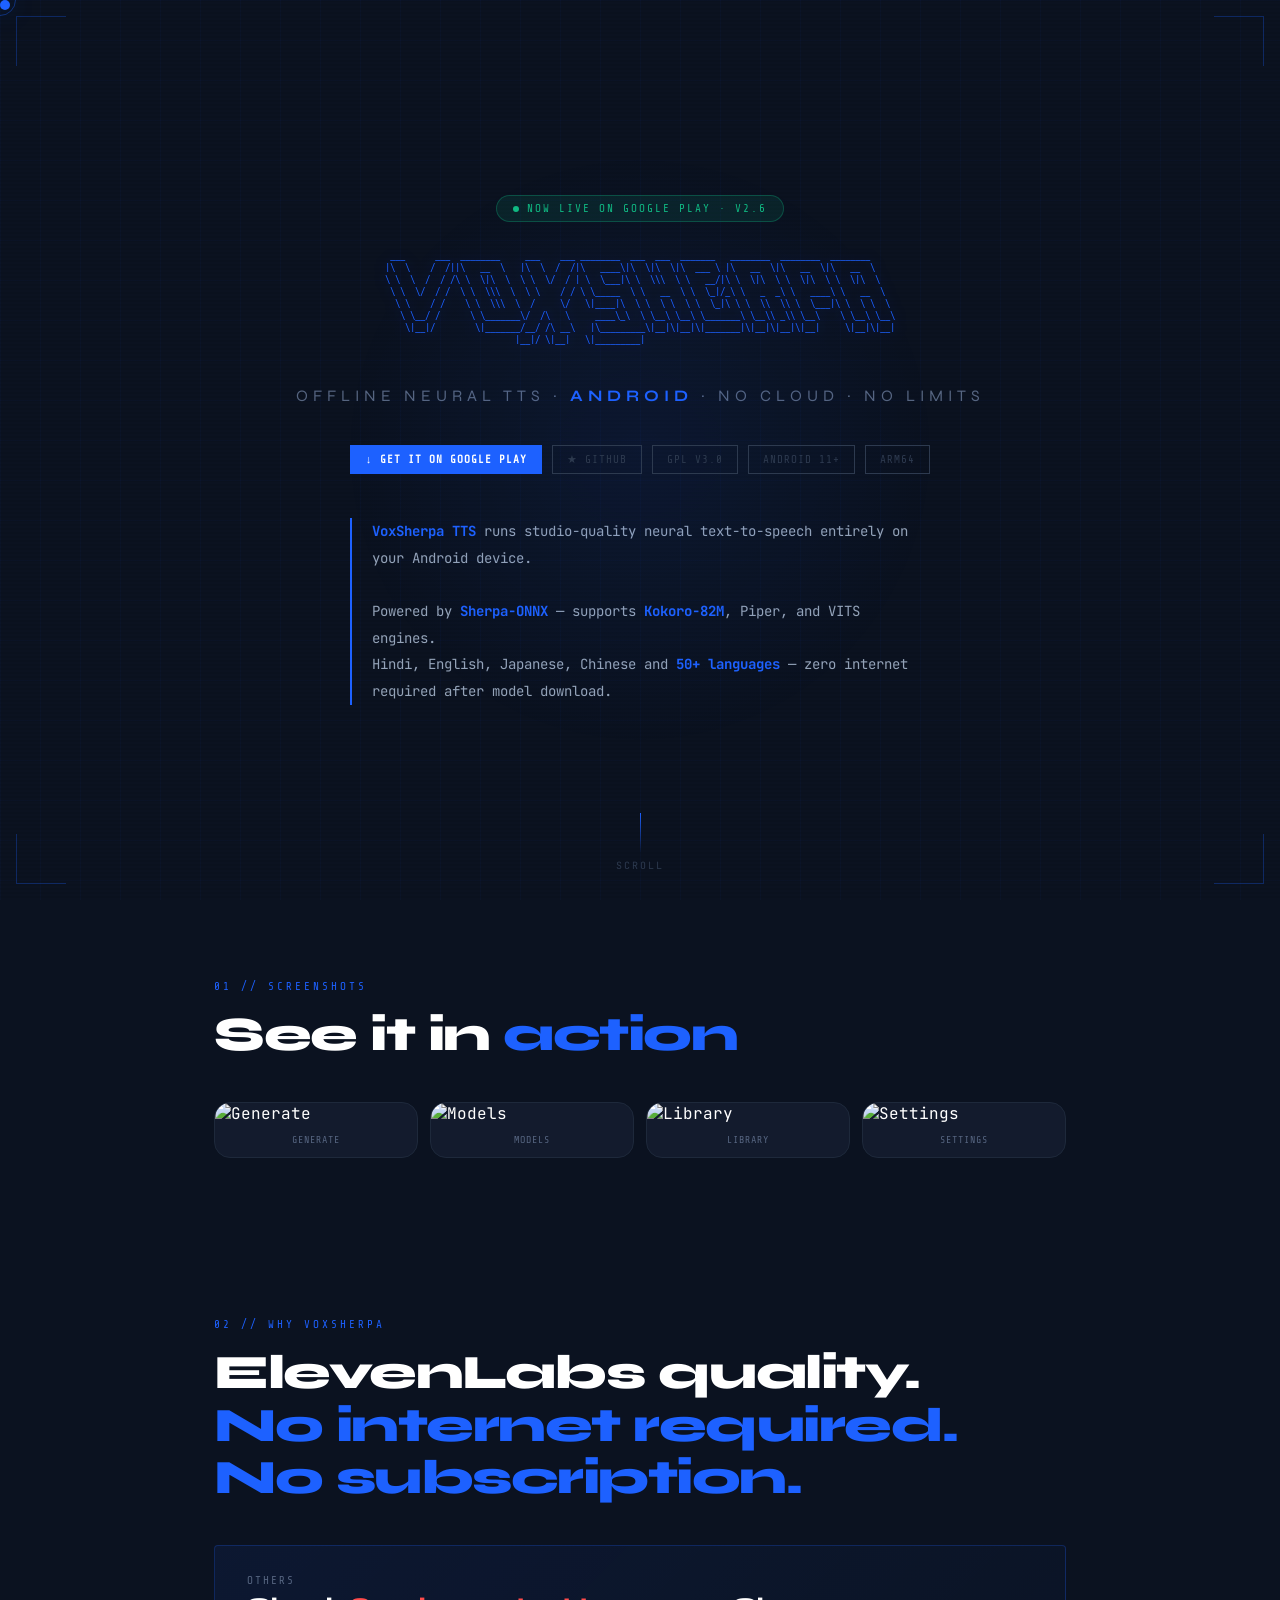
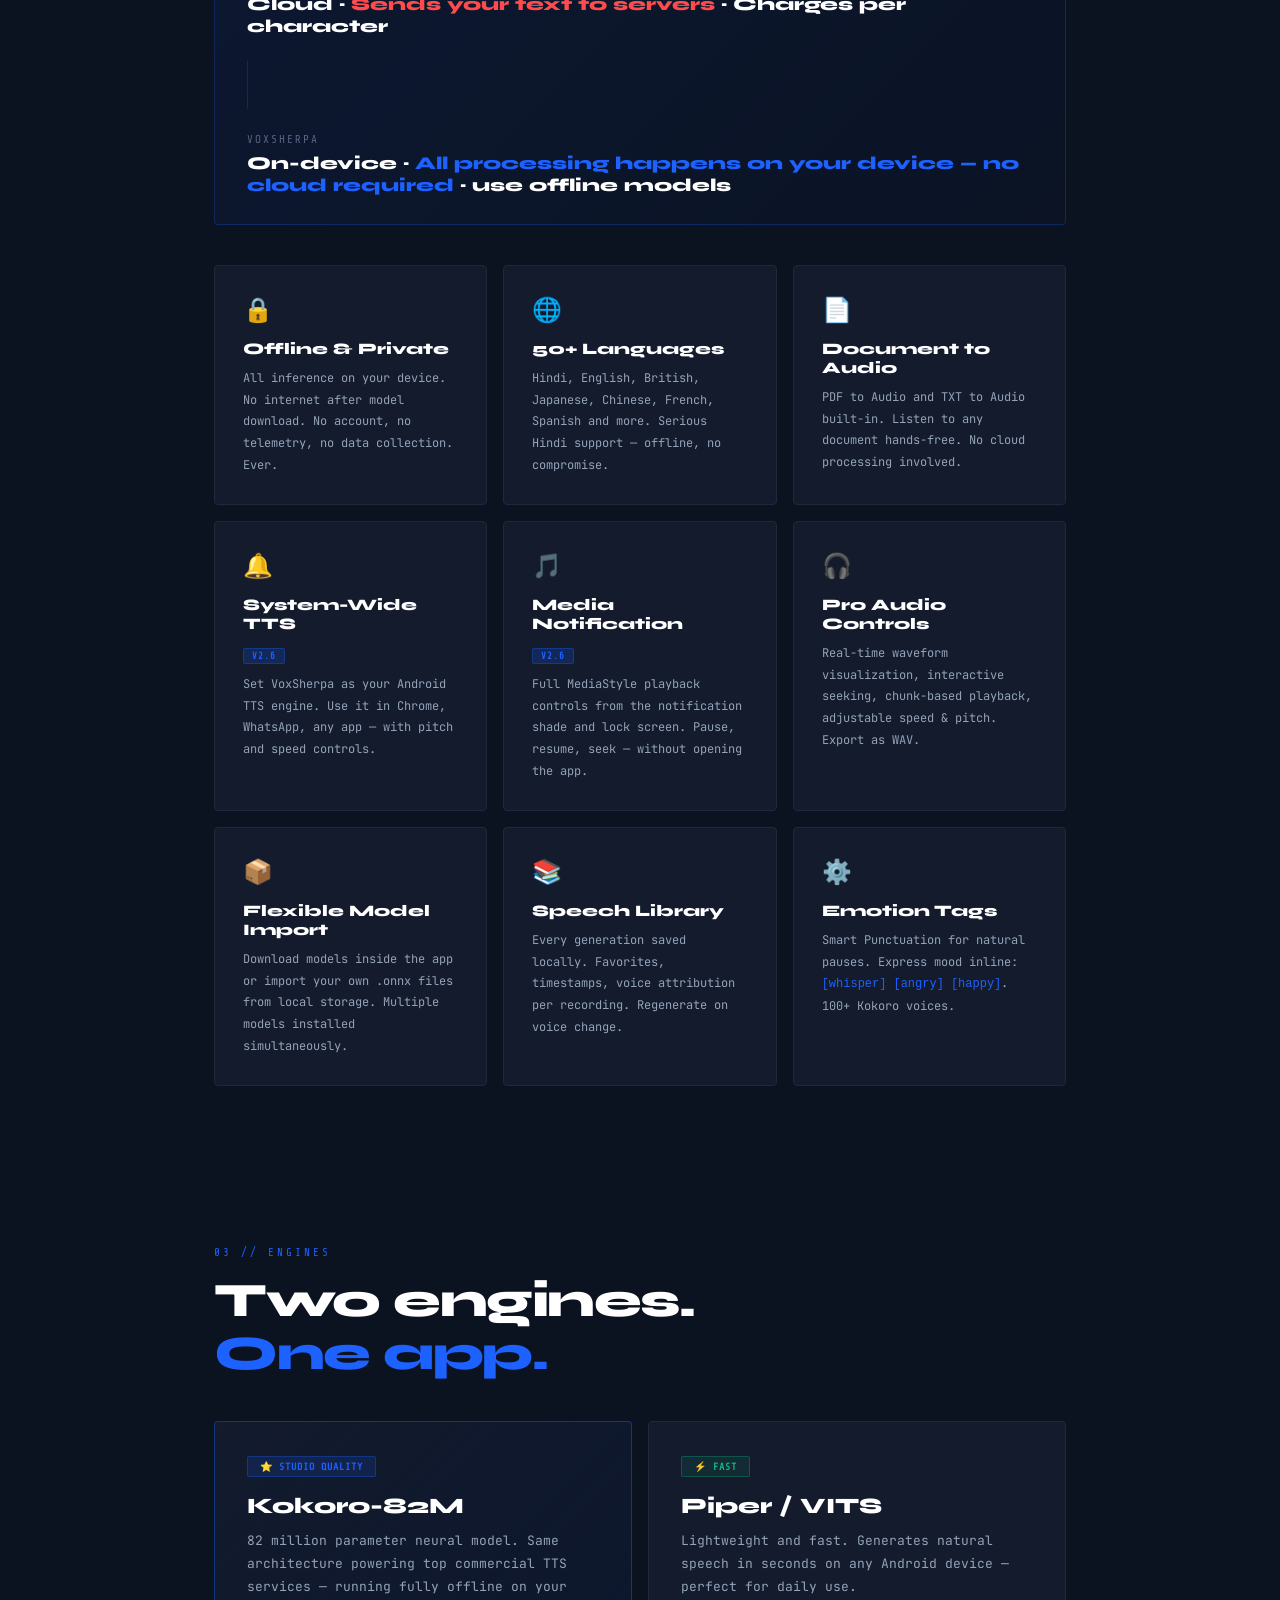
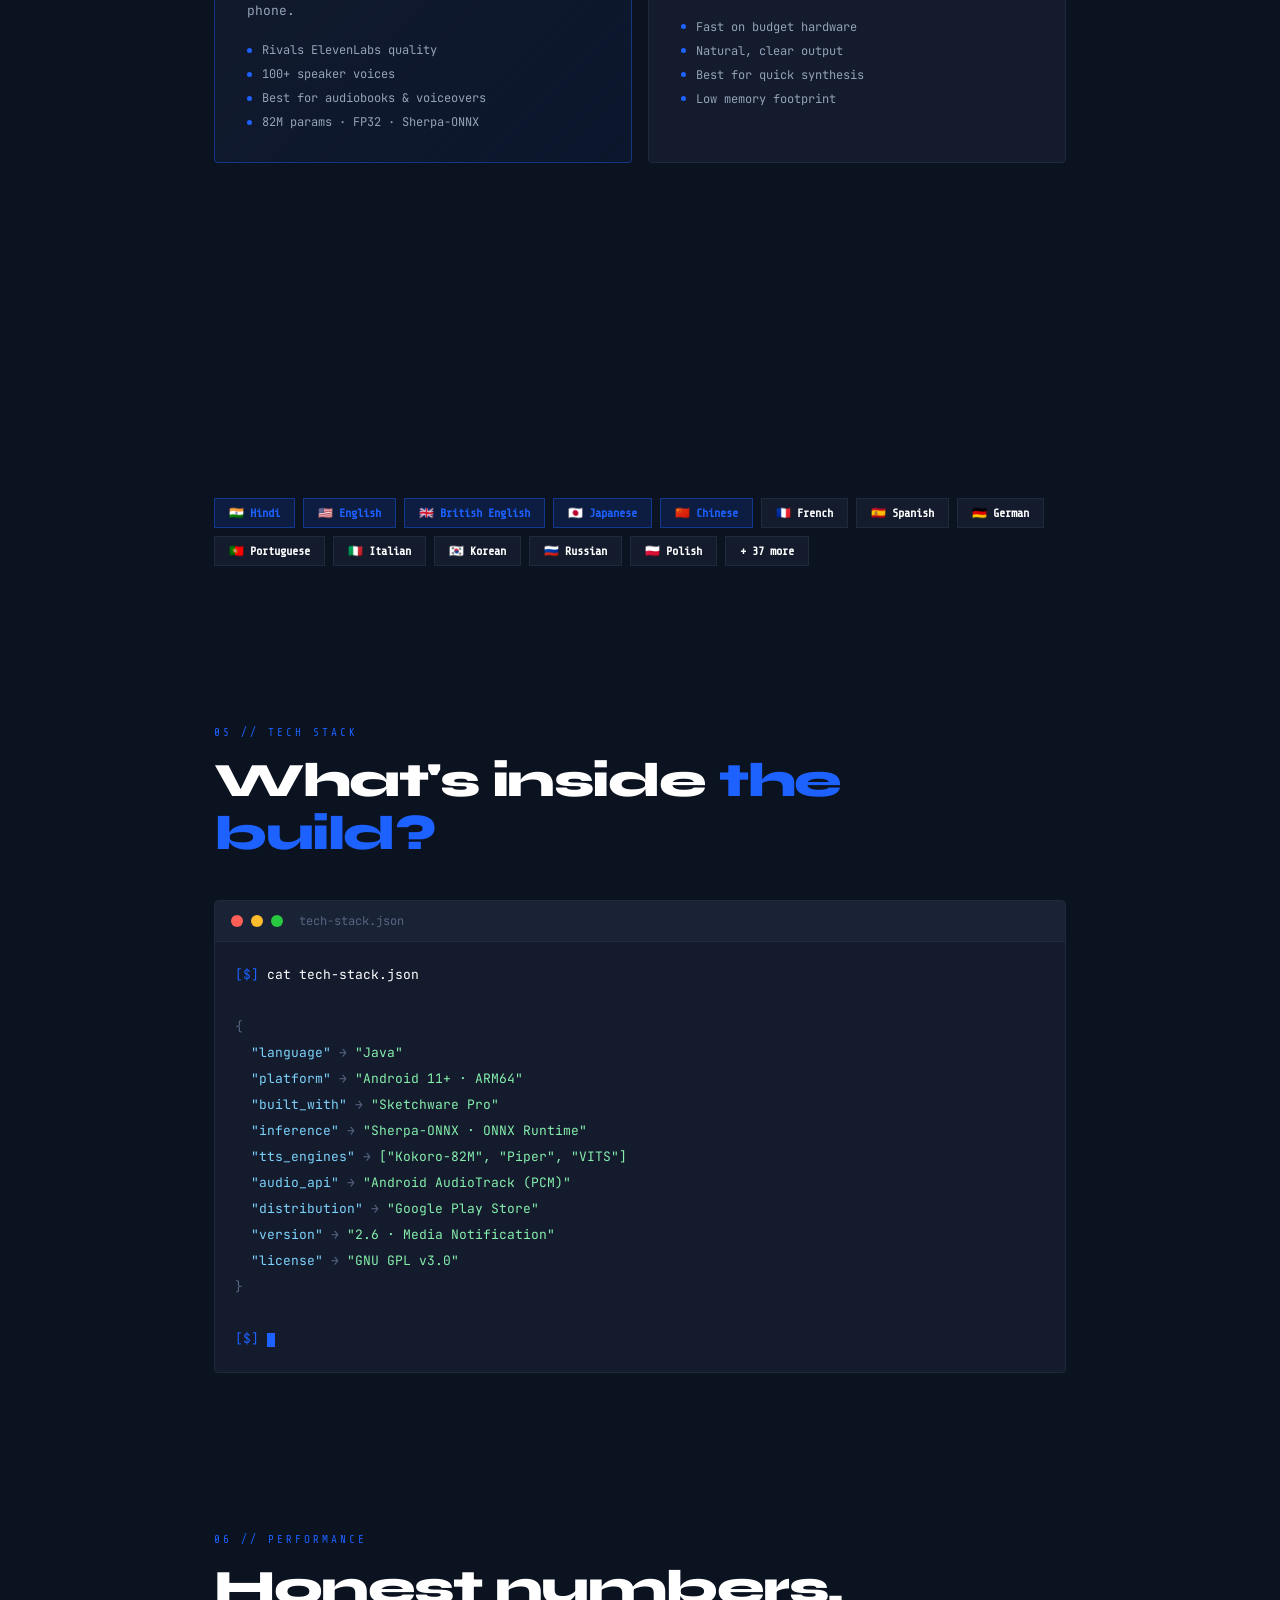
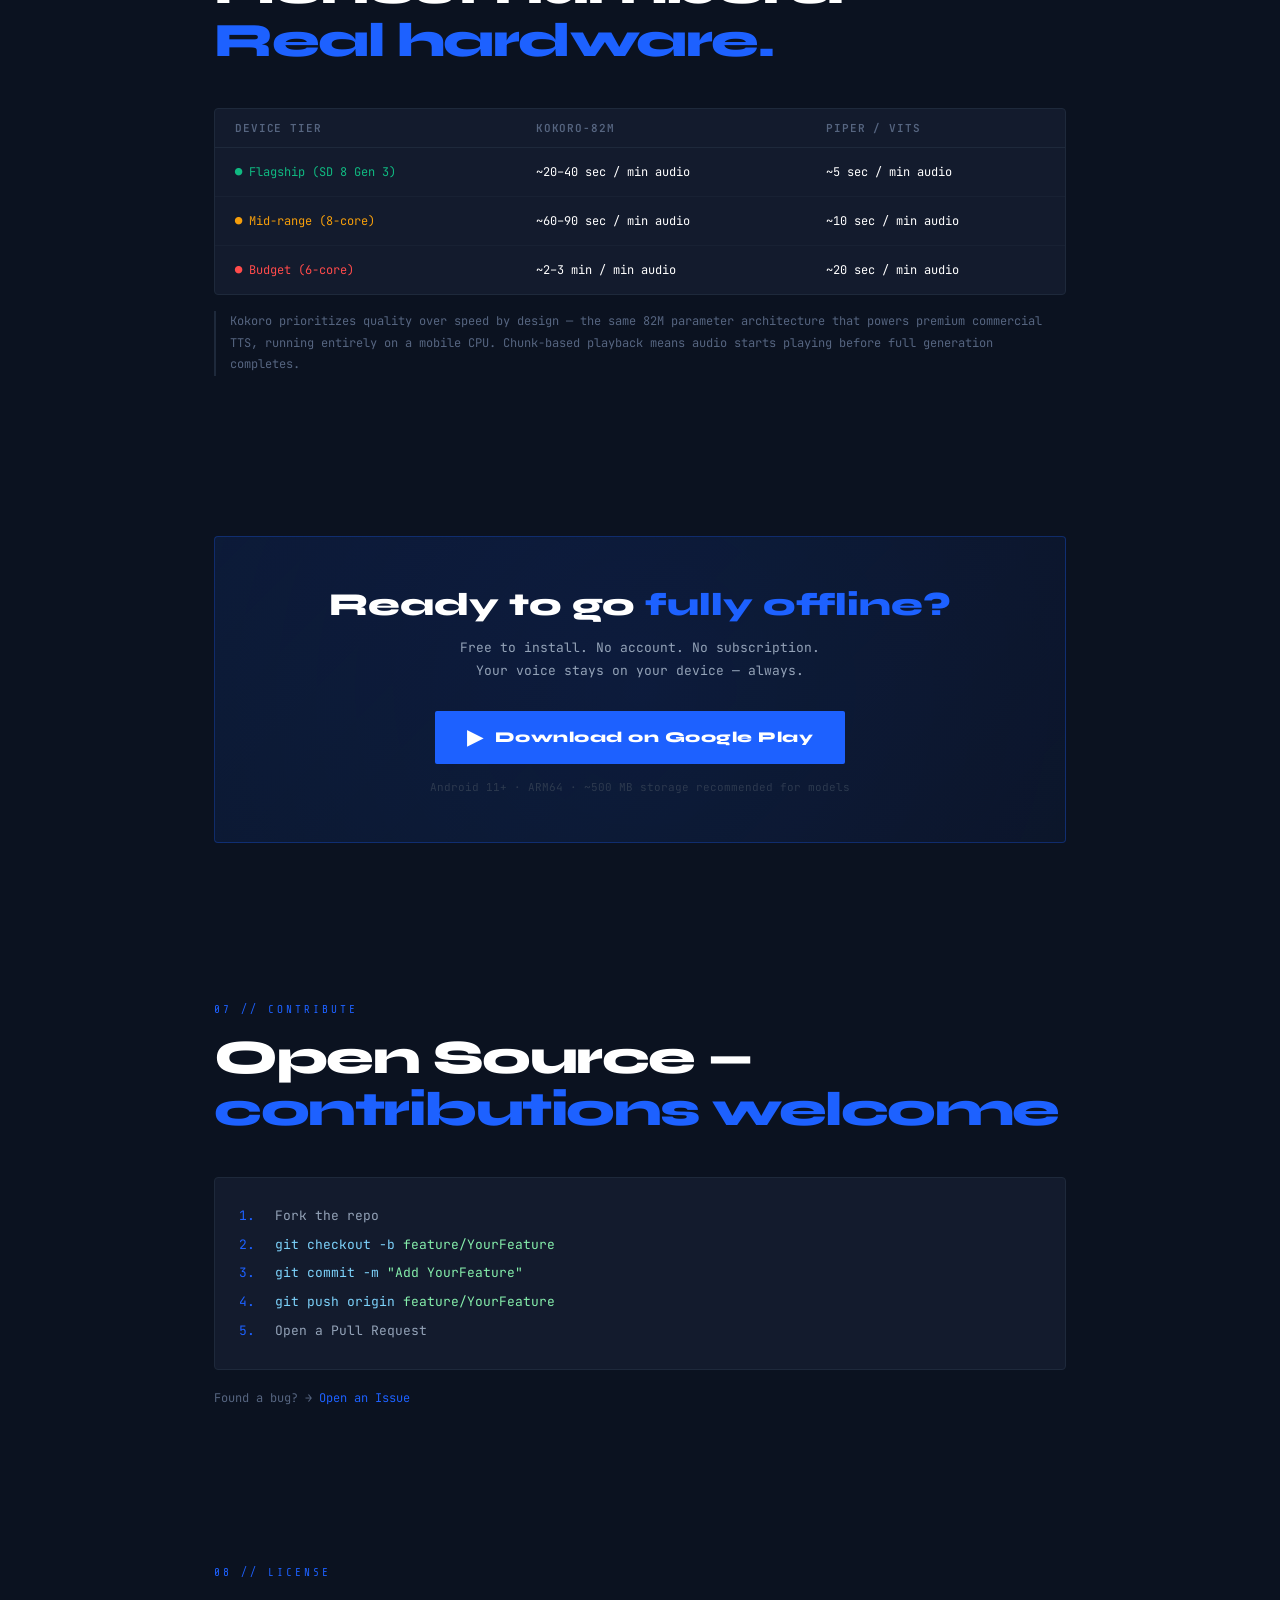
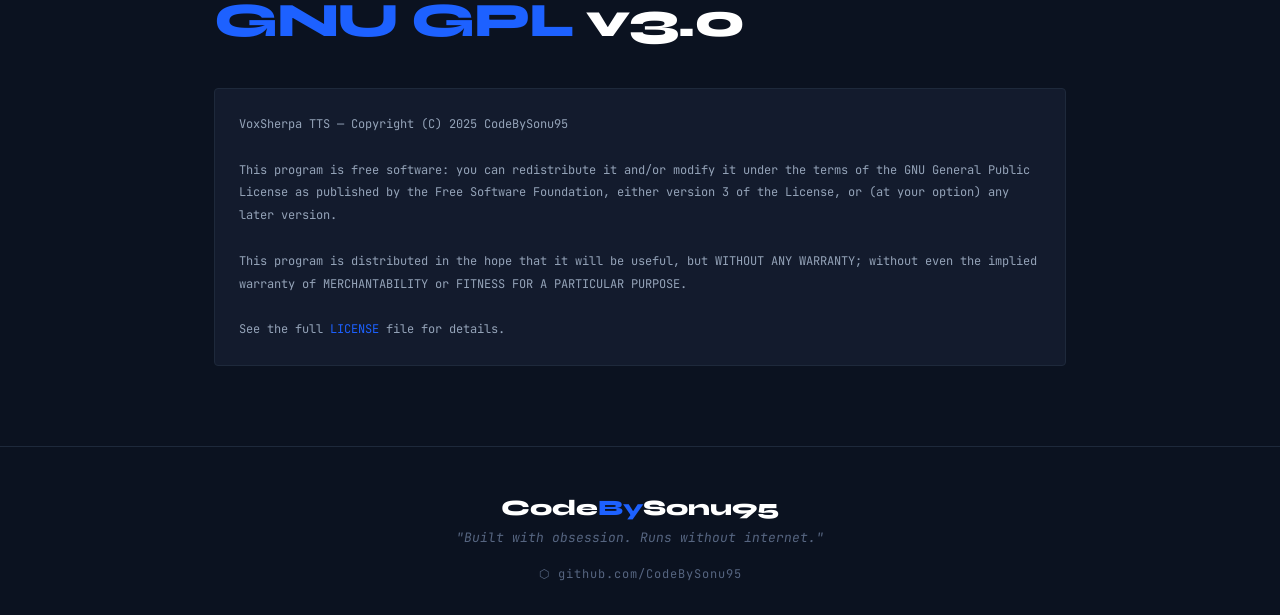
==== index.html @ c6e51a1b "Update index.html" ====
<!DOCTYPE html>
<html lang="en">
<head>
<meta charset="UTF-8">
<meta name="viewport" content="width=device-width, initial-scale=1.0">
<title>VoxSherpa TTS — Best Offline Neural TTS for Android</title>
<link href="https://fonts.googleapis.com/css2?family=Share+Tech+Mono&family=Syne:wght@400;700;800&family=JetBrains+Mono:wght@300;400;700&display=swap" rel="stylesheet">
<style>
  :root {
    --bg:         #0B1220;
    --bg2:        #131B2D;
    --surface:    #1A2235;
    --border:     #1E293B;
    --blue:       #1D61FF;
    --blue-dim:   rgba(29,97,255,0.15);
    --blue-glow:  0 0 24px rgba(29,97,255,0.4);
    --text:       #FFFFFF;
    --text-mid:   #94A3B8;
    --text-dim:   #566580;
    --text-dark:  #2D3A4F;
    --green:      #10b981;
    --amber:      #f59e0b;
  }

  * { margin:0; padding:0; box-sizing:border-box; }
  html { scroll-behavior:smooth; }

  body {
    background: var(--bg);
    color: var(--text);
    font-family: 'JetBrains Mono', monospace;
    overflow-x: hidden;
    cursor: none;
  }

  /* CURSOR */
  .cursor {
    width:10px; height:10px;
    background: var(--blue);
    border-radius:50%;
    position:fixed; pointer-events:none; z-index:9999;
    transition:transform 0.1s;
    box-shadow: var(--blue-glow);
  }
  .cursor-ring {
    width:32px; height:32px;
    border:1px solid rgba(29,97,255,0.4);
    border-radius:50%;
    position:fixed; pointer-events:none; z-index:9998;
    transition:all 0.15s ease;
  }

  /* GRID BG */
  body::before {
    content:'';
    position:fixed; inset:0;
    background-image:
      linear-gradient(rgba(29,97,255,0.04) 1px, transparent 1px),
      linear-gradient(90deg, rgba(29,97,255,0.04) 1px, transparent 1px);
    background-size:40px 40px;
    pointer-events:none; z-index:0;
  }

  /* SCANLINES */
  body::after {
    content:'';
    position:fixed; inset:0;
    background: repeating-linear-gradient(
      0deg, transparent, transparent 2px,
      rgba(0,0,0,0.05) 2px, rgba(0,0,0,0.05) 4px
    );
    pointer-events:none; z-index:1;
  }

  .container { max-width:900px; margin:0 auto; padding:0 24px; position:relative; z-index:2; }

  /* CORNERS */
  .corner { position:fixed; width:50px; height:50px; pointer-events:none; z-index:3; }
  .corner-tl { top:16px; left:16px;  border-top:1px solid rgba(29,97,255,0.3); border-left:1px solid rgba(29,97,255,0.3); }
  .corner-tr { top:16px; right:16px; border-top:1px solid rgba(29,97,255,0.3); border-right:1px solid rgba(29,97,255,0.3); }
  .corner-bl { bottom:16px; left:16px;  border-bottom:1px solid rgba(29,97,255,0.3); border-left:1px solid rgba(29,97,255,0.3); }
  .corner-br { bottom:16px; right:16px; border-bottom:1px solid rgba(29,97,255,0.3); border-right:1px solid rgba(29,97,255,0.3); }

  /* HERO */
  .hero {
    min-height:100vh;
    display:flex; flex-direction:column;
    align-items:center; justify-content:center;
    text-align:center; padding:60px 24px;
    position:relative; z-index:2;
  }
  .hero-glow {
    position:absolute;
    width:600px; height:600px;
    background:radial-gradient(circle, rgba(29,97,255,0.08) 0%, transparent 70%);
    top:50%; left:50%; transform:translate(-50%,-50%);
    pointer-events:none;
    animation:glowpulse 4s ease-in-out infinite;
  }
  @keyframes glowpulse {
    0%,100% { opacity:0.5; transform:translate(-50%,-50%) scale(1); }
    50%      { opacity:1;   transform:translate(-50%,-50%) scale(1.15); }
  }

  .ascii-art {
    font-family:'Share Tech Mono', monospace;
    font-size:clamp(5px, 1.1vw, 10px);
    color: var(--blue);
    line-height:1.2;
    text-shadow:0 0 12px rgba(29,97,255,0.6);
    white-space:pre;
    margin-bottom:28px;
    animation:flicker 9s ease-in-out infinite;
  }
  @keyframes flicker {
    0%,94%,100% { opacity:1; }
    95% { opacity:0.3; }
    96% { opacity:1; }
    97% { opacity:0.5; }
    98% { opacity:1; }
  }

  /* PLAY STORE LIVE PILL */
  .live-pill {
    display:inline-flex; align-items:center; gap:8px;
    background:rgba(16,185,129,0.1); border:1px solid rgba(16,185,129,0.3);
    color:var(--green); padding:6px 16px; border-radius:100px;
    font-size:11px; letter-spacing:2px; text-transform:uppercase;
    font-family:'Share Tech Mono',monospace;
    margin-bottom:28px;
  }
  .live-dot {
    width:6px; height:6px; border-radius:50%; background:var(--green);
    animation: livepulse 1.5s ease-in-out infinite;
  }
  @keyframes livepulse {
    0%,100% { opacity:1; transform:scale(1); box-shadow:0 0 0 0 rgba(16,185,129,0.4); }
    50%      { opacity:0.8; transform:scale(1.2); box-shadow:0 0 0 4px rgba(16,185,129,0); }
  }

  .tagline {
    font-family:'Syne', sans-serif;
    font-size:clamp(12px, 2.2vw, 16px);
    font-weight:400; color:var(--text-dim);
    letter-spacing:5px; text-transform:uppercase;
    margin-bottom:40px;
  }
  .tagline span { color:var(--blue); font-weight:700; }

  .badges { display:flex; flex-wrap:wrap; gap:10px; justify-content:center; margin-bottom:44px; }
  .badge {
    padding:7px 14px;
    border:1px solid var(--blue);
    color:var(--blue);
    font-family:'Share Tech Mono', monospace;
    font-size:11px; letter-spacing:1px; text-transform:uppercase;
    transition:all 0.3s; position:relative; overflow:hidden; background:transparent;
    text-decoration:none; display:inline-block;
  }
  .badge::before { content:''; position:absolute; inset:0; background:var(--blue); opacity:0; transition:opacity 0.3s; }
  .badge:hover::before { opacity:0.12; }
  .badge:hover { transform:translateY(-2px); box-shadow:var(--blue-glow); }
  .badge-primary {
    background:var(--blue); color:#fff; border-color:var(--blue);
    font-weight:700;
  }
  .badge-primary:hover { background:#1450e0; box-shadow:var(--blue-glow); }
  .badge-dim { border-color:var(--text-dark); color:var(--text-dark); }
  .badge-dim:hover { border-color:var(--blue); color:var(--blue); }
  .badge span { position:relative; z-index:1; }

  .hero-desc {
    max-width:580px; font-size:14px; line-height:1.9;
    color:var(--text-mid);
    border-left:2px solid var(--blue);
    padding-left:20px; text-align:left;
  }
  .hero-desc strong { color:var(--blue); }

  .scroll-hint {
    position:absolute; bottom:28px; left:50%; transform:translateX(-50%);
    display:flex; flex-direction:column; align-items:center; gap:6px;
    color:var(--text-dark); font-size:10px; letter-spacing:2px;
    animation:bounce 2s ease-in-out infinite;
  }
  @keyframes bounce { 0%,100%{transform:translateX(-50%) translateY(0)} 50%{transform:translateX(-50%) translateY(6px)} }
  .scroll-line { width:1px; height:40px; background:linear-gradient(to bottom, var(--blue), transparent); }

  /* SECTIONS */
  section { padding:80px 0; }
  .section-label {
    font-family:'Share Tech Mono', monospace;
    font-size:11px; color:var(--blue);
    letter-spacing:3px; text-transform:uppercase;
    margin-bottom:16px;
  }
  .section-title {
    font-family:'Syne', sans-serif;
    font-size:clamp(28px, 5vw, 48px);
    font-weight:800; letter-spacing:-1.5px;
    line-height:1.1; margin-bottom:40px;
  }
  .hl { color:var(--blue); }

  /* VS BANNER */
  .vs-banner {
    background: linear-gradient(135deg, rgba(29,97,255,0.08), rgba(29,97,255,0.02));
    border:1px solid rgba(29,97,255,0.25); border-radius:4px;
    padding:28px 32px; margin-bottom:40px;
    display:flex; align-items:center; gap:24px;
    flex-wrap:wrap;
  }
  .vs-label { font-family:'Share Tech Mono',monospace; font-size:11px; color:var(--text-dim); letter-spacing:2px; text-transform:uppercase; margin-bottom:6px; }
  .vs-val { font-family:'Syne',sans-serif; font-size:18px; font-weight:800; color:var(--text); }
  .vs-val span { color:var(--blue); }
  .vs-divider { width:1px; height:48px; background:var(--border); flex-shrink:0; }
  @media(max-width:600px){ .vs-divider{display:none;} .vs-banner{gap:16px;} }

  /* FEATURES */
  .features-grid { display:grid; grid-template-columns:repeat(auto-fit,minmax(260px,1fr)); gap:16px; }
  .feature-card {
    background:var(--bg2); border:1px solid var(--border);
    border-radius:4px; padding:28px;
    transition:border-color 0.3s, transform 0.3s;
    position:relative; overflow:hidden;
  }
  .feature-card::before {
    content:''; position:absolute; top:0; left:0; right:0; height:2px;
    background:linear-gradient(90deg, transparent, var(--blue), transparent);
    opacity:0; transition:opacity 0.3s;
  }
  .feature-card:hover { border-color:rgba(29,97,255,0.5); transform:translateY(-4px); }
  .feature-card:hover::before { opacity:1; }
  .feature-icon { font-size:24px; margin-bottom:14px; }
  .feature-title { font-family:'Syne',sans-serif; font-size:16px; font-weight:800; margin-bottom:10px; color:var(--text); }
  .feature-desc { font-size:12px; color:var(--text-mid); line-height:1.8; }
  .feature-new {
    display:inline-block; font-size:9px; font-weight:700; letter-spacing:1px;
    text-transform:uppercase; background:rgba(29,97,255,0.2); color:var(--blue);
    border:1px solid rgba(29,97,255,0.3); padding:2px 8px; border-radius:2px;
    margin-bottom:10px; font-family:'Share Tech Mono',monospace;
  }

  /* SCREENSHOTS */
  .screenshots-grid {
    display:grid;
    grid-template-columns:repeat(4,1fr);
    gap:12px;
    margin-top:8px;
  }
  @media(max-width:640px){ .screenshots-grid { grid-template-columns:repeat(2,1fr); } }
  .screenshot-frame {
    background:var(--bg2); border:1px solid var(--border);
    border-radius:16px; overflow:hidden;
    transition:transform 0.3s, border-color 0.3s, box-shadow 0.3s;
  }
  .screenshot-frame:hover {
    transform:translateY(-6px) scale(1.02);
    border-color:rgba(29,97,255,0.5);
    box-shadow:0 20px 40px rgba(0,0,0,0.4), 0 0 30px rgba(29,97,255,0.15);
  }
  .screenshot-frame img { width:100%; display:block; }
  .screenshot-label {
    text-align:center; padding:10px 6px 12px;
    font-size:10px; color:var(--text-dim);
    font-family:'Share Tech Mono',monospace;
    letter-spacing:1px; text-transform:uppercase;
  }

  /* TERMINAL */
  .terminal {
    background:var(--bg2); border:1px solid var(--border);
    border-radius:4px; overflow:hidden;
    font-family:'JetBrains Mono', monospace; font-size:13px;
  }
  .terminal-header {
    background:var(--surface); padding:12px 16px;
    display:flex; align-items:center; gap:8px;
    border-bottom:1px solid var(--border);
  }
  .dot { width:12px; height:12px; border-radius:50%; }
  .dot-r { background:#FF5F57; }
  .dot-y { background:#FEBC2E; }
  .dot-g { background:#28C840; }
  .terminal-title { margin-left:8px; font-size:12px; color:var(--text-dim); }
  .terminal-body { padding:20px; line-height:2; }
  .t-prompt { color:var(--blue); }
  .t-cmd    { color:var(--text); }
  .t-key    { color:#7DD3FC; }
  .t-val    { color:#86EFAC; }
  .t-dim    { color:var(--text-dim); }
  .type-cursor { display:inline-block; width:8px; height:14px; background:var(--blue); animation:blink 1s step-end infinite; vertical-align:middle; }
  @keyframes blink { 0%,100%{opacity:1} 50%{opacity:0} }

  /* ENGINES */
  .engines { display:grid; grid-template-columns:1fr 1fr; gap:16px; }
  @media(max-width:640px){ .engines { grid-template-columns:1fr; } }
  .engine-card {
    background:var(--bg2); border:1px solid var(--border);
    border-radius:4px; padding:32px;
  }
  .engine-card.featured { border-color:rgba(29,97,255,0.4); background:linear-gradient(135deg, var(--bg2), rgba(29,97,255,0.06)); }
  .engine-tag {
    display:inline-block; font-size:10px; font-weight:700;
    letter-spacing:0.1em; text-transform:uppercase;
    padding:4px 12px; border-radius:2px; margin-bottom:16px;
    font-family:'Share Tech Mono',monospace;
  }
  .engine-tag.premium { background:var(--blue-dim); color:var(--blue); border:1px solid rgba(29,97,255,0.3); }
  .engine-tag.fast    { background:rgba(16,185,129,0.1); color:#10b981; border:1px solid rgba(16,185,129,0.3); }
  .engine-card h3 { font-family:'Syne',sans-serif; font-size:22px; font-weight:800; margin-bottom:10px; }
  .engine-card p  { font-size:13px; color:var(--text-mid); line-height:1.8; margin-bottom:20px; }
  .engine-meta { display:flex; flex-direction:column; gap:8px; }
  .engine-stat { display:flex; align-items:center; gap:10px; font-size:12px; color:var(--text-mid); }
  .engine-stat-dot { width:5px; height:5px; border-radius:50%; background:var(--blue); flex-shrink:0; }

  /* LANGUAGES */
  .lang-grid { display:flex; flex-wrap:wrap; gap:8px; margin-top:8px; }
  .lang-chip {
    background:var(--bg2); border:1px solid var(--border);
    padding:7px 14px; font-size:12px; font-weight:600;
    font-family:'Share Tech Mono',monospace;
    transition:border-color 0.2s, background 0.2s;
  }
  .lang-chip:hover { border-color:rgba(29,97,255,0.4); background:var(--blue-dim); }
  .lang-chip.hi { border-color:rgba(29,97,255,0.4); color:var(--blue); background:var(--blue-dim); }

  /* PERF TABLE */
  .perf-wrap { background:var(--bg2); border:1px solid var(--border); border-radius:4px; overflow:hidden; }
  .perf-table { width:100%; border-collapse:collapse; font-family:'JetBrains Mono',monospace; }
  .perf-table th { text-align:left; padding:12px 20px; font-size:11px; color:var(--text-dim); font-weight:600; letter-spacing:0.08em; text-transform:uppercase; border-bottom:1px solid var(--border); }
  .perf-table td { padding:16px 20px; font-size:12px; border-bottom:1px solid rgba(30,41,59,0.5); }
  .perf-table tr:last-child td { border-bottom:none; }
  .perf-table tbody tr:hover { background:rgba(29,97,255,0.04); }
  .tier { display:flex; align-items:center; gap:10px; font-weight:600; }
  .td-g { color:#10b981; } .td-y { color:#f59e0b; } .td-r { color:#FF4B4B; }

  /* PLAY STORE CTA */
  .play-cta {
    background:linear-gradient(135deg, rgba(29,97,255,0.1), rgba(29,97,255,0.04));
    border:1px solid rgba(29,97,255,0.3); border-radius:4px;
    padding:48px 40px; text-align:center; position:relative; overflow:hidden;
  }
  .play-cta::before {
    content:''; position:absolute; top:-50%; left:-50%; width:200%; height:200%;
    background:radial-gradient(circle at center, rgba(29,97,255,0.06) 0%, transparent 60%);
    pointer-events:none;
  }
  .play-cta h3 { font-family:'Syne',sans-serif; font-size:32px; font-weight:800; margin-bottom:12px; position:relative; }
  .play-cta p { color:var(--text-mid); font-size:13px; margin-bottom:28px; line-height:1.8; position:relative; }
  .play-btn {
    display:inline-flex; align-items:center; gap:12px;
    background:var(--blue); color:#fff;
    padding:14px 32px; font-family:'Syne',sans-serif; font-size:15px; font-weight:800;
    letter-spacing:0.5px; border:none; cursor:pointer;
    transition:all 0.3s; text-decoration:none; position:relative;
    border-radius:2px;
  }
  .play-btn:hover { background:#1450e0; transform:translateY(-3px); box-shadow:0 12px 40px rgba(29,97,255,0.4); text-decoration:none; color:#fff; }
  .play-btn-icon { font-size:20px; }
  .play-note { margin-top:16px; font-size:11px; color:var(--text-dark); position:relative; }

  /* STEPS */
  .steps { display:flex; flex-direction:column; gap:0; }
  .step {
    display:flex; gap:24px; align-items:flex-start;
    padding:24px 0; border-bottom:1px solid var(--border);
  }
  .step:last-child { border-bottom:none; }
  .step-num {
    font-family:'Syne',sans-serif; font-size:36px; font-weight:800;
    color:var(--blue); opacity:0.3; flex-shrink:0; width:56px; line-height:1;
    transition:opacity 0.3s;
  }
  .step:hover .step-num { opacity:1; }
  .step-content h3 { font-family:'Syne',sans-serif; font-size:18px; font-weight:800; margin-bottom:8px; }
  .step-content p  { font-size:13px; color:var(--text-mid); line-height:1.8; }
  .step-content code { color:var(--blue); background:var(--blue-dim); padding:2px 6px; border-radius:2px; }

  /* CONTRIB */
  .contrib-block {
    background:var(--bg2); border:1px solid var(--border);
    border-radius:4px; padding:24px;
    font-size:13px; line-height:2.2; color:var(--text-mid);
  }
  .c-num { color:var(--blue); margin-right:12px; }
  .c-cmd { color:#7DD3FC; }
  .c-str { color:#86EFAC; }

  /* LICENSE */
  .license-block {
    background:var(--bg2); border:1px solid var(--border); border-radius:4px;
    padding:24px; font-size:12px; line-height:1.9; color:var(--text-mid);
  }
  .license-block a { color:var(--blue); }

  /* REVEAL */
  .reveal { opacity:0; transform:translateY(28px); transition:opacity 0.7s ease, transform 0.7s ease; }
  .reveal.visible { opacity:1; transform:translateY(0); }

  /* FOOTER */
  footer { padding:48px 0 32px; border-top:1px solid var(--border); text-align:center; position:relative; z-index:2; }
  .footer-name { font-family:'Syne',sans-serif; font-size:22px; font-weight:800; margin-bottom:8px; }
  .footer-name span { color:var(--blue); }
  .footer-quote { font-size:13px; color:var(--text-dim); margin-bottom:16px; font-style:italic; }
  .footer-link { color:var(--text-dim); text-decoration:none; font-size:12px; letter-spacing:1px; transition:color 0.2s; }
  .footer-link:hover { color:var(--blue); }

  a { color:var(--blue); text-decoration:none; }
  a:hover { text-decoration:underline; }
</style>
</head>
<body>

<div class="cursor" id="cursor"></div>
<div class="cursor-ring" id="cursorRing"></div>
<div class="corner corner-tl"></div>
<div class="corner corner-tr"></div>
<div class="corner corner-bl"></div>
<div class="corner corner-br"></div>

<!-- HERO -->
<div class="hero">
  <div class="hero-glow"></div>

  <div class="live-pill">
    <div class="live-dot"></div>
    Now Live on Google Play · V2.6
  </div>

  <pre class="ascii-art">
 ___      ___  ________     ___    ___ ________  ___  ___  _______   ________  ________  ________     
|\  \    /  /||\   __  \   |\  \  /  /|\   ____\|\  \|\  \|\  ___ \ |\   __  \|\   __  \|\   __  \    
\ \  \  /  / /\ \  \|\  \  \ \  \/  / | \  \___|\ \  \\\  \ \   __/|\ \  \|\  \ \  \|\  \ \  \|\  \   
 \ \  \/  / /  \ \  \\\  \  \ \    / / \ \_____  \ \   __  \ \  \_|/_\ \   _  _\ \   ____\ \   __  \  
  \ \    / /    \ \  \\\  \  /     \/   \|____|\  \ \  \ \  \ \  \_|\ \ \  \\  \\ \  \___|\ \  \ \  \ 
   \ \__/ /      \ \_______\/  /\   \     ____\_\  \ \__\ \__\ \_______\ \__\\ _\\ \__\    \ \__\ \__\
    \|__|/        \|_______/__/ /\ __\   |\_________\|__|\|__|\|_______|\|__|\|__|\|__|     \|__|\|__|
                           |__|/ \|__|   \|_________|                                                   
  </pre>

  <p class="tagline">Offline Neural TTS · <span>Android</span> · No Cloud · No Limits</p>

  <div class="badges">
    <a href="https://play.google.com/store/apps/details?id=com.CodeBySonu.VoxSherpa" class="badge badge-primary"><span>↓ Get it on Google Play</span></a>
    <a href="https://github.com/CodeBySonu95/VoxSherpa-TTS" class="badge badge-dim"><span>★ GitHub</span></a>
    <span class="badge badge-dim"><span>GPL v3.0</span></span>
    <span class="badge badge-dim"><span>Android 11+</span></span>
    <span class="badge badge-dim"><span>ARM64</span></span>
  </div>

  <p class="hero-desc">
    <strong>VoxSherpa TTS</strong> runs studio-quality neural text-to-speech entirely on your Android device.<br><br>
    Powered by <strong>Sherpa-ONNX</strong> — supports <strong>Kokoro-82M</strong>, Piper, and VITS engines.<br>
    Hindi, English, Japanese, Chinese and <strong>50+ languages</strong> — zero internet required after model download.
  </p>

  <div class="scroll-hint">
    <div class="scroll-line"></div>
    SCROLL
  </div>
</div>

<!-- SCREENSHOTS -->
<section>
  <div class="container">
    <div class="section-label reveal">01 // SCREENSHOTS</div>
    <h2 class="section-title reveal">See it in <span class="hl">action</span></h2>
    <div class="screenshots-grid reveal">
      <div class="screenshot-frame">
        <img src="https://raw.githubusercontent.com/CodeBySonu95/VoxSherpa-TTS/main/fastlane/metadata/android/en-US/images/phoneScreenshots/1.jpg" alt="Generate">
        <div class="screenshot-label">Generate</div>
      </div>
      <div class="screenshot-frame">
        <img src="https://raw.githubusercontent.com/CodeBySonu95/VoxSherpa-TTS/main/fastlane/metadata/android/en-US/images/phoneScreenshots/2.jpg" alt="Models">
        <div class="screenshot-label">Models</div>
      </div>
      <div class="screenshot-frame">
        <img src="https://raw.githubusercontent.com/CodeBySonu95/VoxSherpa-TTS/main/fastlane/metadata/android/en-US/images/phoneScreenshots/3.jpg" alt="Library">
        <div class="screenshot-label">Library</div>
      </div>
      <div class="screenshot-frame">
        <img src="https://raw.githubusercontent.com/CodeBySonu95/VoxSherpa-TTS/main/fastlane/metadata/android/en-US/images/phoneScreenshots/4.jpg" alt="Settings">
        <div class="screenshot-label">Settings</div>
      </div>
    </div>
  </div>
</section>

<!-- WHY VOXSHERPA -->
<section>
  <div class="container">
    <div class="section-label reveal">02 // WHY VOXSHERPA</div>
    <h2 class="section-title reveal">ElevenLabs quality.<br/><span class="hl">No internet required. No subscription.</span></h2>

    <div class="vs-banner reveal">
      <div>
        <div class="vs-label">Others</div>
        <div class="vs-val">Cloud · <span style="color:#FF4B4B">Sends your text to servers</span> · Charges per character</div>
      </div>
      <div class="vs-divider"></div>
      <div>
        <div class="vs-label">VoxSherpa</div>
        <div class="vs-val">On-device · <span>All processing happens on your device — no cloud required</span> · use offline models</div>
      </div>
    </div>

    <div class="features-grid">

      <div class="feature-card reveal">
        <div class="feature-icon">🔒</div>
        <div class="feature-title">Offline & Private</div>
        <div class="feature-desc">All inference on your device. No internet after model download. No account, no telemetry, no data collection. Ever.</div>
      </div>

      <div class="feature-card reveal">
        <div class="feature-icon">🌐</div>
        <div class="feature-title">50+ Languages</div>
        <div class="feature-desc">Hindi, English, British, Japanese, Chinese, French, Spanish and more. Serious Hindi support — offline, no compromise.</div>
      </div>

      <div class="feature-card reveal">
        <div class="feature-icon">📄</div>
        <div class="feature-title">Document to Audio</div>
        <div class="feature-desc">PDF to Audio and TXT to Audio built-in. Listen to any document hands-free. No cloud processing involved.</div>
      </div>

      <div class="feature-card reveal">
        <div class="feature-icon">🔔</div>
        <div class="feature-title">System-Wide TTS</div>
        <div class="feature-new">V2.6</div>
        <div class="feature-desc">Set VoxSherpa as your Android TTS engine. Use it in Chrome, WhatsApp, any app — with pitch and speed controls.</div>
      </div>

      <div class="feature-card reveal">
        <div class="feature-icon">🎵</div>
        <div class="feature-title">Media Notification</div>
        <div class="feature-new">V2.6</div>
        <div class="feature-desc">Full MediaStyle playback controls from the notification shade and lock screen. Pause, resume, seek — without opening the app.</div>
      </div>

      <div class="feature-card reveal">
        <div class="feature-icon">🎧</div>
        <div class="feature-title">Pro Audio Controls</div>
        <div class="feature-desc">Real-time waveform visualization, interactive seeking, chunk-based playback, adjustable speed & pitch. Export as WAV.</div>
      </div>

      <div class="feature-card reveal">
        <div class="feature-icon">📦</div>
        <div class="feature-title">Flexible Model Import</div>
        <div class="feature-desc">Download models inside the app or import your own .onnx files from local storage. Multiple models installed simultaneously.</div>
      </div>

      <div class="feature-card reveal">
        <div class="feature-icon">📚</div>
        <div class="feature-title">Speech Library</div>
        <div class="feature-desc">Every generation saved locally. Favorites, timestamps, voice attribution per recording. Regenerate on voice change.</div>
      </div>

      <div class="feature-card reveal">
        <div class="feature-icon">⚙️</div>
        <div class="feature-title">Emotion Tags</div>
        <div class="feature-desc">Smart Punctuation for natural pauses. Express mood inline: <code style="color:var(--blue)">[whisper]</code> <code style="color:var(--blue)">[angry]</code> <code style="color:var(--blue)">[happy]</code>. 100+ Kokoro voices.</div>
      </div>

    </div>
  </div>
</section>

<!-- ENGINES -->
<section>
  <div class="container">
    <div class="section-label reveal">03 // ENGINES</div>
    <h2 class="section-title reveal">Two engines.<br/><span class="hl">One app.</span></h2>
    <div class="engines reveal">
      <div class="engine-card featured">
        <div class="engine-tag premium">⭐ Studio Quality</div>
        <h3>Kokoro-82M</h3>
        <p>82 million parameter neural model. Same architecture powering top commercial TTS services — running fully offline on your phone.</p>
        <div class="engine-meta">
          <div class="engine-stat"><div class="engine-stat-dot"></div>Rivals ElevenLabs quality</div>
          <div class="engine-stat"><div class="engine-stat-dot"></div>100+ speaker voices</div>
          <div class="engine-stat"><div class="engine-stat-dot"></div>Best for audiobooks & voiceovers</div>
          <div class="engine-stat"><div class="engine-stat-dot"></div>82M params · FP32 · Sherpa-ONNX</div>
        </div>
      </div>
      <div class="engine-card">
        <div class="engine-tag fast">⚡ Fast</div>
        <h3>Piper / VITS</h3>
        <p>Lightweight and fast. Generates natural speech in seconds on any Android device — perfect for daily use.</p>
        <div class="engine-meta">
          <div class="engine-stat"><div class="engine-stat-dot"></div>Fast on budget hardware</div>
          <div class="engine-stat"><div class="engine-stat-dot"></div>Natural, clear output</div>
          <div class="engine-stat"><div class="engine-stat-dot"></div>Best for quick synthesis</div>
          <div class="engine-stat"><div class="engine-stat-dot"></div>Low memory footprint</div>
        </div>
      </div>
    </div>
  </div>
</section>

<!-- LANGUAGES -->
<section>
  <div class="container">
    <div class="section-label reveal">04 // LANGUAGES</div>
    <h2 class="section-title reveal">Speak <span class="hl">every language</span><br/>offline.</h2>
    <div class="lang-grid reveal">
      <span class="lang-chip hi">🇮🇳 Hindi</span>
      <span class="lang-chip hi">🇺🇸 English</span>
      <span class="lang-chip hi">🇬🇧 British English</span>
      <span class="lang-chip hi">🇯🇵 Japanese</span>
      <span class="lang-chip hi">🇨🇳 Chinese</span>
      <span class="lang-chip">🇫🇷 French</span>
      <span class="lang-chip">🇪🇸 Spanish</span>
      <span class="lang-chip">🇩🇪 German</span>
      <span class="lang-chip">🇵🇹 Portuguese</span>
      <span class="lang-chip">🇮🇹 Italian</span>
      <span class="lang-chip">🇰🇷 Korean</span>
      <span class="lang-chip">🇷🇺 Russian</span>
      <span class="lang-chip">🇵🇱 Polish</span>
      <span class="lang-chip">+ 37 more</span>
    </div>
  </div>
</section>

<!-- TECH STACK -->
<section>
  <div class="container">
    <div class="section-label reveal">05 // TECH STACK</div>
    <h2 class="section-title reveal">What's inside <span class="hl">the build?</span></h2>
    <div class="terminal reveal">
      <div class="terminal-header">
        <div class="dot dot-r"></div>
        <div class="dot dot-y"></div>
        <div class="dot dot-g"></div>
        <span class="terminal-title">tech-stack.json</span>
      </div>
      <div class="terminal-body">
        <div><span class="t-prompt">[$] </span><span class="t-cmd">cat tech-stack.json</span></div>
        <div>&nbsp;</div>
        <div><span class="t-dim">{</span></div>
        <div>&nbsp;&nbsp;<span class="t-key">"language"</span><span class="t-dim">      →  </span><span class="t-val">"Java"</span></div>
        <div>&nbsp;&nbsp;<span class="t-key">"platform"</span><span class="t-dim">      →  </span><span class="t-val">"Android 11+  ·  ARM64"</span></div>
        <div>&nbsp;&nbsp;<span class="t-key">"built_with"</span><span class="t-dim">    →  </span><span class="t-val">"Sketchware Pro"</span></div>
        <div>&nbsp;&nbsp;<span class="t-key">"inference"</span><span class="t-dim">     →  </span><span class="t-val">"Sherpa-ONNX · ONNX Runtime"</span></div>
        <div>&nbsp;&nbsp;<span class="t-key">"tts_engines"</span><span class="t-dim">   →  </span><span class="t-val">["Kokoro-82M", "Piper", "VITS"]</span></div>
        <div>&nbsp;&nbsp;<span class="t-key">"audio_api"</span><span class="t-dim">     →  </span><span class="t-val">"Android AudioTrack (PCM)"</span></div>
        <div>&nbsp;&nbsp;<span class="t-key">"distribution"</span><span class="t-dim">  →  </span><span class="t-val">"Google Play Store"</span></div>
        <div>&nbsp;&nbsp;<span class="t-key">"version"</span><span class="t-dim">       →  </span><span class="t-val">"2.6  ·  Media Notification"</span></div>
        <div>&nbsp;&nbsp;<span class="t-key">"license"</span><span class="t-dim">       →  </span><span class="t-val">"GNU GPL v3.0"</span></div>
        <div><span class="t-dim">}</span></div>
        <div>&nbsp;</div>
        <div><span class="t-prompt">[$] </span><span class="type-cursor"></span></div>
      </div>
    </div>
  </div>
</section>

<!-- PERFORMANCE -->
<section>
  <div class="container">
    <div class="section-label reveal">06 // PERFORMANCE</div>
    <h2 class="section-title reveal">Honest numbers.<br/><span class="hl">Real hardware.</span></h2>
    <div class="perf-wrap reveal">
      <table class="perf-table">
        <thead>
          <tr>
            <th>Device Tier</th>
            <th>Kokoro-82M</th>
            <th>Piper / VITS</th>
          </tr>
        </thead>
        <tbody>
          <tr>
            <td><span class="td-g">● Flagship (SD 8 Gen 3)</span></td>
            <td>~20–40 sec / min audio</td>
            <td>~5 sec / min audio</td>
          </tr>
          <tr>
            <td><span class="td-y">● Mid-range (8-core)</span></td>
            <td>~60–90 sec / min audio</td>
            <td>~10 sec / min audio</td>
          </tr>
          <tr>
            <td><span class="td-r">● Budget (6-core)</span></td>
            <td>~2–3 min / min audio</td>
            <td>~20 sec / min audio</td>
          </tr>
        </tbody>
      </table>
    </div>
    <p style="margin-top:16px; font-size:12px; color:var(--text-dim); border-left:2px solid var(--border); padding-left:14px; line-height:1.8;">
      Kokoro prioritizes quality over speed by design — the same 82M parameter architecture that powers premium commercial TTS, running entirely on a mobile CPU. Chunk-based playback means audio starts playing before full generation completes.
    </p>
  </div>
</section>

<!-- PLAY STORE CTA -->
<section>
  <div class="container">
    <div class="play-cta reveal">
      <h3>Ready to go <span class="hl">fully offline?</span></h3>
      <p>Free to install. No account. No subscription.<br/>Your voice stays on your device — always.</p>
      <a href="https://play.google.com/store/apps/details?id=com.CodeBySonu.VoxSherpa" class="play-btn">
        <span class="play-btn-icon">▶</span>
        Download on Google Play
      </a>
      <div class="play-note">Android 11+ · ARM64 · ~500 MB storage recommended for models</div>
    </div>
  </div>
</section>

<!-- CONTRIBUTE -->
<section>
  <div class="container">
    <div class="section-label reveal">07 // CONTRIBUTE</div>
    <h2 class="section-title reveal">Open Source —<br/><span class="hl">contributions welcome</span></h2>
    <div class="contrib-block reveal">
      <div><span class="c-num">1.</span> Fork the repo</div>
      <div><span class="c-num">2.</span> <span class="c-cmd">git checkout -b</span> <span class="c-str">feature/YourFeature</span></div>
      <div><span class="c-num">3.</span> <span class="c-cmd">git commit -m</span> <span class="c-str">"Add YourFeature"</span></div>
      <div><span class="c-num">4.</span> <span class="c-cmd">git push origin</span> <span class="c-str">feature/YourFeature</span></div>
      <div><span class="c-num">5.</span> Open a Pull Request</div>
    </div>
    <p style="margin-top:20px;font-size:12px;color:var(--text-dim)">
      Found a bug? → <a href="https://github.com/CodeBySonu95/VoxSherpa-TTS/issues">Open an Issue</a>
    </p>
  </div>
</section>

<!-- LICENSE -->
<section>
  <div class="container">
    <div class="section-label reveal">08 // LICENSE</div>
    <h2 class="section-title reveal"><span class="hl">GNU GPL</span> v3.0</h2>
    <div class="license-block reveal">
      VoxSherpa TTS — Copyright (C) 2025 CodeBySonu95<br><br>
      This program is free software: you can redistribute it and/or modify it under the terms of the GNU General Public License as published by the Free Software Foundation, either version 3 of the License, or (at your option) any later version.<br><br>
      This program is distributed in the hope that it will be useful, but WITHOUT ANY WARRANTY; without even the implied warranty of MERCHANTABILITY or FITNESS FOR A PARTICULAR PURPOSE.<br><br>
      See the full <a href="https://github.com/CodeBySonu95/VoxSherpa-TTS/blob/main/LICENSE">LICENSE</a> file for details.
    </div>
  </div>
</section>

<!-- FOOTER -->
<footer>
  <div class="container">
    <div class="footer-name">Code<span>By</span>Sonu95</div>
    <p class="footer-quote">"Built with obsession. Runs without internet."</p>
    <a href="https://github.com/CodeBySonu95" class="footer-link">⬡ github.com/CodeBySonu95</a>
  </div>
</footer>

<script>
  const cursor = document.getElementById('cursor');
  const ring   = document.getElementById('cursorRing');
  let mx=0,my=0,rx=0,ry=0;
  document.addEventListener('mousemove', e => {
    mx=e.clientX; my=e.clientY;
    cursor.style.left=mx-5+'px'; cursor.style.top=my-5+'px';
  });
  (function animRing(){
    rx+=(mx-rx)*0.12; ry+=(my-ry)*0.12;
    ring.style.left=rx-16+'px'; ring.style.top=ry-16+'px';
    requestAnimationFrame(animRing);
  })();
  document.querySelectorAll('a,.feature-card,.badge,.step-num,.footer-link,.screenshot-frame,.play-btn').forEach(el=>{
    el.addEventListener('mouseenter',()=>{ cursor.style.transform='scale(2)'; ring.style.transform='scale(1.5)'; });
    el.addEventListener('mouseleave',()=>{ cursor.style.transform='scale(1)';  ring.style.transform='scale(1)'; });
  });
  const obs = new IntersectionObserver(entries=>{
    entries.forEach((e,i)=>{
      if(e.isIntersecting) setTimeout(()=>e.target.classList.add('visible'), i*80);
    });
  },{threshold:0.1});
  document.querySelectorAll('.reveal').forEach(el=>obs.observe(el));
</script>
</body>
</html>
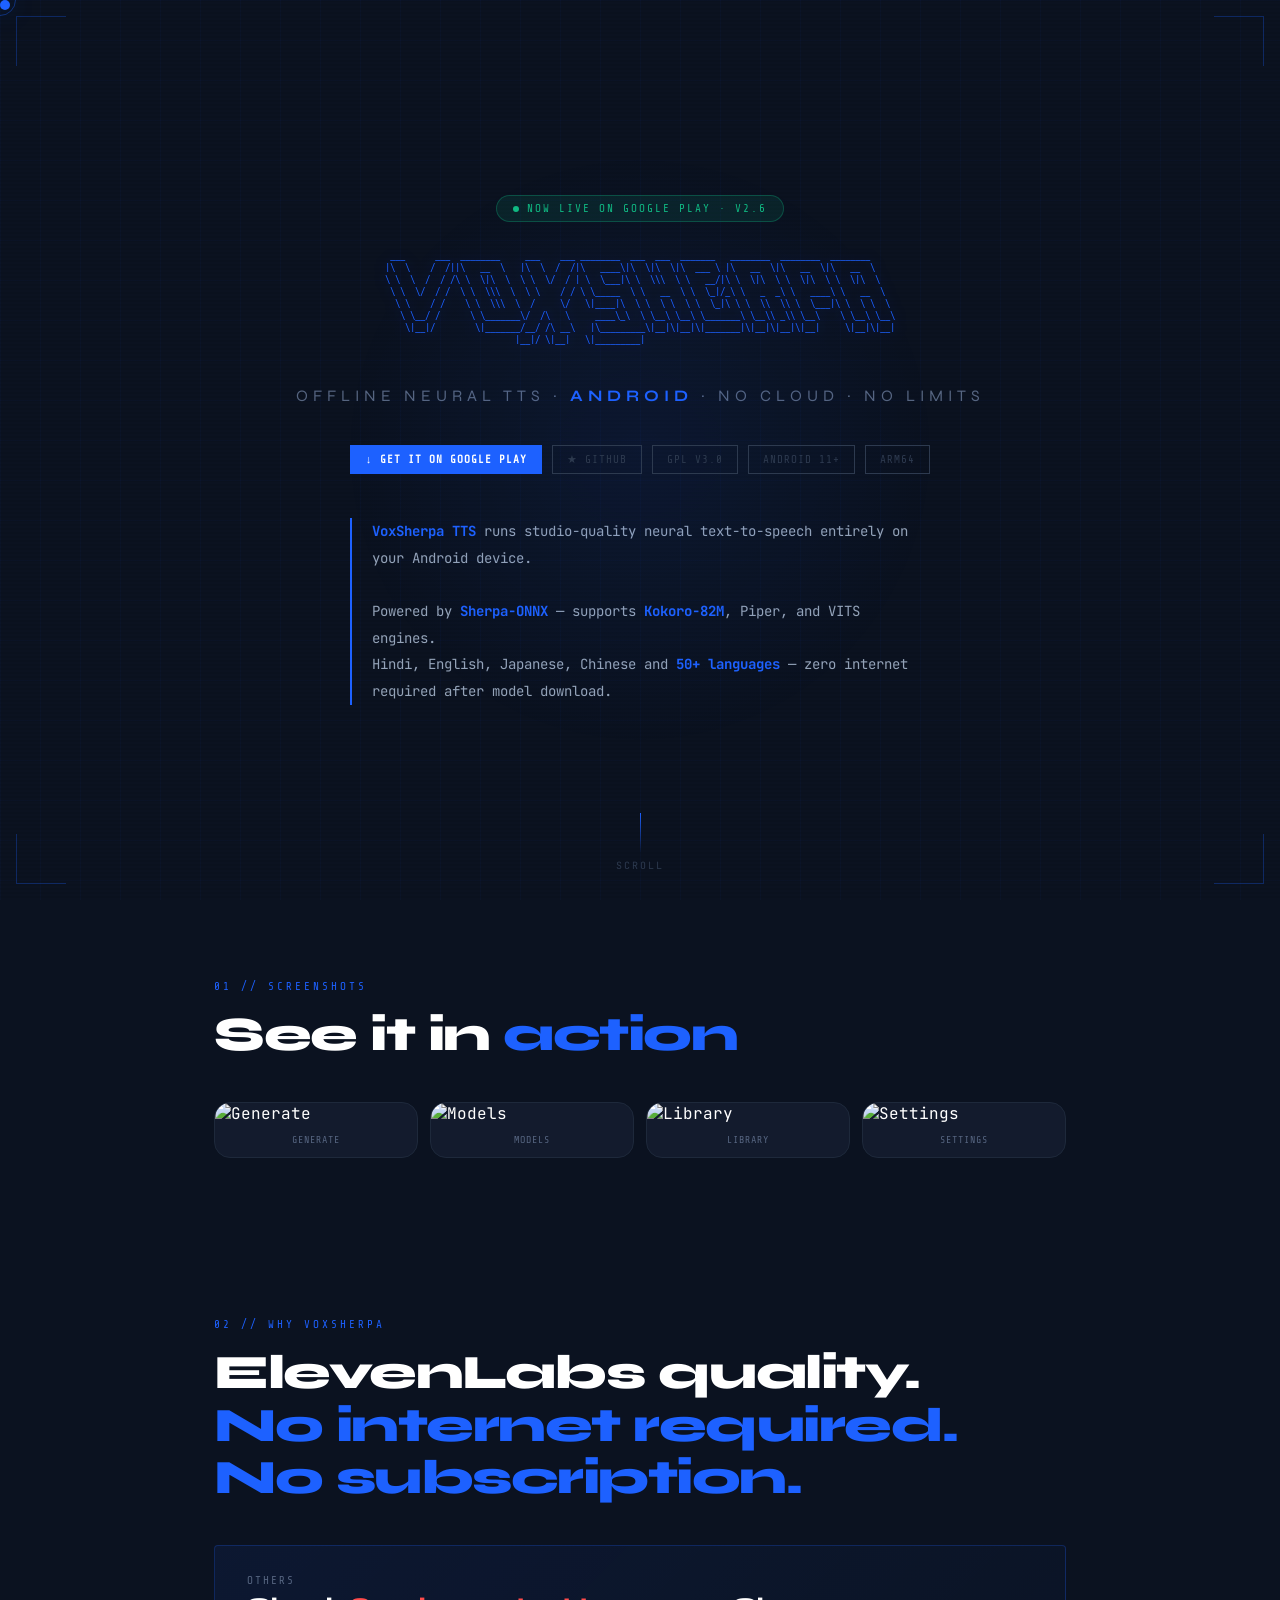
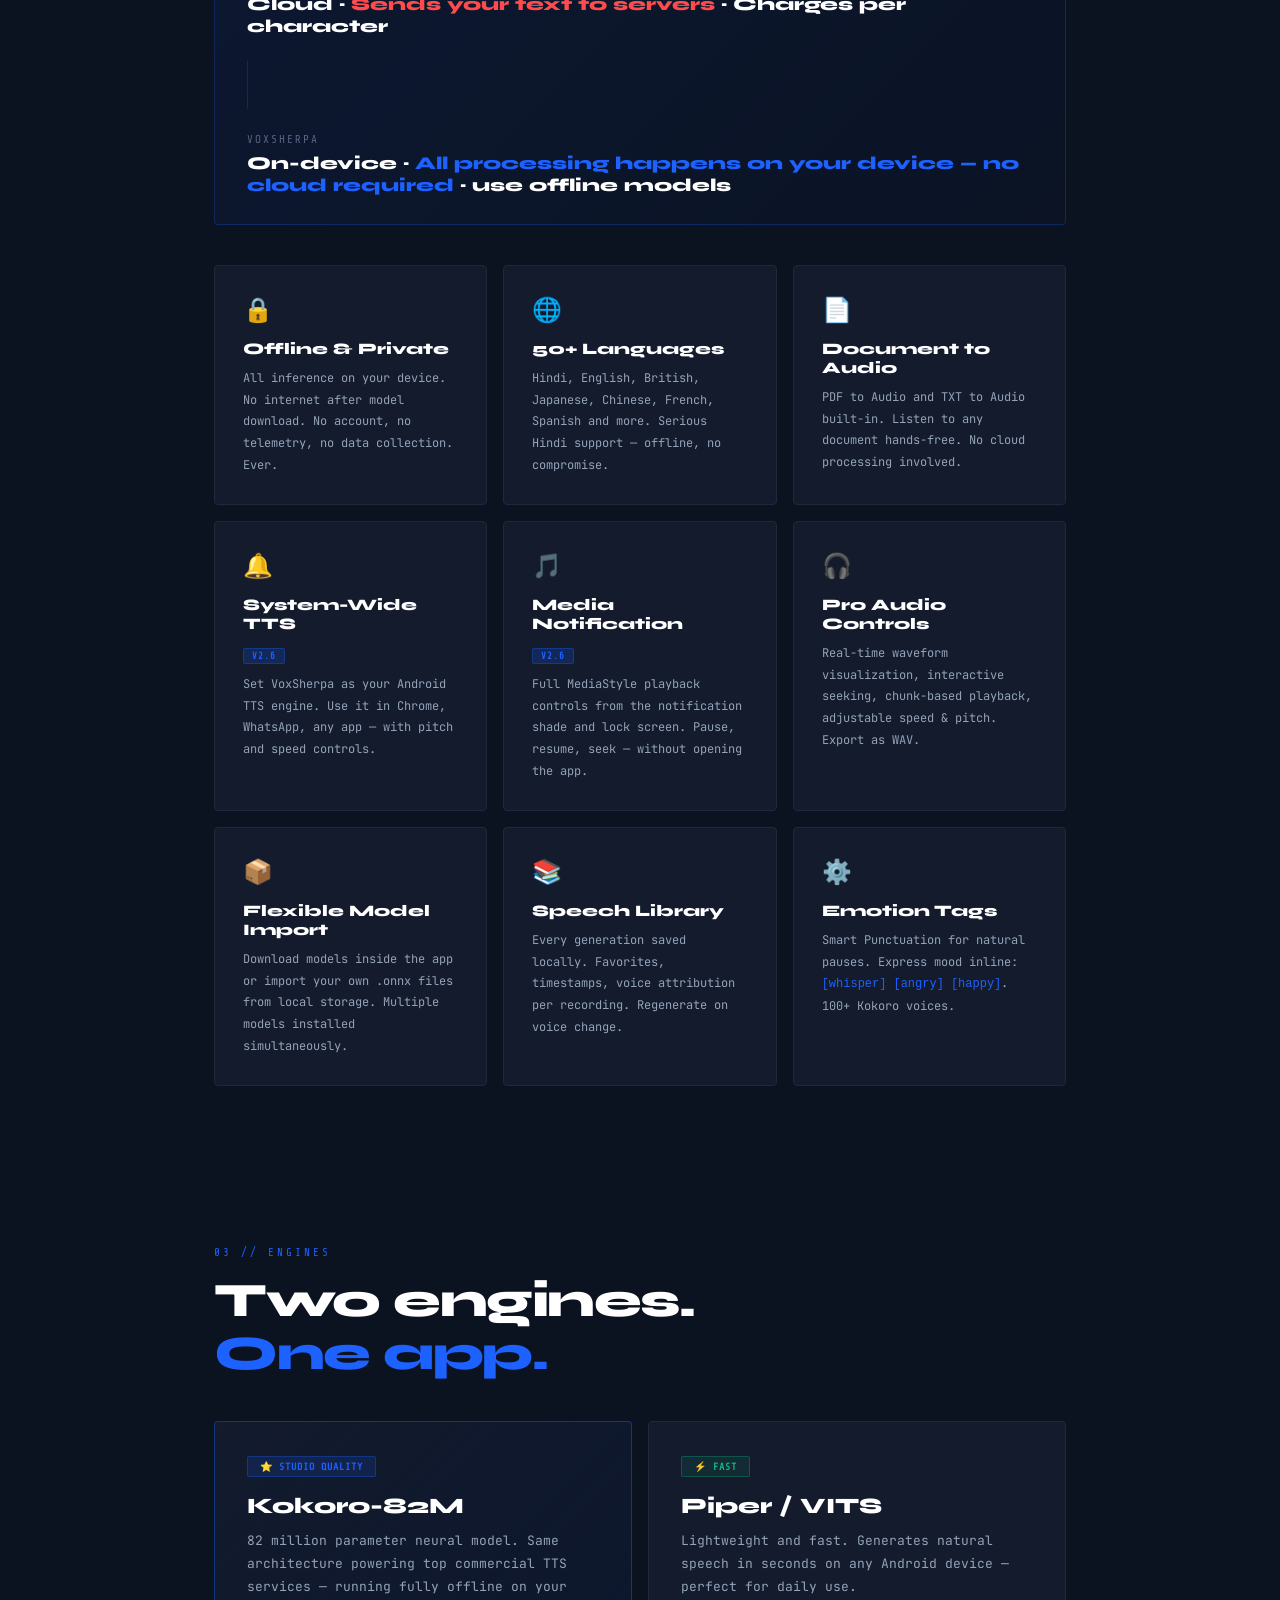
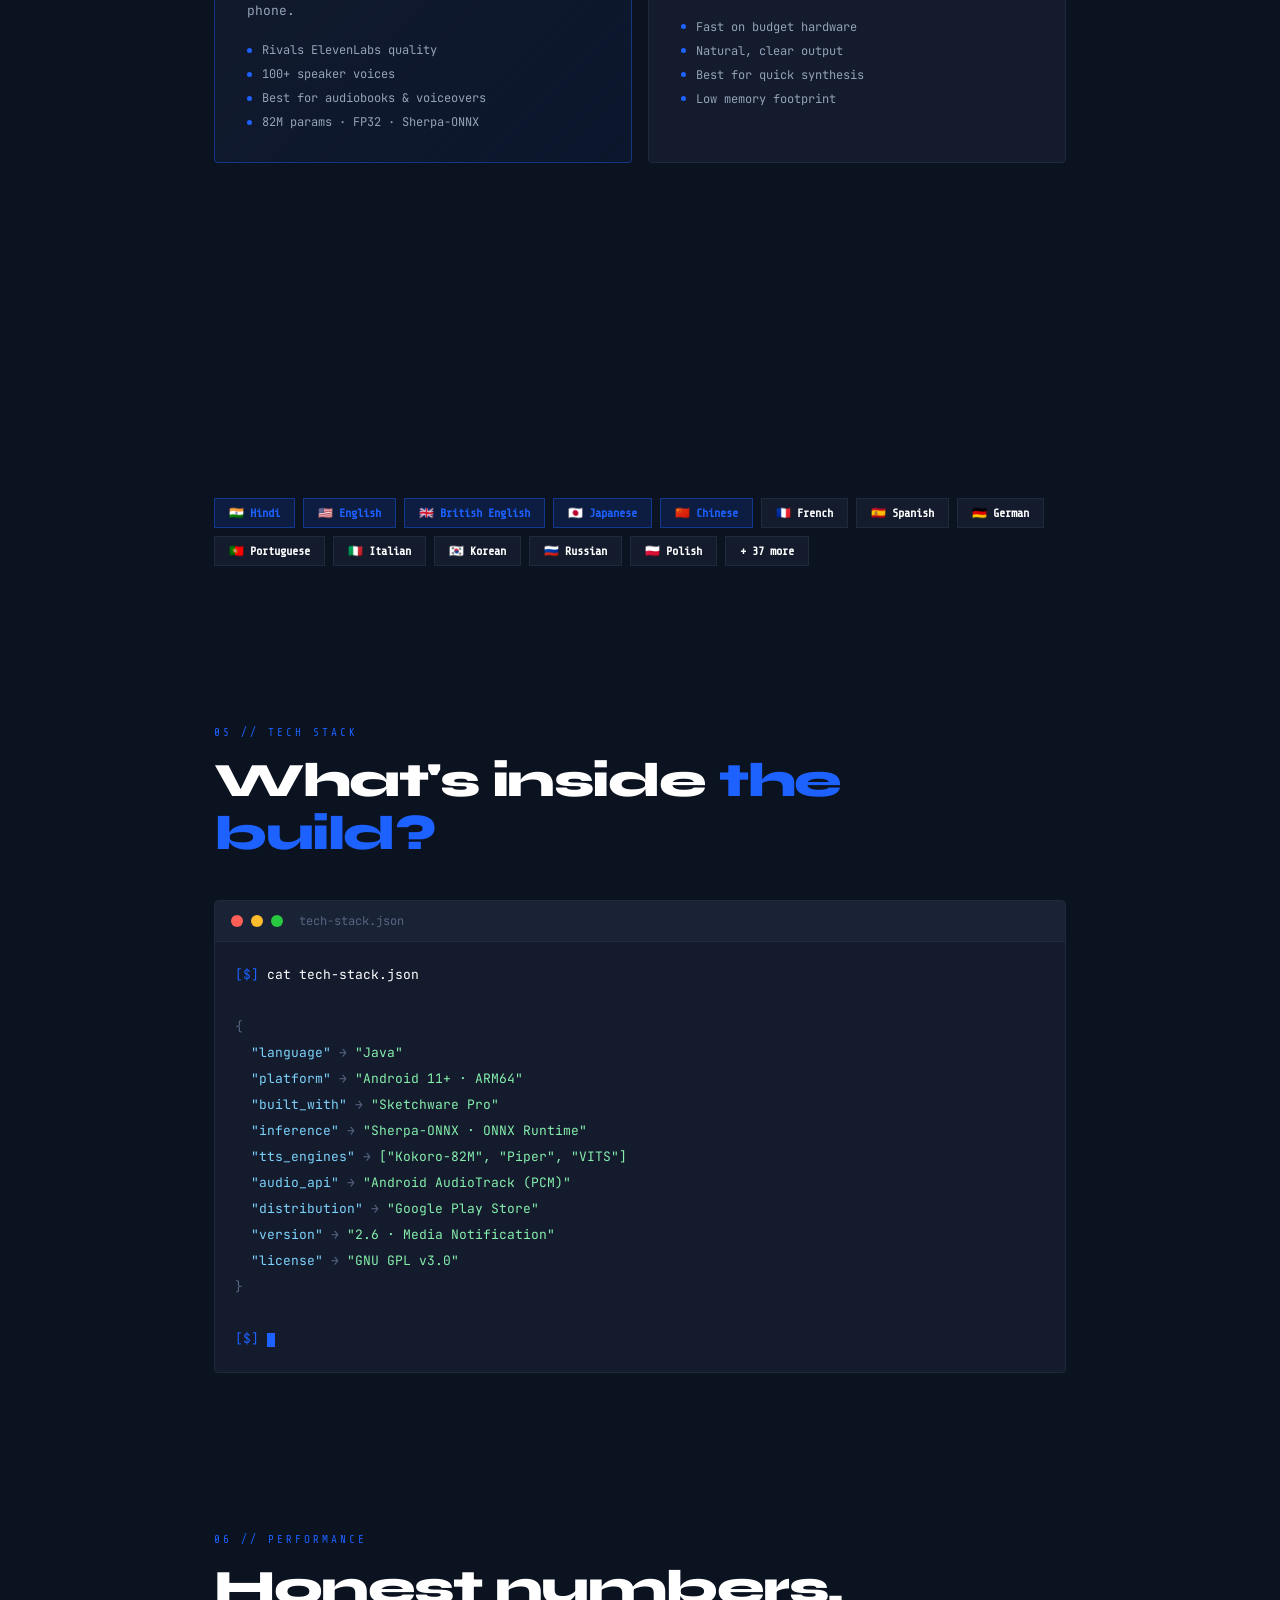
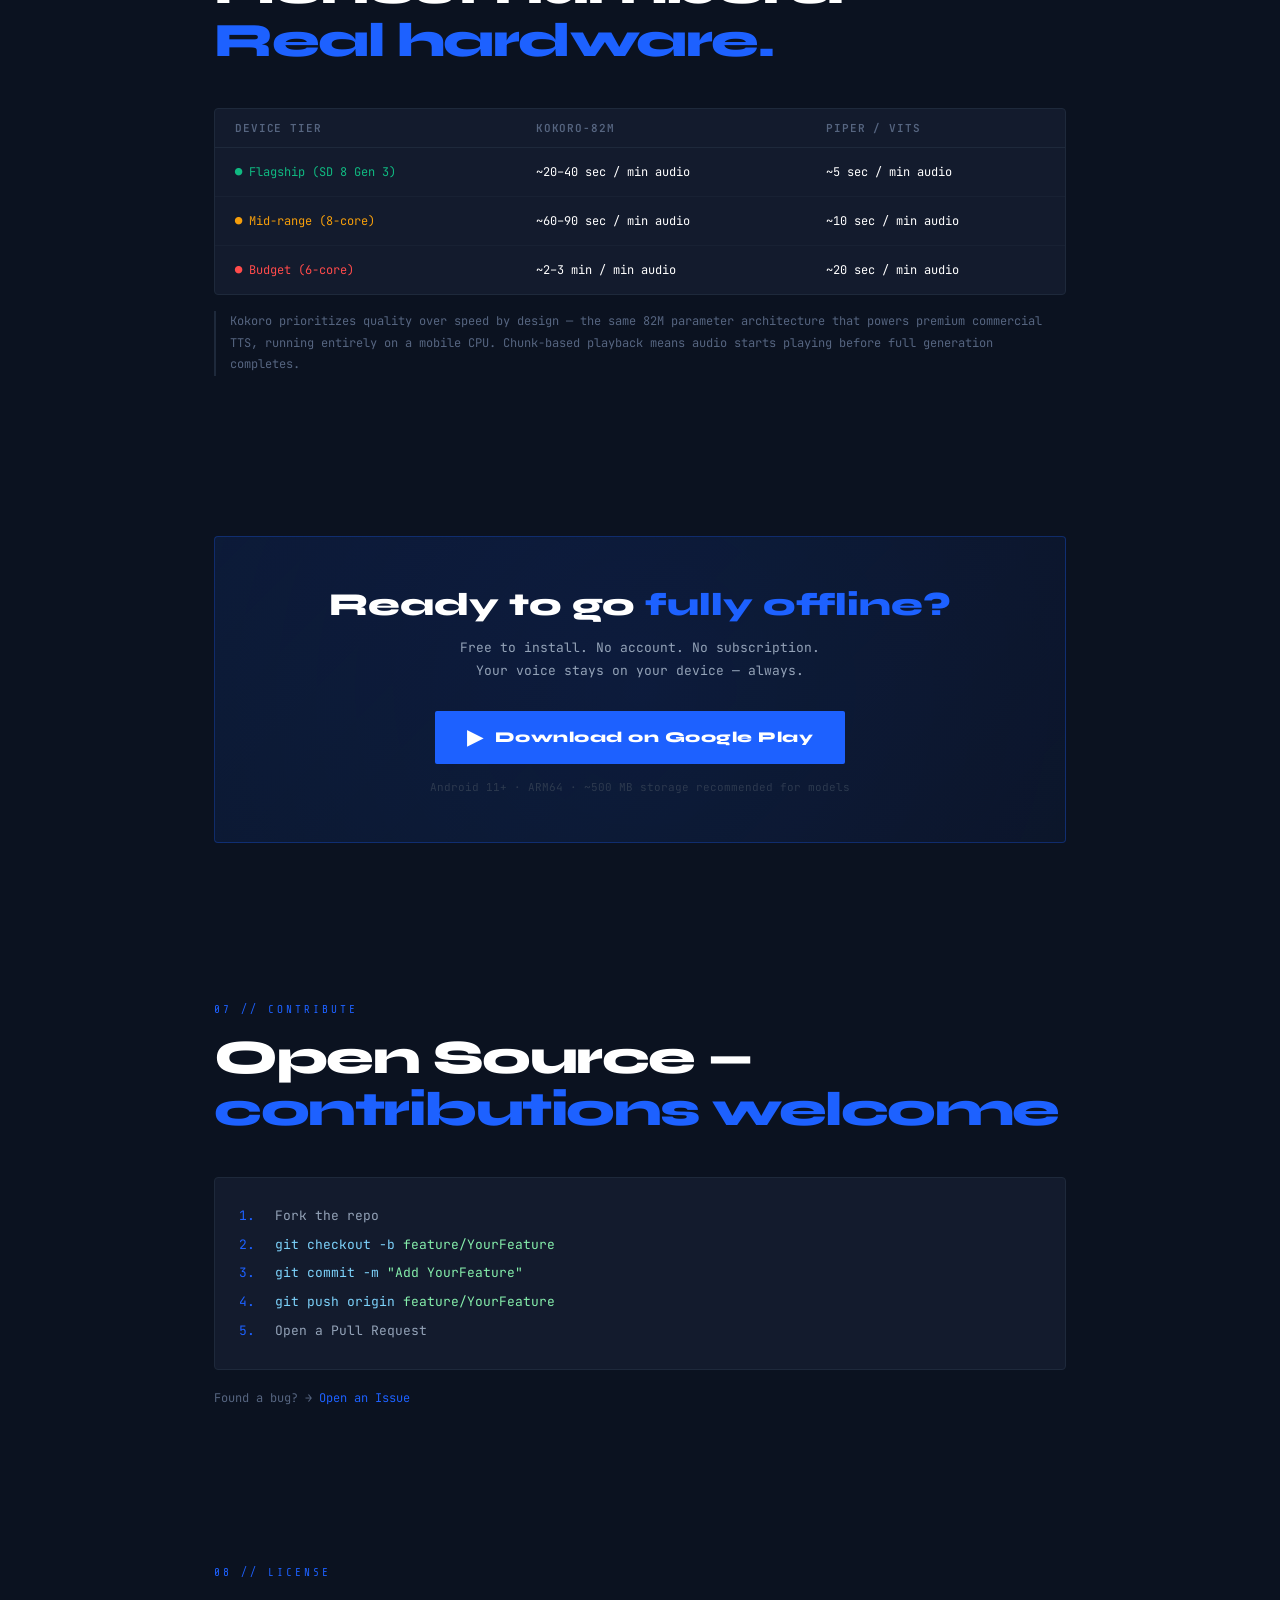
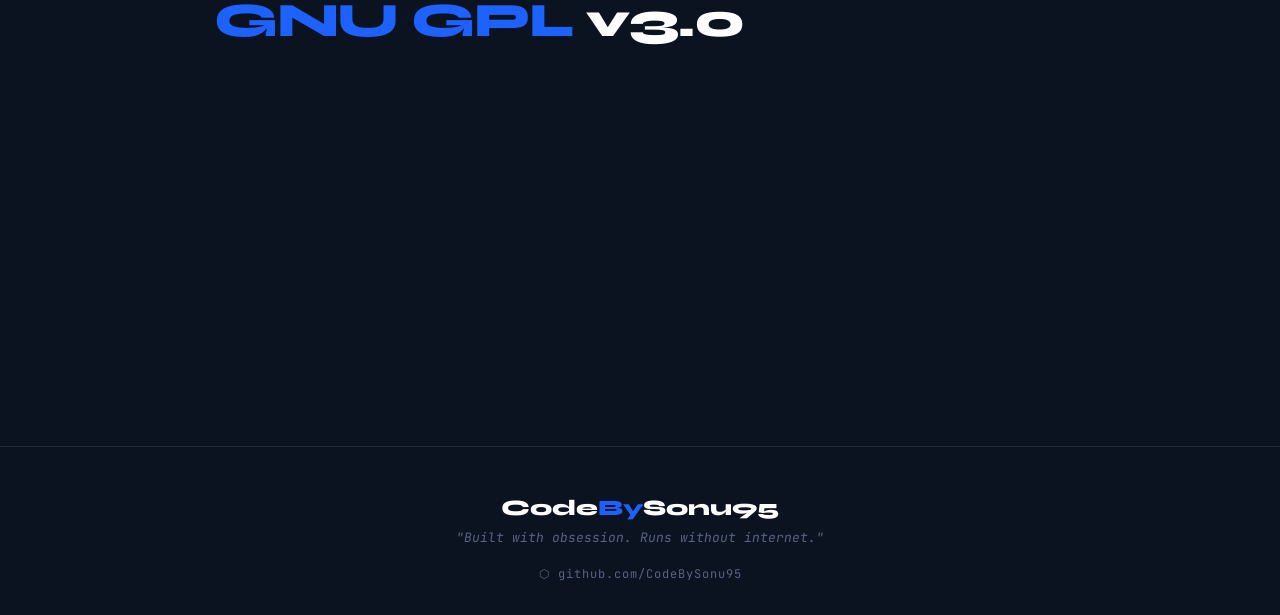
==== commit 1fb49e05: "feat: Major update - Exposed all downloaded voices to System TTS" ====
--- a/index.html
+++ b/index.html
@@ -776,4 +776,4 @@
   document.querySelectorAll('.reveal').forEach(el=>obs.observe(el));
 </script>
 </body>
-</html>
+</html>
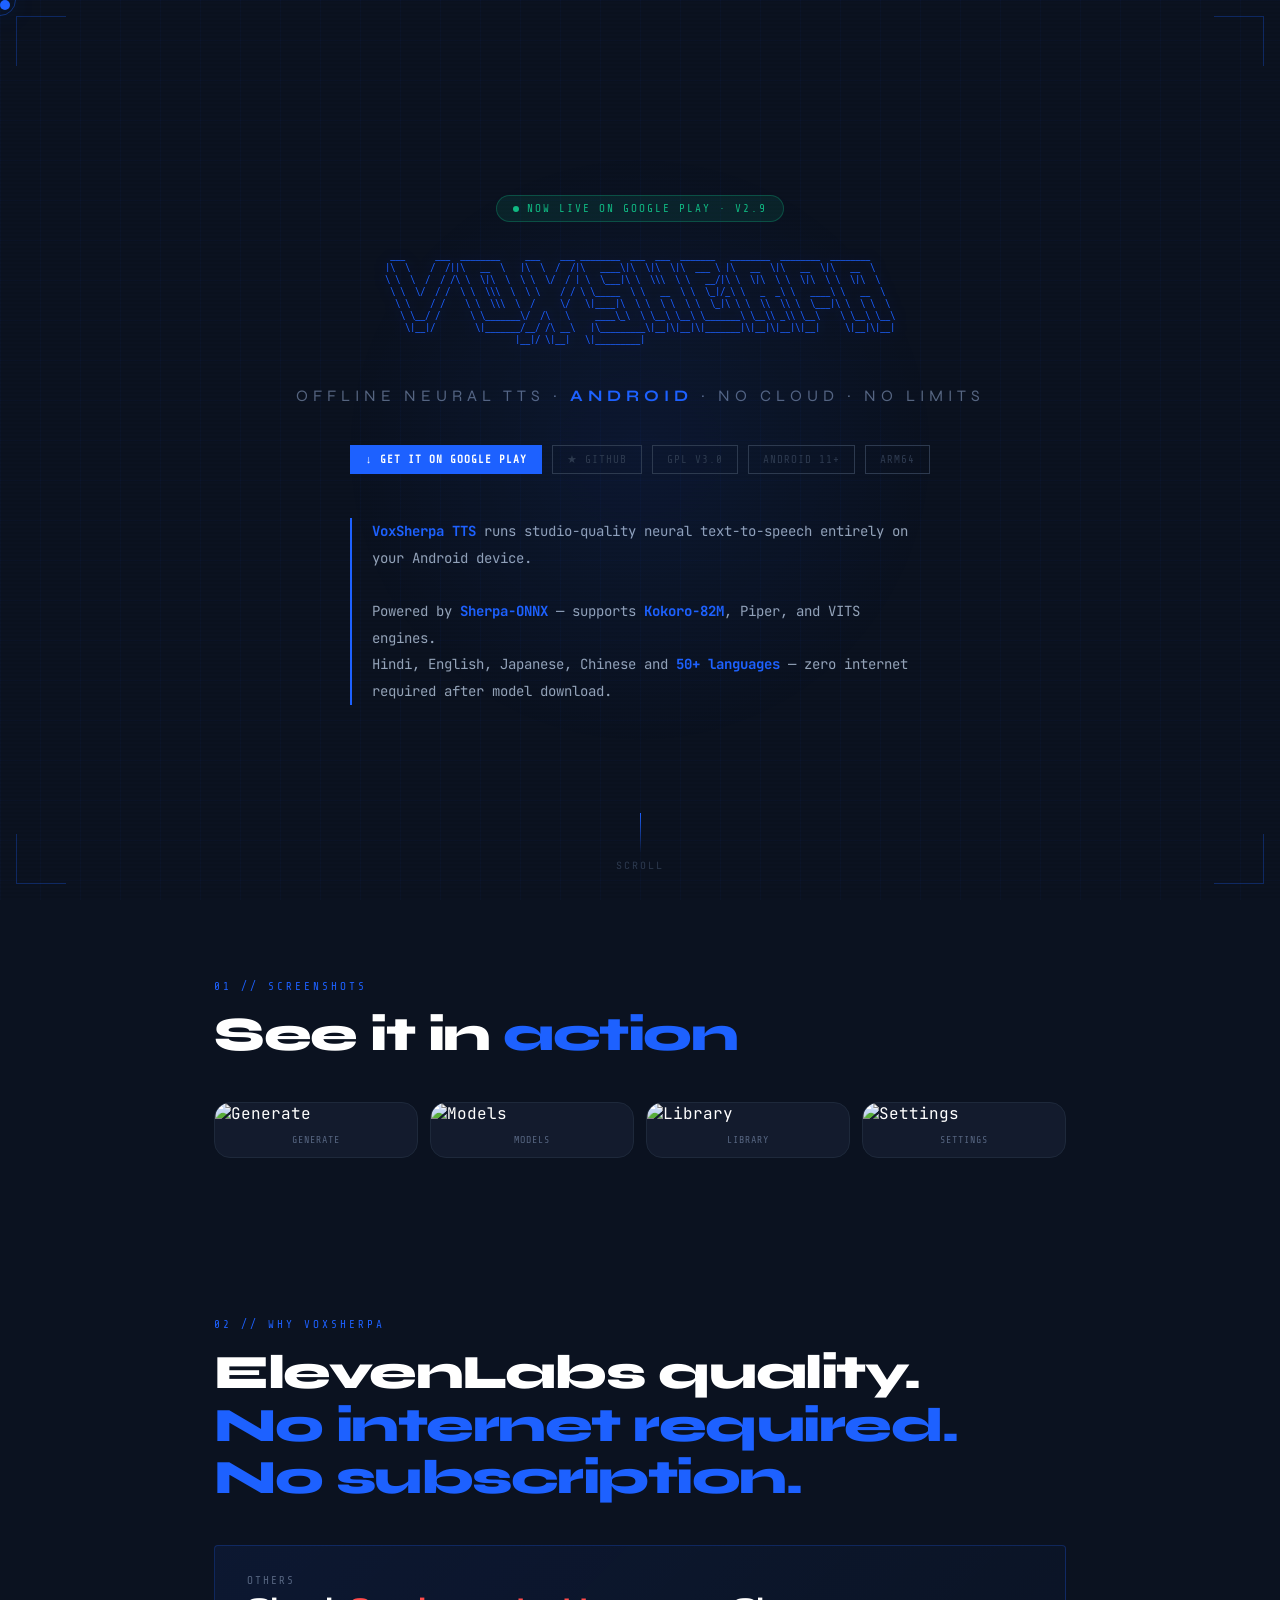
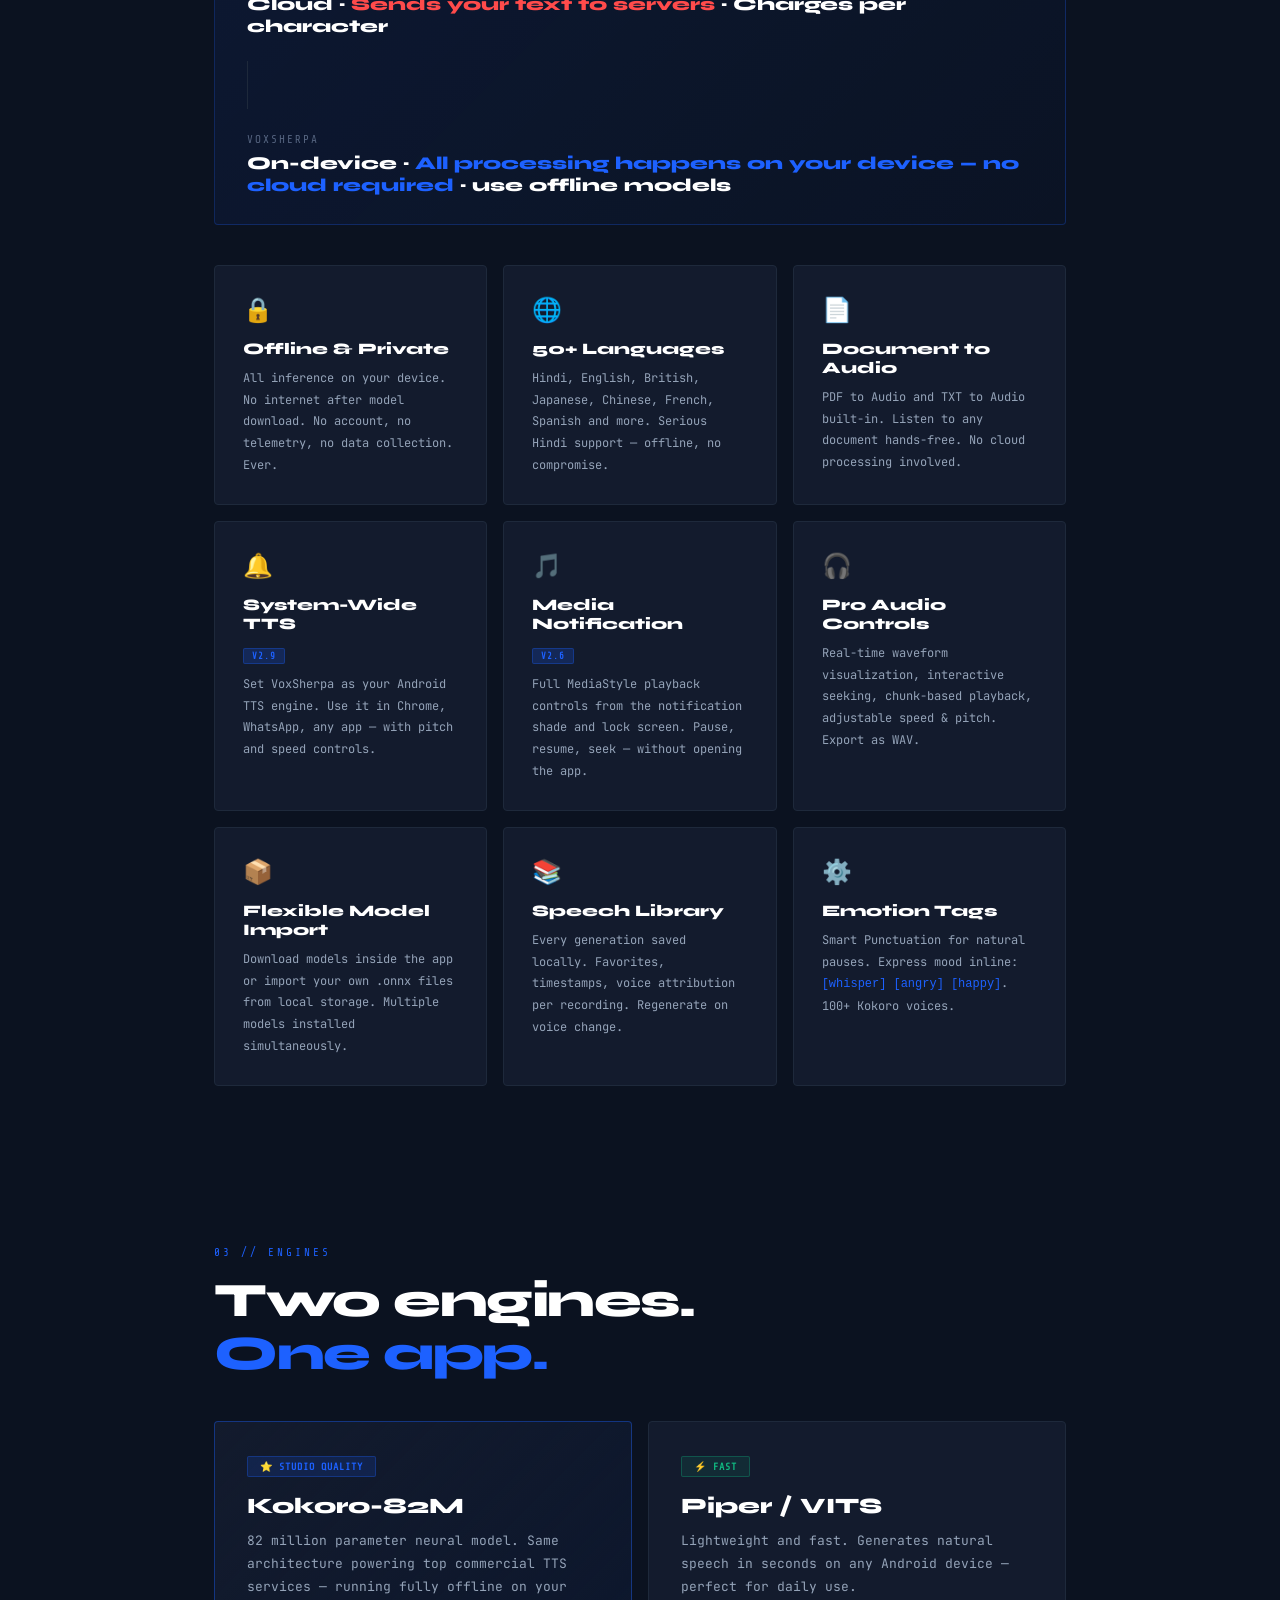
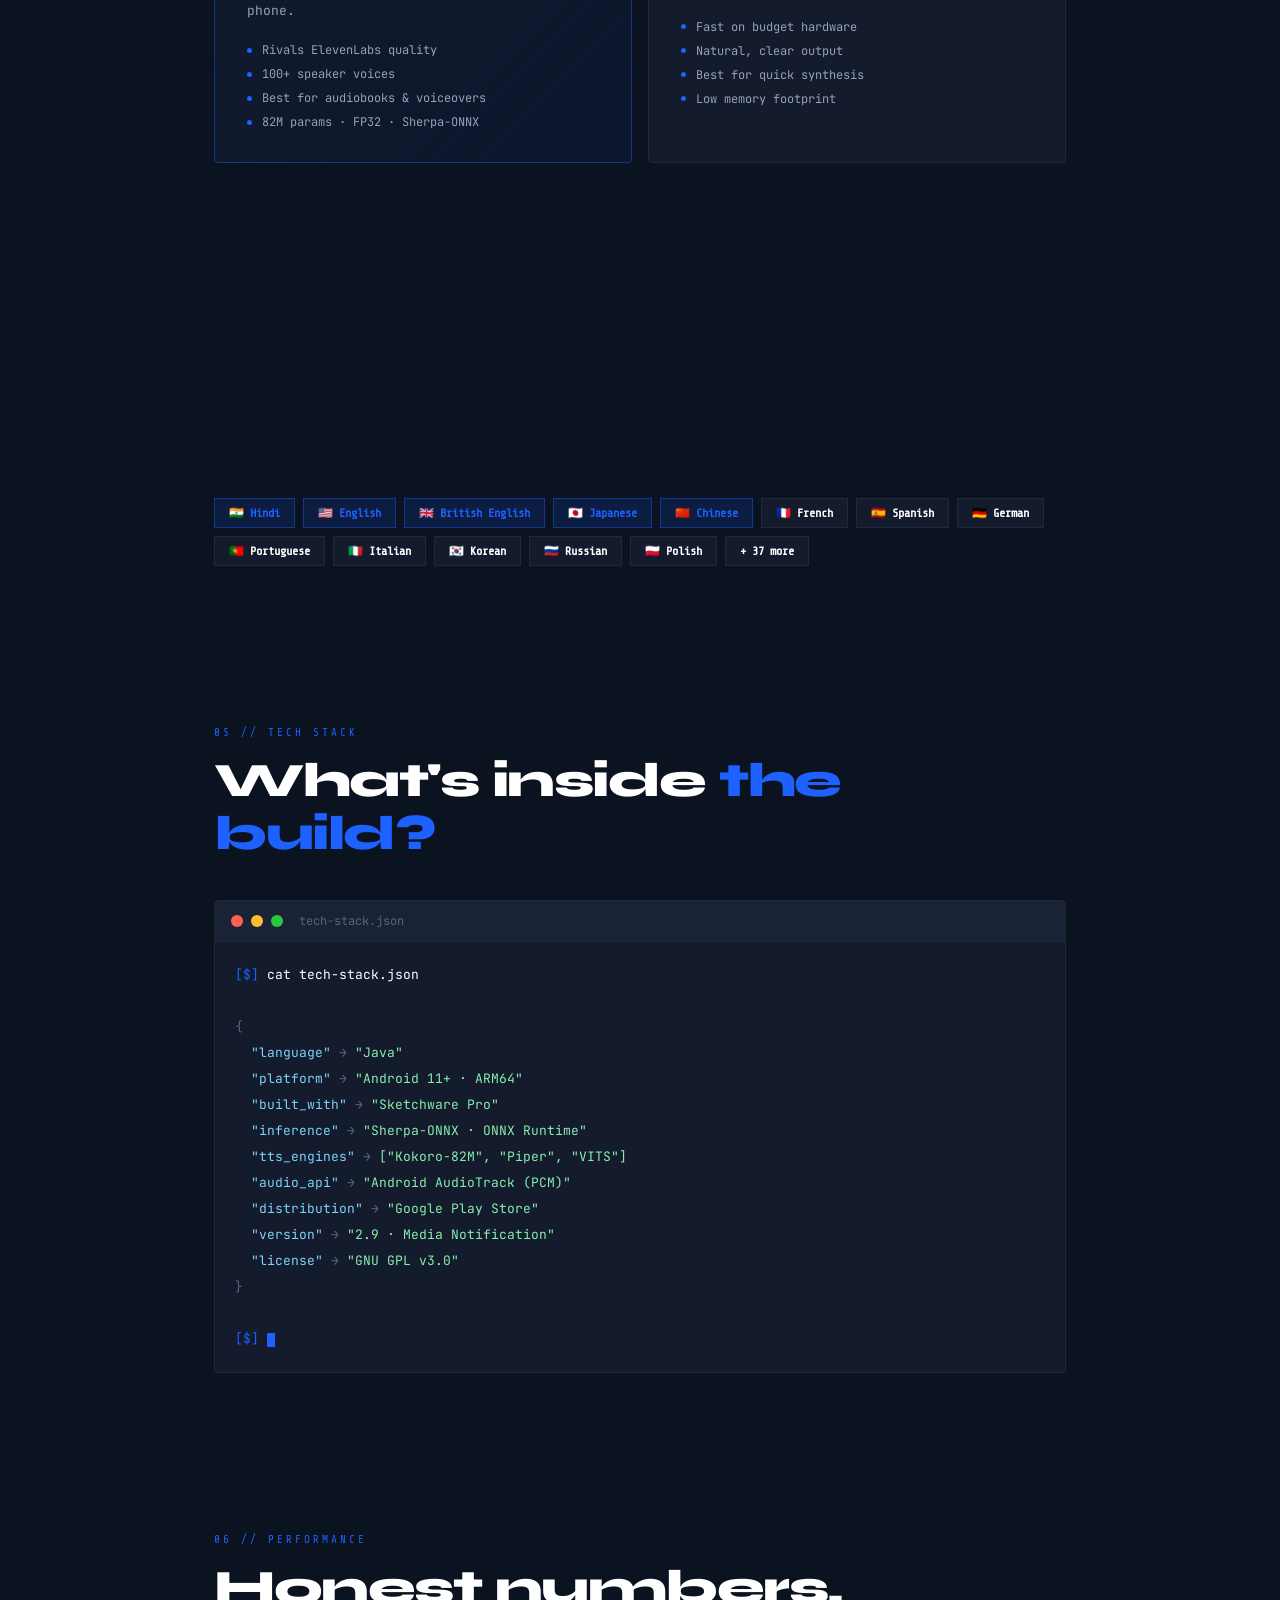
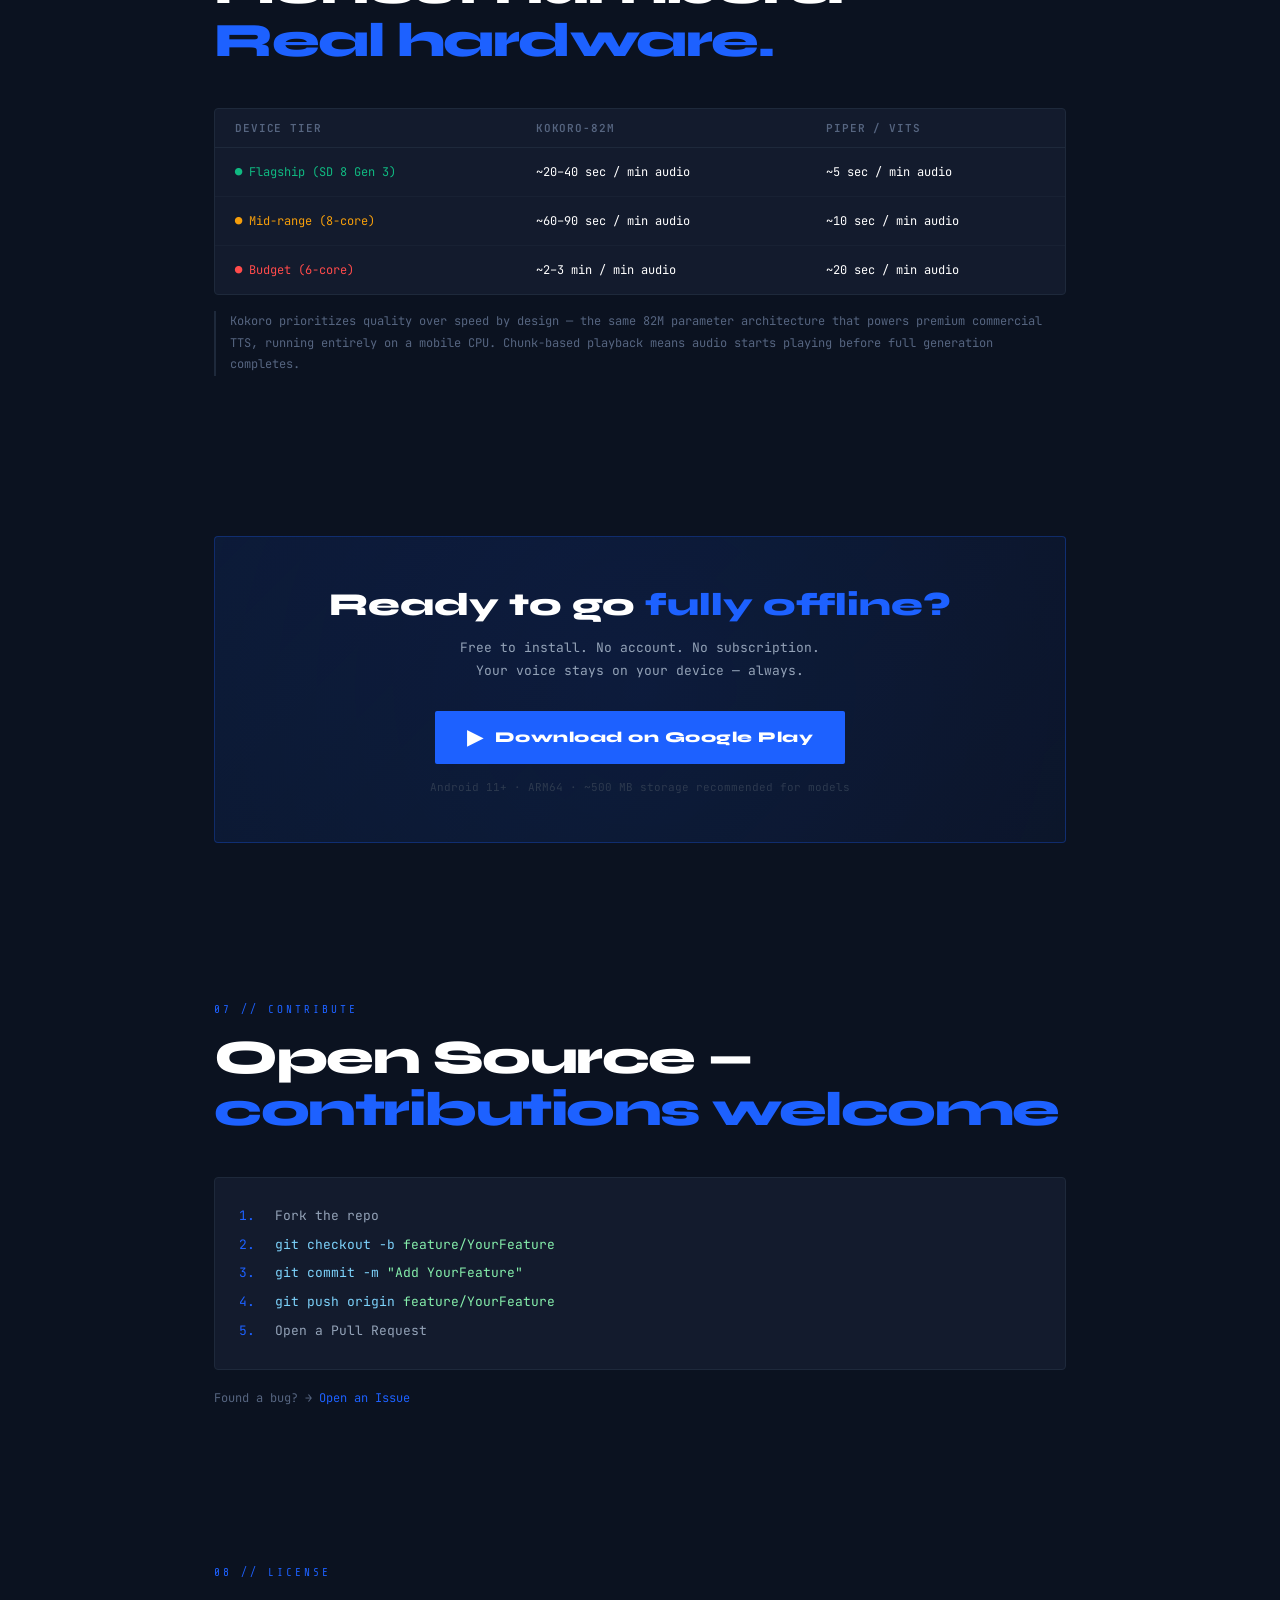
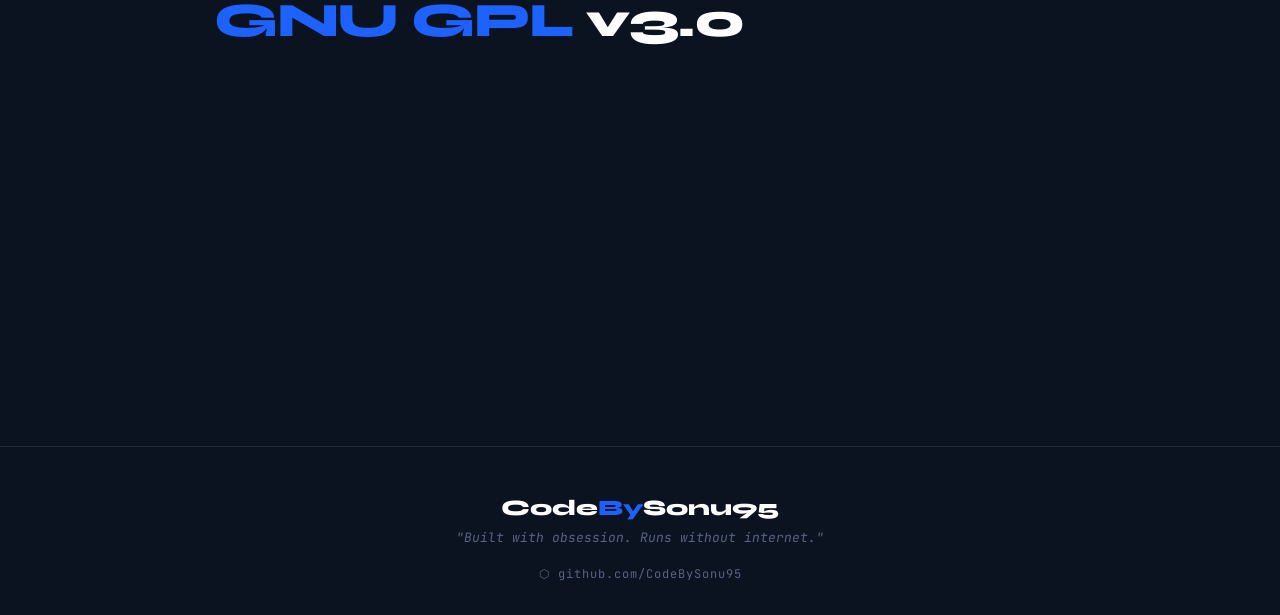
==== commit c7e2c84c: "Update index.html" ====
--- a/index.html
+++ b/index.html
@@ -425,7 +425,7 @@
 
   <div class="live-pill">
     <div class="live-dot"></div>
-    Now Live on Google Play · V2.6
+    Now Live on Google Play · V2.9
   </div>
 
   <pre class="ascii-art">
@@ -528,7 +528,7 @@
       <div class="feature-card reveal">
         <div class="feature-icon">🔔</div>
         <div class="feature-title">System-Wide TTS</div>
-        <div class="feature-new">V2.6</div>
+        <div class="feature-new">V2.9</div>
         <div class="feature-desc">Set VoxSherpa as your Android TTS engine. Use it in Chrome, WhatsApp, any app — with pitch and speed controls.</div>
       </div>
 
@@ -646,7 +646,7 @@
         <div>&nbsp;&nbsp;<span class="t-key">"tts_engines"</span><span class="t-dim">   →  </span><span class="t-val">["Kokoro-82M", "Piper", "VITS"]</span></div>
         <div>&nbsp;&nbsp;<span class="t-key">"audio_api"</span><span class="t-dim">     →  </span><span class="t-val">"Android AudioTrack (PCM)"</span></div>
         <div>&nbsp;&nbsp;<span class="t-key">"distribution"</span><span class="t-dim">  →  </span><span class="t-val">"Google Play Store"</span></div>
-        <div>&nbsp;&nbsp;<span class="t-key">"version"</span><span class="t-dim">       →  </span><span class="t-val">"2.6  ·  Media Notification"</span></div>
+        <div>&nbsp;&nbsp;<span class="t-key">"version"</span><span class="t-dim">       →  </span><span class="t-val">"2.9  ·  Media Notification"</span></div>
         <div>&nbsp;&nbsp;<span class="t-key">"license"</span><span class="t-dim">       →  </span><span class="t-val">"GNU GPL v3.0"</span></div>
         <div><span class="t-dim">}</span></div>
         <div>&nbsp;</div>
@@ -776,4 +776,4 @@
   document.querySelectorAll('.reveal').forEach(el=>obs.observe(el));
 </script>
 </body>
-</html>+</html>
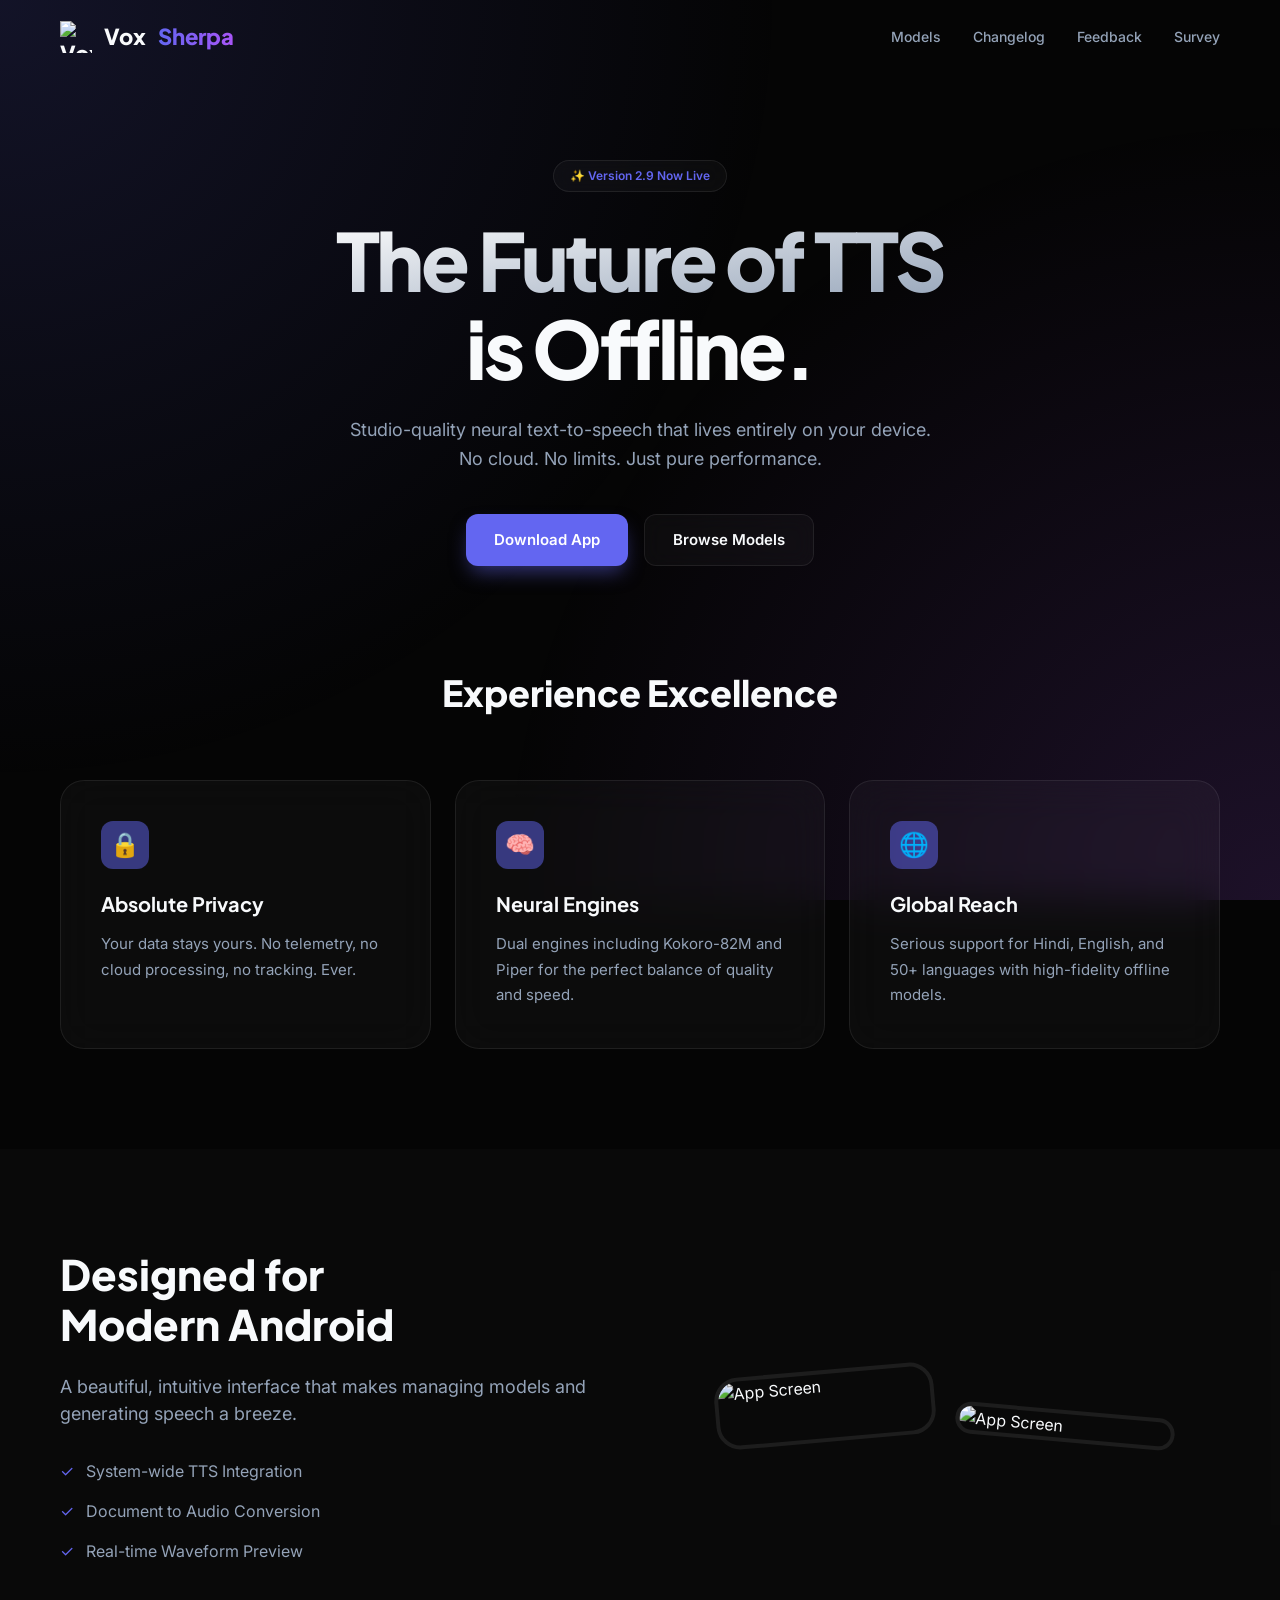
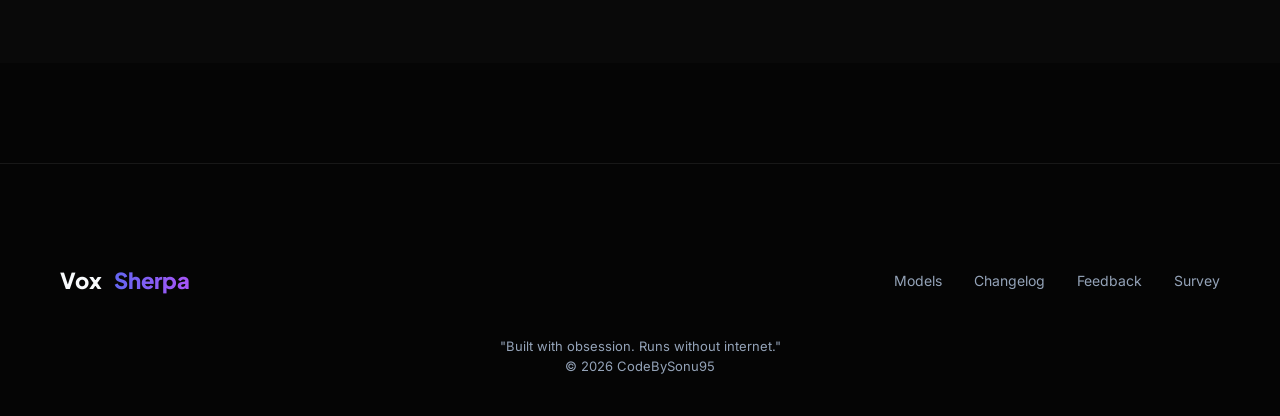
==== commit 6442dd82: "Upgrade website to premium glassmorphism design with better mobile responsiveness" ====
--- a/index.html
+++ b/index.html
@@ -1,779 +1,115 @@
 <!DOCTYPE html>
 <html lang="en">
 <head>
-<meta charset="UTF-8">
-<meta name="viewport" content="width=device-width, initial-scale=1.0">
-<title>VoxSherpa TTS — Best Offline Neural TTS for Android</title>
-<link href="https://fonts.googleapis.com/css2?family=Share+Tech+Mono&family=Syne:wght@400;700;800&family=JetBrains+Mono:wght@300;400;700&display=swap" rel="stylesheet">
-<style>
-  :root {
-    --bg:         #0B1220;
-    --bg2:        #131B2D;
-    --surface:    #1A2235;
-    --border:     #1E293B;
-    --blue:       #1D61FF;
-    --blue-dim:   rgba(29,97,255,0.15);
-    --blue-glow:  0 0 24px rgba(29,97,255,0.4);
-    --text:       #FFFFFF;
-    --text-mid:   #94A3B8;
-    --text-dim:   #566580;
-    --text-dark:  #2D3A4F;
-    --green:      #10b981;
-    --amber:      #f59e0b;
-  }
-
-  * { margin:0; padding:0; box-sizing:border-box; }
-  html { scroll-behavior:smooth; }
-
-  body {
-    background: var(--bg);
-    color: var(--text);
-    font-family: 'JetBrains Mono', monospace;
-    overflow-x: hidden;
-    cursor: none;
-  }
-
-  /* CURSOR */
-  .cursor {
-    width:10px; height:10px;
-    background: var(--blue);
-    border-radius:50%;
-    position:fixed; pointer-events:none; z-index:9999;
-    transition:transform 0.1s;
-    box-shadow: var(--blue-glow);
-  }
-  .cursor-ring {
-    width:32px; height:32px;
-    border:1px solid rgba(29,97,255,0.4);
-    border-radius:50%;
-    position:fixed; pointer-events:none; z-index:9998;
-    transition:all 0.15s ease;
-  }
-
-  /* GRID BG */
-  body::before {
-    content:'';
-    position:fixed; inset:0;
-    background-image:
-      linear-gradient(rgba(29,97,255,0.04) 1px, transparent 1px),
-      linear-gradient(90deg, rgba(29,97,255,0.04) 1px, transparent 1px);
-    background-size:40px 40px;
-    pointer-events:none; z-index:0;
-  }
-
-  /* SCANLINES */
-  body::after {
-    content:'';
-    position:fixed; inset:0;
-    background: repeating-linear-gradient(
-      0deg, transparent, transparent 2px,
-      rgba(0,0,0,0.05) 2px, rgba(0,0,0,0.05) 4px
-    );
-    pointer-events:none; z-index:1;
-  }
-
-  .container { max-width:900px; margin:0 auto; padding:0 24px; position:relative; z-index:2; }
-
-  /* CORNERS */
-  .corner { position:fixed; width:50px; height:50px; pointer-events:none; z-index:3; }
-  .corner-tl { top:16px; left:16px;  border-top:1px solid rgba(29,97,255,0.3); border-left:1px solid rgba(29,97,255,0.3); }
-  .corner-tr { top:16px; right:16px; border-top:1px solid rgba(29,97,255,0.3); border-right:1px solid rgba(29,97,255,0.3); }
-  .corner-bl { bottom:16px; left:16px;  border-bottom:1px solid rgba(29,97,255,0.3); border-left:1px solid rgba(29,97,255,0.3); }
-  .corner-br { bottom:16px; right:16px; border-bottom:1px solid rgba(29,97,255,0.3); border-right:1px solid rgba(29,97,255,0.3); }
-
-  /* HERO */
-  .hero {
-    min-height:100vh;
-    display:flex; flex-direction:column;
-    align-items:center; justify-content:center;
-    text-align:center; padding:60px 24px;
-    position:relative; z-index:2;
-  }
-  .hero-glow {
-    position:absolute;
-    width:600px; height:600px;
-    background:radial-gradient(circle, rgba(29,97,255,0.08) 0%, transparent 70%);
-    top:50%; left:50%; transform:translate(-50%,-50%);
-    pointer-events:none;
-    animation:glowpulse 4s ease-in-out infinite;
-  }
-  @keyframes glowpulse {
-    0%,100% { opacity:0.5; transform:translate(-50%,-50%) scale(1); }
-    50%      { opacity:1;   transform:translate(-50%,-50%) scale(1.15); }
-  }
-
-  .ascii-art {
-    font-family:'Share Tech Mono', monospace;
-    font-size:clamp(5px, 1.1vw, 10px);
-    color: var(--blue);
-    line-height:1.2;
-    text-shadow:0 0 12px rgba(29,97,255,0.6);
-    white-space:pre;
-    margin-bottom:28px;
-    animation:flicker 9s ease-in-out infinite;
-  }
-  @keyframes flicker {
-    0%,94%,100% { opacity:1; }
-    95% { opacity:0.3; }
-    96% { opacity:1; }
-    97% { opacity:0.5; }
-    98% { opacity:1; }
-  }
-
-  /* PLAY STORE LIVE PILL */
-  .live-pill {
-    display:inline-flex; align-items:center; gap:8px;
-    background:rgba(16,185,129,0.1); border:1px solid rgba(16,185,129,0.3);
-    color:var(--green); padding:6px 16px; border-radius:100px;
-    font-size:11px; letter-spacing:2px; text-transform:uppercase;
-    font-family:'Share Tech Mono',monospace;
-    margin-bottom:28px;
-  }
-  .live-dot {
-    width:6px; height:6px; border-radius:50%; background:var(--green);
-    animation: livepulse 1.5s ease-in-out infinite;
-  }
-  @keyframes livepulse {
-    0%,100% { opacity:1; transform:scale(1); box-shadow:0 0 0 0 rgba(16,185,129,0.4); }
-    50%      { opacity:0.8; transform:scale(1.2); box-shadow:0 0 0 4px rgba(16,185,129,0); }
-  }
-
-  .tagline {
-    font-family:'Syne', sans-serif;
-    font-size:clamp(12px, 2.2vw, 16px);
-    font-weight:400; color:var(--text-dim);
-    letter-spacing:5px; text-transform:uppercase;
-    margin-bottom:40px;
-  }
-  .tagline span { color:var(--blue); font-weight:700; }
-
-  .badges { display:flex; flex-wrap:wrap; gap:10px; justify-content:center; margin-bottom:44px; }
-  .badge {
-    padding:7px 14px;
-    border:1px solid var(--blue);
-    color:var(--blue);
-    font-family:'Share Tech Mono', monospace;
-    font-size:11px; letter-spacing:1px; text-transform:uppercase;
-    transition:all 0.3s; position:relative; overflow:hidden; background:transparent;
-    text-decoration:none; display:inline-block;
-  }
-  .badge::before { content:''; position:absolute; inset:0; background:var(--blue); opacity:0; transition:opacity 0.3s; }
-  .badge:hover::before { opacity:0.12; }
-  .badge:hover { transform:translateY(-2px); box-shadow:var(--blue-glow); }
-  .badge-primary {
-    background:var(--blue); color:#fff; border-color:var(--blue);
-    font-weight:700;
-  }
-  .badge-primary:hover { background:#1450e0; box-shadow:var(--blue-glow); }
-  .badge-dim { border-color:var(--text-dark); color:var(--text-dark); }
-  .badge-dim:hover { border-color:var(--blue); color:var(--blue); }
-  .badge span { position:relative; z-index:1; }
-
-  .hero-desc {
-    max-width:580px; font-size:14px; line-height:1.9;
-    color:var(--text-mid);
-    border-left:2px solid var(--blue);
-    padding-left:20px; text-align:left;
-  }
-  .hero-desc strong { color:var(--blue); }
-
-  .scroll-hint {
-    position:absolute; bottom:28px; left:50%; transform:translateX(-50%);
-    display:flex; flex-direction:column; align-items:center; gap:6px;
-    color:var(--text-dark); font-size:10px; letter-spacing:2px;
-    animation:bounce 2s ease-in-out infinite;
-  }
-  @keyframes bounce { 0%,100%{transform:translateX(-50%) translateY(0)} 50%{transform:translateX(-50%) translateY(6px)} }
-  .scroll-line { width:1px; height:40px; background:linear-gradient(to bottom, var(--blue), transparent); }
-
-  /* SECTIONS */
-  section { padding:80px 0; }
-  .section-label {
-    font-family:'Share Tech Mono', monospace;
-    font-size:11px; color:var(--blue);
-    letter-spacing:3px; text-transform:uppercase;
-    margin-bottom:16px;
-  }
-  .section-title {
-    font-family:'Syne', sans-serif;
-    font-size:clamp(28px, 5vw, 48px);
-    font-weight:800; letter-spacing:-1.5px;
-    line-height:1.1; margin-bottom:40px;
-  }
-  .hl { color:var(--blue); }
-
-  /* VS BANNER */
-  .vs-banner {
-    background: linear-gradient(135deg, rgba(29,97,255,0.08), rgba(29,97,255,0.02));
-    border:1px solid rgba(29,97,255,0.25); border-radius:4px;
-    padding:28px 32px; margin-bottom:40px;
-    display:flex; align-items:center; gap:24px;
-    flex-wrap:wrap;
-  }
-  .vs-label { font-family:'Share Tech Mono',monospace; font-size:11px; color:var(--text-dim); letter-spacing:2px; text-transform:uppercase; margin-bottom:6px; }
-  .vs-val { font-family:'Syne',sans-serif; font-size:18px; font-weight:800; color:var(--text); }
-  .vs-val span { color:var(--blue); }
-  .vs-divider { width:1px; height:48px; background:var(--border); flex-shrink:0; }
-  @media(max-width:600px){ .vs-divider{display:none;} .vs-banner{gap:16px;} }
-
-  /* FEATURES */
-  .features-grid { display:grid; grid-template-columns:repeat(auto-fit,minmax(260px,1fr)); gap:16px; }
-  .feature-card {
-    background:var(--bg2); border:1px solid var(--border);
-    border-radius:4px; padding:28px;
-    transition:border-color 0.3s, transform 0.3s;
-    position:relative; overflow:hidden;
-  }
-  .feature-card::before {
-    content:''; position:absolute; top:0; left:0; right:0; height:2px;
-    background:linear-gradient(90deg, transparent, var(--blue), transparent);
-    opacity:0; transition:opacity 0.3s;
-  }
-  .feature-card:hover { border-color:rgba(29,97,255,0.5); transform:translateY(-4px); }
-  .feature-card:hover::before { opacity:1; }
-  .feature-icon { font-size:24px; margin-bottom:14px; }
-  .feature-title { font-family:'Syne',sans-serif; font-size:16px; font-weight:800; margin-bottom:10px; color:var(--text); }
-  .feature-desc { font-size:12px; color:var(--text-mid); line-height:1.8; }
-  .feature-new {
-    display:inline-block; font-size:9px; font-weight:700; letter-spacing:1px;
-    text-transform:uppercase; background:rgba(29,97,255,0.2); color:var(--blue);
-    border:1px solid rgba(29,97,255,0.3); padding:2px 8px; border-radius:2px;
-    margin-bottom:10px; font-family:'Share Tech Mono',monospace;
-  }
-
-  /* SCREENSHOTS */
-  .screenshots-grid {
-    display:grid;
-    grid-template-columns:repeat(4,1fr);
-    gap:12px;
-    margin-top:8px;
-  }
-  @media(max-width:640px){ .screenshots-grid { grid-template-columns:repeat(2,1fr); } }
-  .screenshot-frame {
-    background:var(--bg2); border:1px solid var(--border);
-    border-radius:16px; overflow:hidden;
-    transition:transform 0.3s, border-color 0.3s, box-shadow 0.3s;
-  }
-  .screenshot-frame:hover {
-    transform:translateY(-6px) scale(1.02);
-    border-color:rgba(29,97,255,0.5);
-    box-shadow:0 20px 40px rgba(0,0,0,0.4), 0 0 30px rgba(29,97,255,0.15);
-  }
-  .screenshot-frame img { width:100%; display:block; }
-  .screenshot-label {
-    text-align:center; padding:10px 6px 12px;
-    font-size:10px; color:var(--text-dim);
-    font-family:'Share Tech Mono',monospace;
-    letter-spacing:1px; text-transform:uppercase;
-  }
-
-  /* TERMINAL */
-  .terminal {
-    background:var(--bg2); border:1px solid var(--border);
-    border-radius:4px; overflow:hidden;
-    font-family:'JetBrains Mono', monospace; font-size:13px;
-  }
-  .terminal-header {
-    background:var(--surface); padding:12px 16px;
-    display:flex; align-items:center; gap:8px;
-    border-bottom:1px solid var(--border);
-  }
-  .dot { width:12px; height:12px; border-radius:50%; }
-  .dot-r { background:#FF5F57; }
-  .dot-y { background:#FEBC2E; }
-  .dot-g { background:#28C840; }
-  .terminal-title { margin-left:8px; font-size:12px; color:var(--text-dim); }
-  .terminal-body { padding:20px; line-height:2; }
-  .t-prompt { color:var(--blue); }
-  .t-cmd    { color:var(--text); }
-  .t-key    { color:#7DD3FC; }
-  .t-val    { color:#86EFAC; }
-  .t-dim    { color:var(--text-dim); }
-  .type-cursor { display:inline-block; width:8px; height:14px; background:var(--blue); animation:blink 1s step-end infinite; vertical-align:middle; }
-  @keyframes blink { 0%,100%{opacity:1} 50%{opacity:0} }
-
-  /* ENGINES */
-  .engines { display:grid; grid-template-columns:1fr 1fr; gap:16px; }
-  @media(max-width:640px){ .engines { grid-template-columns:1fr; } }
-  .engine-card {
-    background:var(--bg2); border:1px solid var(--border);
-    border-radius:4px; padding:32px;
-  }
-  .engine-card.featured { border-color:rgba(29,97,255,0.4); background:linear-gradient(135deg, var(--bg2), rgba(29,97,255,0.06)); }
-  .engine-tag {
-    display:inline-block; font-size:10px; font-weight:700;
-    letter-spacing:0.1em; text-transform:uppercase;
-    padding:4px 12px; border-radius:2px; margin-bottom:16px;
-    font-family:'Share Tech Mono',monospace;
-  }
-  .engine-tag.premium { background:var(--blue-dim); color:var(--blue); border:1px solid rgba(29,97,255,0.3); }
-  .engine-tag.fast    { background:rgba(16,185,129,0.1); color:#10b981; border:1px solid rgba(16,185,129,0.3); }
-  .engine-card h3 { font-family:'Syne',sans-serif; font-size:22px; font-weight:800; margin-bottom:10px; }
-  .engine-card p  { font-size:13px; color:var(--text-mid); line-height:1.8; margin-bottom:20px; }
-  .engine-meta { display:flex; flex-direction:column; gap:8px; }
-  .engine-stat { display:flex; align-items:center; gap:10px; font-size:12px; color:var(--text-mid); }
-  .engine-stat-dot { width:5px; height:5px; border-radius:50%; background:var(--blue); flex-shrink:0; }
-
-  /* LANGUAGES */
-  .lang-grid { display:flex; flex-wrap:wrap; gap:8px; margin-top:8px; }
-  .lang-chip {
-    background:var(--bg2); border:1px solid var(--border);
-    padding:7px 14px; font-size:12px; font-weight:600;
-    font-family:'Share Tech Mono',monospace;
-    transition:border-color 0.2s, background 0.2s;
-  }
-  .lang-chip:hover { border-color:rgba(29,97,255,0.4); background:var(--blue-dim); }
-  .lang-chip.hi { border-color:rgba(29,97,255,0.4); color:var(--blue); background:var(--blue-dim); }
-
-  /* PERF TABLE */
-  .perf-wrap { background:var(--bg2); border:1px solid var(--border); border-radius:4px; overflow:hidden; }
-  .perf-table { width:100%; border-collapse:collapse; font-family:'JetBrains Mono',monospace; }
-  .perf-table th { text-align:left; padding:12px 20px; font-size:11px; color:var(--text-dim); font-weight:600; letter-spacing:0.08em; text-transform:uppercase; border-bottom:1px solid var(--border); }
-  .perf-table td { padding:16px 20px; font-size:12px; border-bottom:1px solid rgba(30,41,59,0.5); }
-  .perf-table tr:last-child td { border-bottom:none; }
-  .perf-table tbody tr:hover { background:rgba(29,97,255,0.04); }
-  .tier { display:flex; align-items:center; gap:10px; font-weight:600; }
-  .td-g { color:#10b981; } .td-y { color:#f59e0b; } .td-r { color:#FF4B4B; }
-
-  /* PLAY STORE CTA */
-  .play-cta {
-    background:linear-gradient(135deg, rgba(29,97,255,0.1), rgba(29,97,255,0.04));
-    border:1px solid rgba(29,97,255,0.3); border-radius:4px;
-    padding:48px 40px; text-align:center; position:relative; overflow:hidden;
-  }
-  .play-cta::before {
-    content:''; position:absolute; top:-50%; left:-50%; width:200%; height:200%;
-    background:radial-gradient(circle at center, rgba(29,97,255,0.06) 0%, transparent 60%);
-    pointer-events:none;
-  }
-  .play-cta h3 { font-family:'Syne',sans-serif; font-size:32px; font-weight:800; margin-bottom:12px; position:relative; }
-  .play-cta p { color:var(--text-mid); font-size:13px; margin-bottom:28px; line-height:1.8; position:relative; }
-  .play-btn {
-    display:inline-flex; align-items:center; gap:12px;
-    background:var(--blue); color:#fff;
-    padding:14px 32px; font-family:'Syne',sans-serif; font-size:15px; font-weight:800;
-    letter-spacing:0.5px; border:none; cursor:pointer;
-    transition:all 0.3s; text-decoration:none; position:relative;
-    border-radius:2px;
-  }
-  .play-btn:hover { background:#1450e0; transform:translateY(-3px); box-shadow:0 12px 40px rgba(29,97,255,0.4); text-decoration:none; color:#fff; }
-  .play-btn-icon { font-size:20px; }
-  .play-note { margin-top:16px; font-size:11px; color:var(--text-dark); position:relative; }
-
-  /* STEPS */
-  .steps { display:flex; flex-direction:column; gap:0; }
-  .step {
-    display:flex; gap:24px; align-items:flex-start;
-    padding:24px 0; border-bottom:1px solid var(--border);
-  }
-  .step:last-child { border-bottom:none; }
-  .step-num {
-    font-family:'Syne',sans-serif; font-size:36px; font-weight:800;
-    color:var(--blue); opacity:0.3; flex-shrink:0; width:56px; line-height:1;
-    transition:opacity 0.3s;
-  }
-  .step:hover .step-num { opacity:1; }
-  .step-content h3 { font-family:'Syne',sans-serif; font-size:18px; font-weight:800; margin-bottom:8px; }
-  .step-content p  { font-size:13px; color:var(--text-mid); line-height:1.8; }
-  .step-content code { color:var(--blue); background:var(--blue-dim); padding:2px 6px; border-radius:2px; }
-
-  /* CONTRIB */
-  .contrib-block {
-    background:var(--bg2); border:1px solid var(--border);
-    border-radius:4px; padding:24px;
-    font-size:13px; line-height:2.2; color:var(--text-mid);
-  }
-  .c-num { color:var(--blue); margin-right:12px; }
-  .c-cmd { color:#7DD3FC; }
-  .c-str { color:#86EFAC; }
-
-  /* LICENSE */
-  .license-block {
-    background:var(--bg2); border:1px solid var(--border); border-radius:4px;
-    padding:24px; font-size:12px; line-height:1.9; color:var(--text-mid);
-  }
-  .license-block a { color:var(--blue); }
-
-  /* REVEAL */
-  .reveal { opacity:0; transform:translateY(28px); transition:opacity 0.7s ease, transform 0.7s ease; }
-  .reveal.visible { opacity:1; transform:translateY(0); }
-
-  /* FOOTER */
-  footer { padding:48px 0 32px; border-top:1px solid var(--border); text-align:center; position:relative; z-index:2; }
-  .footer-name { font-family:'Syne',sans-serif; font-size:22px; font-weight:800; margin-bottom:8px; }
-  .footer-name span { color:var(--blue); }
-  .footer-quote { font-size:13px; color:var(--text-dim); margin-bottom:16px; font-style:italic; }
-  .footer-link { color:var(--text-dim); text-decoration:none; font-size:12px; letter-spacing:1px; transition:color 0.2s; }
-  .footer-link:hover { color:var(--blue); }
-
-  a { color:var(--blue); text-decoration:none; }
-  a:hover { text-decoration:underline; }
-</style>
+  <meta charset="UTF-8">
+  <meta name="viewport" content="width=device-width, initial-scale=1.0">
+  <title>VoxSherpa TTS — Premium Offline Neural TTS for Android</title>
+  <link rel="stylesheet" href="docs/site/css/style.css">
 </head>
 <body>
-
-<div class="cursor" id="cursor"></div>
-<div class="cursor-ring" id="cursorRing"></div>
-<div class="corner corner-tl"></div>
-<div class="corner corner-tr"></div>
-<div class="corner corner-bl"></div>
-<div class="corner corner-br"></div>
-
-<!-- HERO -->
-<div class="hero">
-  <div class="hero-glow"></div>
-
-  <div class="live-pill">
-    <div class="live-dot"></div>
-    Now Live on Google Play · V2.9
-  </div>
-
-  <pre class="ascii-art">
- ___      ___  ________     ___    ___ ________  ___  ___  _______   ________  ________  ________     
-|\  \    /  /||\   __  \   |\  \  /  /|\   ____\|\  \|\  \|\  ___ \ |\   __  \|\   __  \|\   __  \    
-\ \  \  /  / /\ \  \|\  \  \ \  \/  / | \  \___|\ \  \\\  \ \   __/|\ \  \|\  \ \  \|\  \ \  \|\  \   
- \ \  \/  / /  \ \  \\\  \  \ \    / / \ \_____  \ \   __  \ \  \_|/_\ \   _  _\ \   ____\ \   __  \  
-  \ \    / /    \ \  \\\  \  /     \/   \|____|\  \ \  \ \  \ \  \_|\ \ \  \\  \\ \  \___|\ \  \ \  \ 
-   \ \__/ /      \ \_______\/  /\   \     ____\_\  \ \__\ \__\ \_______\ \__\\ _\\ \__\    \ \__\ \__\
-    \|__|/        \|_______/__/ /\ __\   |\_________\|__|\|__|\|_______|\|__|\|__|\|__|     \|__|\|__|
-                           |__|/ \|__|   \|_________|                                                   
-  </pre>
-
-  <p class="tagline">Offline Neural TTS · <span>Android</span> · No Cloud · No Limits</p>
-
-  <div class="badges">
-    <a href="https://play.google.com/store/apps/details?id=com.CodeBySonu.VoxSherpa" class="badge badge-primary"><span>↓ Get it on Google Play</span></a>
-    <a href="https://github.com/CodeBySonu95/VoxSherpa-TTS" class="badge badge-dim"><span>★ GitHub</span></a>
-    <span class="badge badge-dim"><span>GPL v3.0</span></span>
-    <span class="badge badge-dim"><span>Android 11+</span></span>
-    <span class="badge badge-dim"><span>ARM64</span></span>
-  </div>
-
-  <p class="hero-desc">
-    <strong>VoxSherpa TTS</strong> runs studio-quality neural text-to-speech entirely on your Android device.<br><br>
-    Powered by <strong>Sherpa-ONNX</strong> — supports <strong>Kokoro-82M</strong>, Piper, and VITS engines.<br>
-    Hindi, English, Japanese, Chinese and <strong>50+ languages</strong> — zero internet required after model download.
-  </p>
-
-  <div class="scroll-hint">
-    <div class="scroll-line"></div>
-    SCROLL
-  </div>
-</div>
-
-<!-- SCREENSHOTS -->
-<section>
-  <div class="container">
-    <div class="section-label reveal">01 // SCREENSHOTS</div>
-    <h2 class="section-title reveal">See it in <span class="hl">action</span></h2>
-    <div class="screenshots-grid reveal">
-      <div class="screenshot-frame">
-        <img src="https://raw.githubusercontent.com/CodeBySonu95/VoxSherpa-TTS/main/fastlane/metadata/android/en-US/images/phoneScreenshots/1.jpg" alt="Generate">
-        <div class="screenshot-label">Generate</div>
-      </div>
-      <div class="screenshot-frame">
-        <img src="https://raw.githubusercontent.com/CodeBySonu95/VoxSherpa-TTS/main/fastlane/metadata/android/en-US/images/phoneScreenshots/2.jpg" alt="Models">
-        <div class="screenshot-label">Models</div>
-      </div>
-      <div class="screenshot-frame">
-        <img src="https://raw.githubusercontent.com/CodeBySonu95/VoxSherpa-TTS/main/fastlane/metadata/android/en-US/images/phoneScreenshots/3.jpg" alt="Library">
-        <div class="screenshot-label">Library</div>
-      </div>
-      <div class="screenshot-frame">
-        <img src="https://raw.githubusercontent.com/CodeBySonu95/VoxSherpa-TTS/main/fastlane/metadata/android/en-US/images/phoneScreenshots/4.jpg" alt="Settings">
-        <div class="screenshot-label">Settings</div>
+  <div class="bg-gradient"></div>
+  
+  <nav id="navbar">
+    <div class="container">
+      <a href="index.html" class="logo">
+        <img src="docs/site/assets/images/icon.png" alt="VoxSherpa" style="width: 32px; height: 32px;">
+        Vox<span>Sherpa</span>
+      </a>
+      <div class="nav-links">
+        <a href="docs/site/models/index.html">Models</a>
+        <a href="docs/site/changelog/index.html">Changelog</a>
+        <a href="docs/site/feedback/index.html">Feedback</a>
+        <a href="docs/site/survey/index.html">Survey</a>
       </div>
     </div>
-  </div>
-</section>
+  </nav>
 
-<!-- WHY VOXSHERPA -->
-<section>
-  <div class="container">
-    <div class="section-label reveal">02 // WHY VOXSHERPA</div>
-    <h2 class="section-title reveal">ElevenLabs quality.<br/><span class="hl">No internet required. No subscription.</span></h2>
+  <main>
+    <section class="hero container">
+      <div class="hero-badge">✨ Version 2.9 Now Live</div>
+      <h1><span>The Future of TTS</span><br>is Offline.</h1>
+      <p>Studio-quality neural text-to-speech that lives entirely on your device. No cloud. No limits. Just pure performance.</p>
+      <div class="btn-group">
+        <a href="https://play.google.com/store/apps/details?id=com.CodeBySonu.VoxSherpa" class="btn btn-primary">Download App</a>
+        <a href="docs/site/models/index.html" class="btn btn-secondary">Browse Models</a>
+      </div>
+    </section>
 
-    <div class="vs-banner reveal">
-      <div>
-        <div class="vs-label">Others</div>
-        <div class="vs-val">Cloud · <span style="color:#FF4B4B">Sends your text to servers</span> · Charges per character</div>
+    <section class="container" style="padding-bottom: 100px;">
+      <div style="text-align: center; margin-bottom: 60px;">
+        <h2 style="font-family: 'Plus Jakarta Sans', sans-serif; font-size: 36px; font-weight: 800;">Experience Excellence</h2>
       </div>
-      <div class="vs-divider"></div>
-      <div>
-        <div class="vs-label">VoxSherpa</div>
-        <div class="vs-val">On-device · <span>All processing happens on your device — no cloud required</span> · use offline models</div>
-      </div>
-    </div>
-
-    <div class="features-grid">
-
-      <div class="feature-card reveal">
-        <div class="feature-icon">🔒</div>
-        <div class="feature-title">Offline & Private</div>
-        <div class="feature-desc">All inference on your device. No internet after model download. No account, no telemetry, no data collection. Ever.</div>
-      </div>
-
-      <div class="feature-card reveal">
-        <div class="feature-icon">🌐</div>
-        <div class="feature-title">50+ Languages</div>
-        <div class="feature-desc">Hindi, English, British, Japanese, Chinese, French, Spanish and more. Serious Hindi support — offline, no compromise.</div>
-      </div>
-
-      <div class="feature-card reveal">
-        <div class="feature-icon">📄</div>
-        <div class="feature-title">Document to Audio</div>
-        <div class="feature-desc">PDF to Audio and TXT to Audio built-in. Listen to any document hands-free. No cloud processing involved.</div>
-      </div>
-
-      <div class="feature-card reveal">
-        <div class="feature-icon">🔔</div>
-        <div class="feature-title">System-Wide TTS</div>
-        <div class="feature-new">V2.9</div>
-        <div class="feature-desc">Set VoxSherpa as your Android TTS engine. Use it in Chrome, WhatsApp, any app — with pitch and speed controls.</div>
-      </div>
-
-      <div class="feature-card reveal">
-        <div class="feature-icon">🎵</div>
-        <div class="feature-title">Media Notification</div>
-        <div class="feature-new">V2.6</div>
-        <div class="feature-desc">Full MediaStyle playback controls from the notification shade and lock screen. Pause, resume, seek — without opening the app.</div>
-      </div>
-
-      <div class="feature-card reveal">
-        <div class="feature-icon">🎧</div>
-        <div class="feature-title">Pro Audio Controls</div>
-        <div class="feature-desc">Real-time waveform visualization, interactive seeking, chunk-based playback, adjustable speed & pitch. Export as WAV.</div>
-      </div>
-
-      <div class="feature-card reveal">
-        <div class="feature-icon">📦</div>
-        <div class="feature-title">Flexible Model Import</div>
-        <div class="feature-desc">Download models inside the app or import your own .onnx files from local storage. Multiple models installed simultaneously.</div>
-      </div>
-
-      <div class="feature-card reveal">
-        <div class="feature-icon">📚</div>
-        <div class="feature-title">Speech Library</div>
-        <div class="feature-desc">Every generation saved locally. Favorites, timestamps, voice attribution per recording. Regenerate on voice change.</div>
-      </div>
-
-      <div class="feature-card reveal">
-        <div class="feature-icon">⚙️</div>
-        <div class="feature-title">Emotion Tags</div>
-        <div class="feature-desc">Smart Punctuation for natural pauses. Express mood inline: <code style="color:var(--blue)">[whisper]</code> <code style="color:var(--blue)">[angry]</code> <code style="color:var(--blue)">[happy]</code>. 100+ Kokoro voices.</div>
-      </div>
-
-    </div>
-  </div>
-</section>
-
-<!-- ENGINES -->
-<section>
-  <div class="container">
-    <div class="section-label reveal">03 // ENGINES</div>
-    <h2 class="section-title reveal">Two engines.<br/><span class="hl">One app.</span></h2>
-    <div class="engines reveal">
-      <div class="engine-card featured">
-        <div class="engine-tag premium">⭐ Studio Quality</div>
-        <h3>Kokoro-82M</h3>
-        <p>82 million parameter neural model. Same architecture powering top commercial TTS services — running fully offline on your phone.</p>
-        <div class="engine-meta">
-          <div class="engine-stat"><div class="engine-stat-dot"></div>Rivals ElevenLabs quality</div>
-          <div class="engine-stat"><div class="engine-stat-dot"></div>100+ speaker voices</div>
-          <div class="engine-stat"><div class="engine-stat-dot"></div>Best for audiobooks & voiceovers</div>
-          <div class="engine-stat"><div class="engine-stat-dot"></div>82M params · FP32 · Sherpa-ONNX</div>
+      
+      <div class="features-grid">
+        <div class="glass-card feature-card">
+          <div class="feature-icon">🔒</div>
+          <h3>Absolute Privacy</h3>
+          <p>Your data stays yours. No telemetry, no cloud processing, no tracking. Ever.</p>
+        </div>
+        <div class="glass-card feature-card">
+          <div class="feature-icon">🧠</div>
+          <h3>Neural Engines</h3>
+          <p>Dual engines including Kokoro-82M and Piper for the perfect balance of quality and speed.</p>
+        </div>
+        <div class="glass-card feature-card">
+          <div class="feature-icon">🌐</div>
+          <h3>Global Reach</h3>
+          <p>Serious support for Hindi, English, and 50+ languages with high-fidelity offline models.</p>
         </div>
       </div>
-      <div class="engine-card">
-        <div class="engine-tag fast">⚡ Fast</div>
-        <h3>Piper / VITS</h3>
-        <p>Lightweight and fast. Generates natural speech in seconds on any Android device — perfect for daily use.</p>
-        <div class="engine-meta">
-          <div class="engine-stat"><div class="engine-stat-dot"></div>Fast on budget hardware</div>
-          <div class="engine-stat"><div class="engine-stat-dot"></div>Natural, clear output</div>
-          <div class="engine-stat"><div class="engine-stat-dot"></div>Best for quick synthesis</div>
-          <div class="engine-stat"><div class="engine-stat-dot"></div>Low memory footprint</div>
+    </section>
+
+    <section style="background: rgba(255,255,255,0.02); padding: 100px 0;">
+      <div class="container">
+        <div style="display: flex; align-items: center; gap: 60px; flex-wrap: wrap;">
+          <div style="flex: 1; min-width: 300px;">
+            <h2 style="font-family: 'Plus Jakarta Sans', sans-serif; font-size: 42px; font-weight: 800; line-height: 1.2; margin-bottom: 24px;">Designed for<br>Modern Android</h2>
+            <p style="color: var(--text-muted); font-size: 18px; margin-bottom: 32px;">A beautiful, intuitive interface that makes managing models and generating speech a breeze.</p>
+            <ul style="list-style: none; display: grid; gap: 16px;">
+              <li style="display: flex; align-items: center; gap: 12px; color: var(--text-muted);">
+                <span style="color: var(--primary);">✓</span> System-wide TTS Integration
+              </li>
+              <li style="display: flex; align-items: center; gap: 12px; color: var(--text-muted);">
+                <span style="color: var(--primary);">✓</span> Document to Audio Conversion
+              </li>
+              <li style="display: flex; align-items: center; gap: 12px; color: var(--text-muted);">
+                <span style="color: var(--primary);">✓</span> Real-time Waveform Preview
+              </li>
+            </ul>
+          </div>
+          <div style="flex: 1; min-width: 300px; display: flex; gap: 20px; justify-content: center;">
+            <img src="docs/site/assets/images/1.jpg" alt="App Screen" style="width: 220px; border-radius: 24px; border: 4px solid var(--glass-border); transform: rotate(-5deg);">
+            <img src="docs/site/assets/images/2.jpg" alt="App Screen" style="width: 220px; border-radius: 24px; border: 4px solid var(--glass-border); transform: rotate(5deg); margin-top: 40px;">
+          </div>
         </div>
       </div>
+    </section>
+  </main>
+
+  <footer>
+    <div class="container">
+      <div class="footer-content">
+        <a href="index.html" class="logo">Vox<span>Sherpa</span></a>
+        <div class="footer-links">
+          <a href="docs/site/models/index.html">Models</a>
+          <a href="docs/site/changelog/index.html">Changelog</a>
+          <a href="docs/site/feedback/index.html">Feedback</a>
+          <a href="docs/site/survey/index.html">Survey</a>
+        </div>
+      </div>
+      <p class="copyright">"Built with obsession. Runs without internet."<br>&copy; 2026 CodeBySonu95</p>
     </div>
-  </div>
-</section>
+  </footer>
 
-<!-- LANGUAGES -->
-<section>
-  <div class="container">
-    <div class="section-label reveal">04 // LANGUAGES</div>
-    <h2 class="section-title reveal">Speak <span class="hl">every language</span><br/>offline.</h2>
-    <div class="lang-grid reveal">
-      <span class="lang-chip hi">🇮🇳 Hindi</span>
-      <span class="lang-chip hi">🇺🇸 English</span>
-      <span class="lang-chip hi">🇬🇧 British English</span>
-      <span class="lang-chip hi">🇯🇵 Japanese</span>
-      <span class="lang-chip hi">🇨🇳 Chinese</span>
-      <span class="lang-chip">🇫🇷 French</span>
-      <span class="lang-chip">🇪🇸 Spanish</span>
-      <span class="lang-chip">🇩🇪 German</span>
-      <span class="lang-chip">🇵🇹 Portuguese</span>
-      <span class="lang-chip">🇮🇹 Italian</span>
-      <span class="lang-chip">🇰🇷 Korean</span>
-      <span class="lang-chip">🇷🇺 Russian</span>
-      <span class="lang-chip">🇵🇱 Polish</span>
-      <span class="lang-chip">+ 37 more</span>
-    </div>
-  </div>
-</section>
-
-<!-- TECH STACK -->
-<section>
-  <div class="container">
-    <div class="section-label reveal">05 // TECH STACK</div>
-    <h2 class="section-title reveal">What's inside <span class="hl">the build?</span></h2>
-    <div class="terminal reveal">
-      <div class="terminal-header">
-        <div class="dot dot-r"></div>
-        <div class="dot dot-y"></div>
-        <div class="dot dot-g"></div>
-        <span class="terminal-title">tech-stack.json</span>
-      </div>
-      <div class="terminal-body">
-        <div><span class="t-prompt">[$] </span><span class="t-cmd">cat tech-stack.json</span></div>
-        <div>&nbsp;</div>
-        <div><span class="t-dim">{</span></div>
-        <div>&nbsp;&nbsp;<span class="t-key">"language"</span><span class="t-dim">      →  </span><span class="t-val">"Java"</span></div>
-        <div>&nbsp;&nbsp;<span class="t-key">"platform"</span><span class="t-dim">      →  </span><span class="t-val">"Android 11+  ·  ARM64"</span></div>
-        <div>&nbsp;&nbsp;<span class="t-key">"built_with"</span><span class="t-dim">    →  </span><span class="t-val">"Sketchware Pro"</span></div>
-        <div>&nbsp;&nbsp;<span class="t-key">"inference"</span><span class="t-dim">     →  </span><span class="t-val">"Sherpa-ONNX · ONNX Runtime"</span></div>
-        <div>&nbsp;&nbsp;<span class="t-key">"tts_engines"</span><span class="t-dim">   →  </span><span class="t-val">["Kokoro-82M", "Piper", "VITS"]</span></div>
-        <div>&nbsp;&nbsp;<span class="t-key">"audio_api"</span><span class="t-dim">     →  </span><span class="t-val">"Android AudioTrack (PCM)"</span></div>
-        <div>&nbsp;&nbsp;<span class="t-key">"distribution"</span><span class="t-dim">  →  </span><span class="t-val">"Google Play Store"</span></div>
-        <div>&nbsp;&nbsp;<span class="t-key">"version"</span><span class="t-dim">       →  </span><span class="t-val">"2.9  ·  Media Notification"</span></div>
-        <div>&nbsp;&nbsp;<span class="t-key">"license"</span><span class="t-dim">       →  </span><span class="t-val">"GNU GPL v3.0"</span></div>
-        <div><span class="t-dim">}</span></div>
-        <div>&nbsp;</div>
-        <div><span class="t-prompt">[$] </span><span class="type-cursor"></span></div>
-      </div>
-    </div>
-  </div>
-</section>
-
-<!-- PERFORMANCE -->
-<section>
-  <div class="container">
-    <div class="section-label reveal">06 // PERFORMANCE</div>
-    <h2 class="section-title reveal">Honest numbers.<br/><span class="hl">Real hardware.</span></h2>
-    <div class="perf-wrap reveal">
-      <table class="perf-table">
-        <thead>
-          <tr>
-            <th>Device Tier</th>
-            <th>Kokoro-82M</th>
-            <th>Piper / VITS</th>
-          </tr>
-        </thead>
-        <tbody>
-          <tr>
-            <td><span class="td-g">● Flagship (SD 8 Gen 3)</span></td>
-            <td>~20–40 sec / min audio</td>
-            <td>~5 sec / min audio</td>
-          </tr>
-          <tr>
-            <td><span class="td-y">● Mid-range (8-core)</span></td>
-            <td>~60–90 sec / min audio</td>
-            <td>~10 sec / min audio</td>
-          </tr>
-          <tr>
-            <td><span class="td-r">● Budget (6-core)</span></td>
-            <td>~2–3 min / min audio</td>
-            <td>~20 sec / min audio</td>
-          </tr>
-        </tbody>
-      </table>
-    </div>
-    <p style="margin-top:16px; font-size:12px; color:var(--text-dim); border-left:2px solid var(--border); padding-left:14px; line-height:1.8;">
-      Kokoro prioritizes quality over speed by design — the same 82M parameter architecture that powers premium commercial TTS, running entirely on a mobile CPU. Chunk-based playback means audio starts playing before full generation completes.
-    </p>
-  </div>
-</section>
-
-<!-- PLAY STORE CTA -->
-<section>
-  <div class="container">
-    <div class="play-cta reveal">
-      <h3>Ready to go <span class="hl">fully offline?</span></h3>
-      <p>Free to install. No account. No subscription.<br/>Your voice stays on your device — always.</p>
-      <a href="https://play.google.com/store/apps/details?id=com.CodeBySonu.VoxSherpa" class="play-btn">
-        <span class="play-btn-icon">▶</span>
-        Download on Google Play
-      </a>
-      <div class="play-note">Android 11+ · ARM64 · ~500 MB storage recommended for models</div>
-    </div>
-  </div>
-</section>
-
-<!-- CONTRIBUTE -->
-<section>
-  <div class="container">
-    <div class="section-label reveal">07 // CONTRIBUTE</div>
-    <h2 class="section-title reveal">Open Source —<br/><span class="hl">contributions welcome</span></h2>
-    <div class="contrib-block reveal">
-      <div><span class="c-num">1.</span> Fork the repo</div>
-      <div><span class="c-num">2.</span> <span class="c-cmd">git checkout -b</span> <span class="c-str">feature/YourFeature</span></div>
-      <div><span class="c-num">3.</span> <span class="c-cmd">git commit -m</span> <span class="c-str">"Add YourFeature"</span></div>
-      <div><span class="c-num">4.</span> <span class="c-cmd">git push origin</span> <span class="c-str">feature/YourFeature</span></div>
-      <div><span class="c-num">5.</span> Open a Pull Request</div>
-    </div>
-    <p style="margin-top:20px;font-size:12px;color:var(--text-dim)">
-      Found a bug? → <a href="https://github.com/CodeBySonu95/VoxSherpa-TTS/issues">Open an Issue</a>
-    </p>
-  </div>
-</section>
-
-<!-- LICENSE -->
-<section>
-  <div class="container">
-    <div class="section-label reveal">08 // LICENSE</div>
-    <h2 class="section-title reveal"><span class="hl">GNU GPL</span> v3.0</h2>
-    <div class="license-block reveal">
-      VoxSherpa TTS — Copyright (C) 2025 CodeBySonu95<br><br>
-      This program is free software: you can redistribute it and/or modify it under the terms of the GNU General Public License as published by the Free Software Foundation, either version 3 of the License, or (at your option) any later version.<br><br>
-      This program is distributed in the hope that it will be useful, but WITHOUT ANY WARRANTY; without even the implied warranty of MERCHANTABILITY or FITNESS FOR A PARTICULAR PURPOSE.<br><br>
-      See the full <a href="https://github.com/CodeBySonu95/VoxSherpa-TTS/blob/main/LICENSE">LICENSE</a> file for details.
-    </div>
-  </div>
-</section>
-
-<!-- FOOTER -->
-<footer>
-  <div class="container">
-    <div class="footer-name">Code<span>By</span>Sonu95</div>
-    <p class="footer-quote">"Built with obsession. Runs without internet."</p>
-    <a href="https://github.com/CodeBySonu95" class="footer-link">⬡ github.com/CodeBySonu95</a>
-  </div>
-</footer>
-
-<script>
-  const cursor = document.getElementById('cursor');
-  const ring   = document.getElementById('cursorRing');
-  let mx=0,my=0,rx=0,ry=0;
-  document.addEventListener('mousemove', e => {
-    mx=e.clientX; my=e.clientY;
-    cursor.style.left=mx-5+'px'; cursor.style.top=my-5+'px';
-  });
-  (function animRing(){
-    rx+=(mx-rx)*0.12; ry+=(my-ry)*0.12;
-    ring.style.left=rx-16+'px'; ring.style.top=ry-16+'px';
-    requestAnimationFrame(animRing);
-  })();
-  document.querySelectorAll('a,.feature-card,.badge,.step-num,.footer-link,.screenshot-frame,.play-btn').forEach(el=>{
-    el.addEventListener('mouseenter',()=>{ cursor.style.transform='scale(2)'; ring.style.transform='scale(1.5)'; });
-    el.addEventListener('mouseleave',()=>{ cursor.style.transform='scale(1)';  ring.style.transform='scale(1)'; });
-  });
-  const obs = new IntersectionObserver(entries=>{
-    entries.forEach((e,i)=>{
-      if(e.isIntersecting) setTimeout(()=>e.target.classList.add('visible'), i*80);
+  <script>
+    window.addEventListener('scroll', () => {
+      const nav = document.getElementById('navbar');
+      if (window.scrollY > 50) {
+        nav.classList.add('scrolled');
+      } else {
+        nav.classList.remove('scrolled');
+      }
     });
-  },{threshold:0.1});
-  document.querySelectorAll('.reveal').forEach(el=>obs.observe(el));
-</script>
+  </script>
 </body>
 </html>
--- a/docs/site/css/style.css
+++ b/docs/site/css/style.css
@@ -0,0 +1,390 @@
+@import url('https://fonts.googleapis.com/css2?family=Inter:wght@300;400;500;600;700;800&family=Plus+Jakarta+Sans:wght@400;500;600;700;800&display=swap');
+
+:root {
+  --bg: #050505;
+  --bg-accent: #0f172a;
+  --primary: #6366f1;
+  --primary-glow: rgba(99, 102, 241, 0.5);
+  --secondary: #a855f7;
+  --text: #f8fafc;
+  --text-muted: #94a3b8;
+  --glass: rgba(255, 255, 255, 0.03);
+  --glass-border: rgba(255, 255, 255, 0.08);
+  --glass-hover: rgba(255, 255, 255, 0.06);
+  --card-bg: #111111;
+  --success: #10b981;
+  --warning: #f59e0b;
+}
+
+* {
+  margin: 0;
+  padding: 0;
+  box-sizing: border-box;
+  -webkit-font-smoothing: antialiased;
+}
+
+html {
+  scroll-behavior: smooth;
+}
+
+body {
+  background-color: var(--bg);
+  color: var(--text);
+  font-family: 'Inter', sans-serif;
+  overflow-x: hidden;
+  line-height: 1.5;
+}
+
+/* GRADIENT BACKGROUNDS */
+.bg-gradient {
+  position: fixed;
+  top: 0;
+  left: 0;
+  width: 100%;
+  height: 100%;
+  z-index: -1;
+  background: radial-gradient(circle at 0% 0%, rgba(99, 102, 241, 0.15) 0%, transparent 50%),
+              radial-gradient(circle at 100% 100%, rgba(168, 85, 247, 0.15) 0%, transparent 50%);
+}
+
+.container {
+  max-width: 1200px;
+  margin: 0 auto;
+  padding: 0 20px;
+}
+
+/* NAVIGATION */
+nav {
+  position: fixed;
+  top: 0;
+  left: 0;
+  width: 100%;
+  z-index: 1000;
+  padding: 20px 0;
+  transition: all 0.3s ease;
+}
+
+nav.scrolled {
+  padding: 12px 0;
+  background: rgba(5, 5, 5, 0.8);
+  backdrop-filter: blur(20px);
+  border-bottom: 1px solid var(--glass-border);
+}
+
+nav .container {
+  display: flex;
+  justify-content: space-between;
+  align-items: center;
+}
+
+.logo {
+  font-family: 'Plus Jakarta Sans', sans-serif;
+  font-weight: 800;
+  font-size: 22px;
+  text-decoration: none;
+  color: var(--text);
+  display: flex;
+  align-items: center;
+  gap: 12px;
+}
+
+.logo span {
+  background: linear-gradient(to right, var(--primary), var(--secondary));
+  -webkit-background-clip: text;
+  -webkit-text-fill-color: transparent;
+}
+
+.nav-links {
+  display: flex;
+  gap: 32px;
+}
+
+.nav-links a {
+  text-decoration: none;
+  color: var(--text-muted);
+  font-size: 14px;
+  font-weight: 500;
+  transition: all 0.3s;
+  position: relative;
+}
+
+.nav-links a:hover, .nav-links a.active {
+  color: var(--text);
+}
+
+.nav-links a.active::after {
+  content: '';
+  position: absolute;
+  bottom: -6px;
+  left: 0;
+  width: 100%;
+  height: 2px;
+  background: var(--primary);
+  border-radius: 2px;
+}
+
+/* HERO SECTION */
+.hero {
+  padding: 160px 0 100px;
+  text-align: center;
+}
+
+.hero-badge {
+  display: inline-flex;
+  align-items: center;
+  gap: 8px;
+  background: var(--glass);
+  border: 1px solid var(--glass-border);
+  padding: 6px 16px;
+  border-radius: 100px;
+  font-size: 12px;
+  font-weight: 600;
+  color: var(--primary);
+  margin-bottom: 24px;
+  backdrop-filter: blur(10px);
+}
+
+.hero h1 {
+  font-family: 'Plus Jakarta Sans', sans-serif;
+  font-size: clamp(40px, 8vw, 80px);
+  font-weight: 800;
+  line-height: 1.1;
+  letter-spacing: -0.04em;
+  margin-bottom: 24px;
+}
+
+.hero h1 span {
+  background: linear-gradient(to bottom right, #fff, #94a3b8);
+  -webkit-background-clip: text;
+  -webkit-text-fill-color: transparent;
+}
+
+.hero p {
+  font-size: 18px;
+  color: var(--text-muted);
+  max-width: 600px;
+  margin: 0 auto 40px;
+  line-height: 1.6;
+}
+
+/* BUTTONS */
+.btn-group {
+  display: flex;
+  gap: 16px;
+  justify-content: center;
+  flex-wrap: wrap;
+}
+
+.btn {
+  padding: 14px 28px;
+  border-radius: 12px;
+  font-weight: 600;
+  font-size: 15px;
+  text-decoration: none;
+  transition: all 0.3s cubic-bezier(0.4, 0, 0.2, 1);
+  display: inline-flex;
+  align-items: center;
+  gap: 10px;
+  cursor: pointer;
+}
+
+.btn-primary {
+  background: var(--primary);
+  color: white;
+  box-shadow: 0 10px 20px -5px var(--primary-glow);
+}
+
+.btn-primary:hover {
+  transform: translateY(-2px);
+  box-shadow: 0 15px 30px -5px var(--primary-glow);
+  background: #4f46e5;
+}
+
+.btn-secondary {
+  background: var(--glass);
+  border: 1px solid var(--glass-border);
+  color: var(--text);
+  backdrop-filter: blur(10px);
+}
+
+.btn-secondary:hover {
+  background: var(--glass-hover);
+  border-color: rgba(255, 255, 255, 0.2);
+  transform: translateY(-2px);
+}
+
+/* CARDS & GLASSMORPHISM */
+.glass-card {
+  background: var(--glass);
+  border: 1px solid var(--glass-border);
+  backdrop-filter: blur(20px);
+  border-radius: 24px;
+  padding: 40px;
+  transition: all 0.3s ease;
+}
+
+.glass-card:hover {
+  background: var(--glass-hover);
+  border-color: rgba(255, 255, 255, 0.15);
+  transform: translateY(-4px);
+}
+
+/* FEATURES */
+.features-grid {
+  display: grid;
+  grid-template-columns: repeat(auto-fit, minmax(300px, 1fr));
+  gap: 24px;
+  margin-top: 60px;
+}
+
+.feature-card h3 {
+  font-family: 'Plus Jakarta Sans', sans-serif;
+  font-size: 20px;
+  font-weight: 700;
+  margin: 20px 0 12px;
+}
+
+.feature-card p {
+  color: var(--text-muted);
+  font-size: 15px;
+  line-height: 1.7;
+}
+
+.feature-icon {
+  width: 48px;
+  height: 48px;
+  background: var(--primary-glow);
+  border-radius: 12px;
+  display: flex;
+  align-items: center;
+  justify-content: center;
+  font-size: 24px;
+}
+
+/* TABLES */
+.table-container {
+  overflow-x: auto;
+  border-radius: 16px;
+  border: 1px solid var(--glass-border);
+}
+
+table {
+  width: 100%;
+  border-collapse: collapse;
+  background: var(--glass);
+}
+
+th {
+  background: rgba(255, 255, 255, 0.02);
+  padding: 16px 24px;
+  text-align: left;
+  font-size: 12px;
+  text-transform: uppercase;
+  letter-spacing: 0.05em;
+  color: var(--text-muted);
+  font-weight: 600;
+}
+
+td {
+  padding: 20px 24px;
+  border-top: 1px solid var(--glass-border);
+  font-size: 15px;
+}
+
+/* FORMS */
+.form-group {
+  margin-bottom: 24px;
+}
+
+label {
+  display: block;
+  margin-bottom: 10px;
+  font-size: 14px;
+  font-weight: 500;
+  color: var(--text-muted);
+}
+
+input, textarea, select {
+  width: 100%;
+  padding: 14px 18px;
+  background: var(--glass);
+  border: 1px solid var(--glass-border);
+  border-radius: 12px;
+  color: var(--text);
+  font-family: inherit;
+  font-size: 15px;
+  transition: all 0.3s;
+}
+
+input:focus, textarea:focus {
+  outline: none;
+  border-color: var(--primary);
+  background: var(--glass-hover);
+}
+
+/* CHIPS */
+.chip {
+  display: inline-flex;
+  padding: 6px 14px;
+  background: var(--glass);
+  border: 1px solid var(--glass-border);
+  border-radius: 100px;
+  font-size: 13px;
+  font-weight: 500;
+  color: var(--text-muted);
+  transition: all 0.3s;
+}
+
+.chip:hover {
+  background: var(--primary-glow);
+  border-color: var(--primary);
+  color: white;
+}
+
+/* FOOTER */
+footer {
+  padding: 100px 0 40px;
+  border-top: 1px solid var(--glass-border);
+  margin-top: 100px;
+}
+
+.footer-content {
+  display: flex;
+  justify-content: space-between;
+  align-items: center;
+  flex-wrap: wrap;
+  gap: 40px;
+}
+
+.footer-links {
+  display: flex;
+  gap: 32px;
+}
+
+.footer-links a {
+  text-decoration: none;
+  color: var(--text-muted);
+  font-size: 14px;
+  transition: color 0.3s;
+}
+
+.footer-links a:hover {
+  color: var(--text);
+}
+
+.copyright {
+  margin-top: 40px;
+  text-align: center;
+  color: var(--text-muted);
+  font-size: 13px;
+}
+
+/* MOBILE RESPONSIVENESS */
+@media (max-width: 768px) {
+  .hero { padding: 120px 0 60px; }
+  .hero h1 { font-size: 48px; }
+  .nav-links { display: none; } /* Could add hamburger menu */
+  .footer-content { flex-direction: column; text-align: center; }
+  .footer-links { flex-direction: column; gap: 16px; }
+  .glass-card { padding: 24px; }
+}
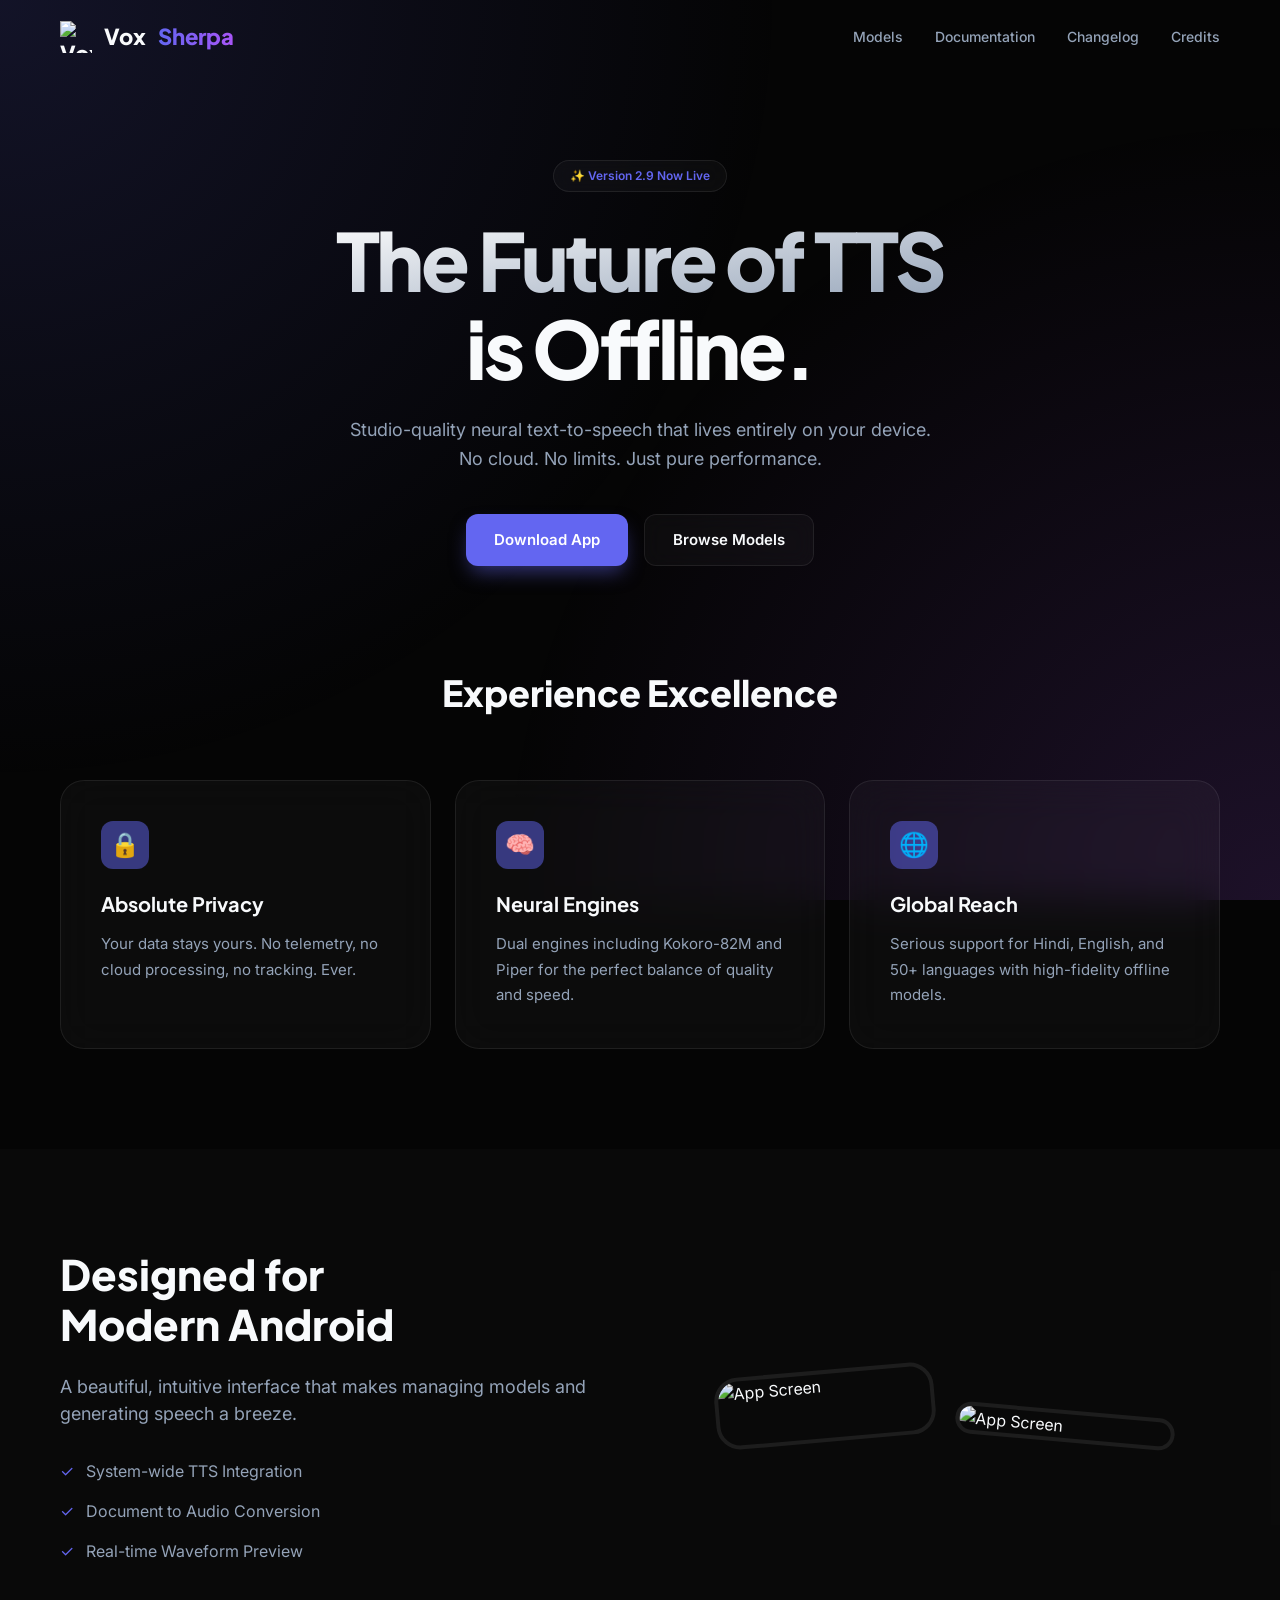
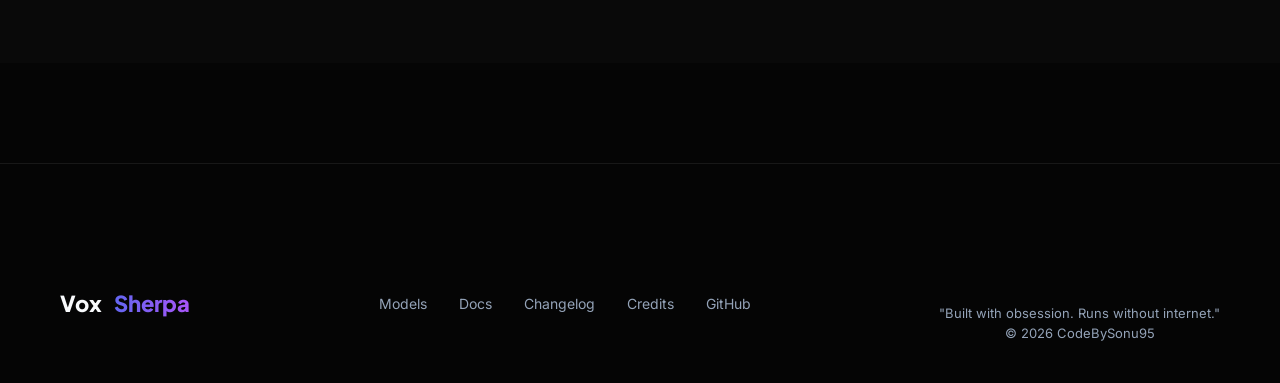
==== commit 2ea6fc4e: "Integrate GitHub Releases API, fix navigation links, and add Documentation/Credits pages" ====
--- a/index.html
+++ b/index.html
@@ -17,9 +17,9 @@
       </a>
       <div class="nav-links">
         <a href="docs/site/models/index.html">Models</a>
+        <a href="docs/site/docs/index.html">Documentation</a>
         <a href="docs/site/changelog/index.html">Changelog</a>
-        <a href="docs/site/feedback/index.html">Feedback</a>
-        <a href="docs/site/survey/index.html">Survey</a>
+        <a href="docs/site/credits/index.html">Credits</a>
       </div>
     </div>
   </nav>
@@ -92,11 +92,11 @@
         <a href="index.html" class="logo">Vox<span>Sherpa</span></a>
         <div class="footer-links">
           <a href="docs/site/models/index.html">Models</a>
+          <a href="docs/site/docs/index.html">Docs</a>
           <a href="docs/site/changelog/index.html">Changelog</a>
-          <a href="docs/site/feedback/index.html">Feedback</a>
-          <a href="docs/site/survey/index.html">Survey</a>
+          <a href="docs/site/credits/index.html">Credits</a>
+          <a href="https://github.com/CodeBySonu95/VoxSherpa-TTS">GitHub</a>
         </div>
-      </div>
       <p class="copyright">"Built with obsession. Runs without internet."<br>&copy; 2026 CodeBySonu95</p>
     </div>
   </footer>
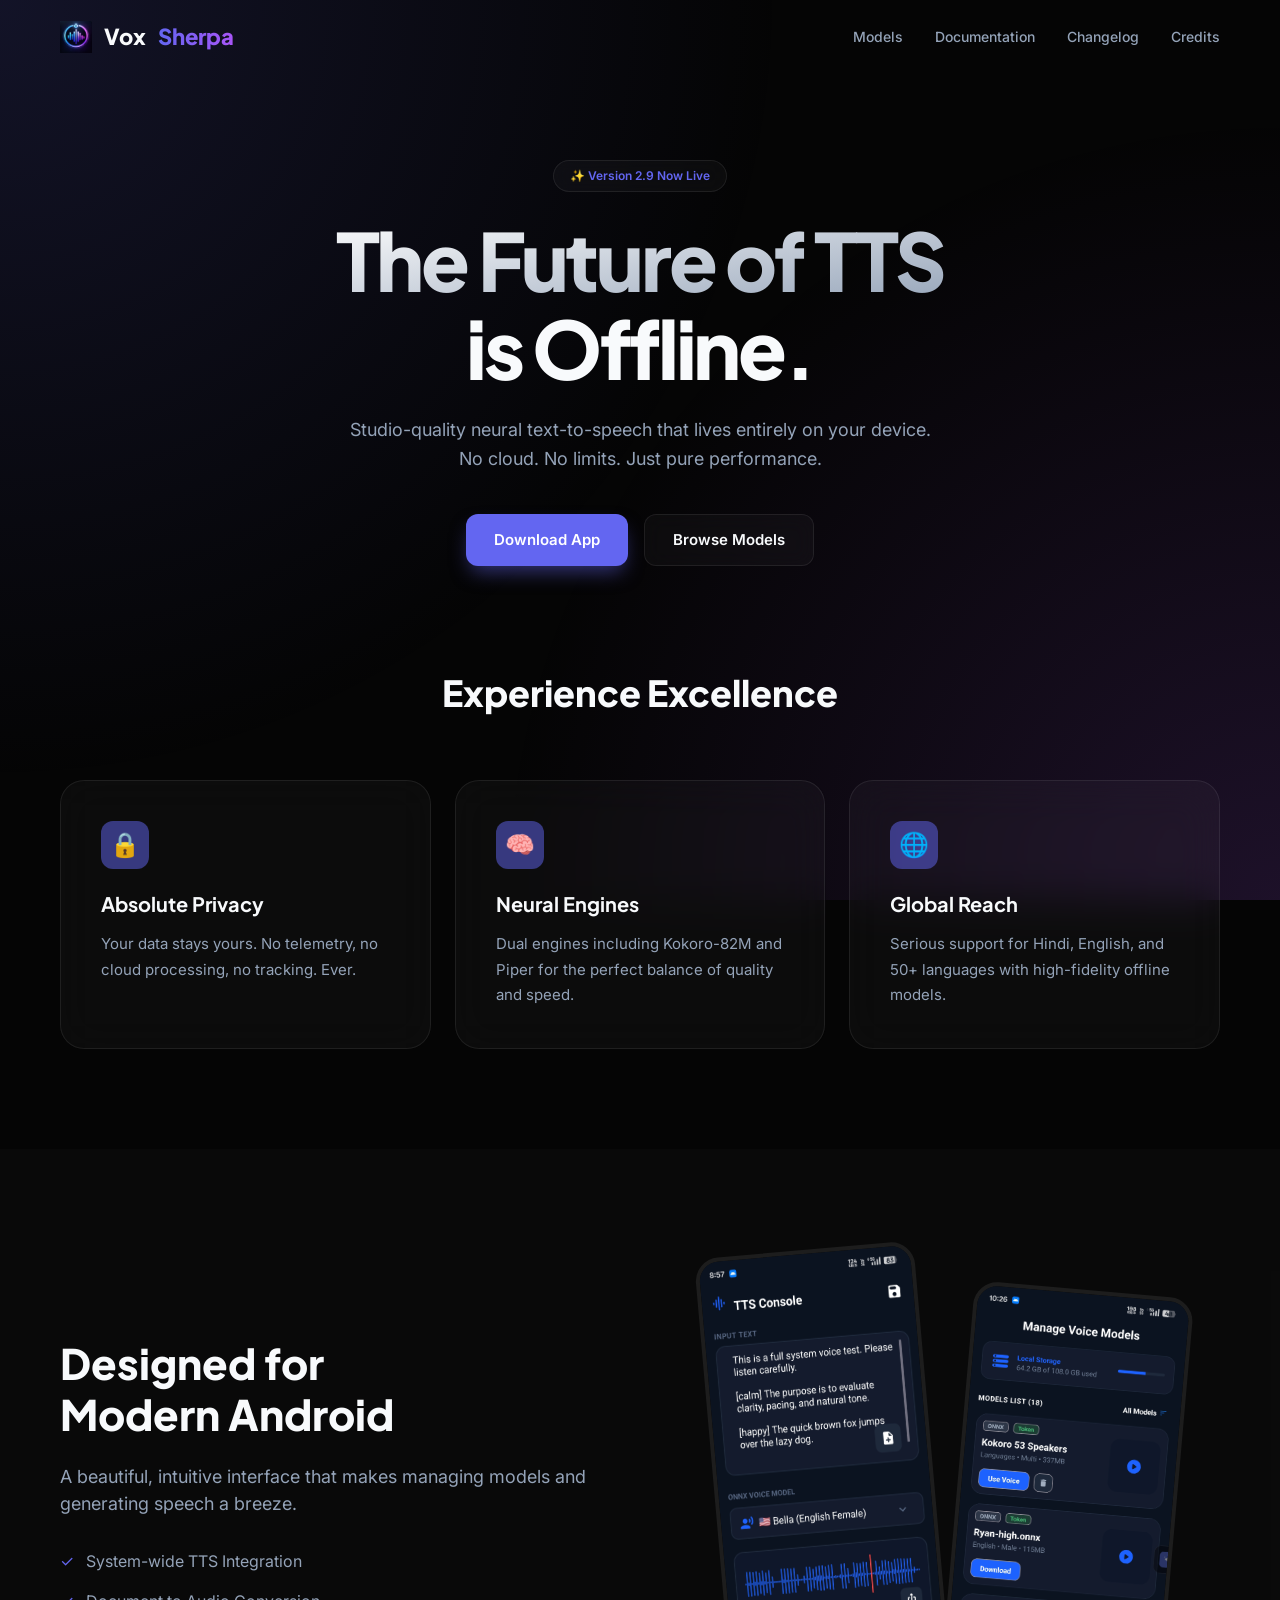
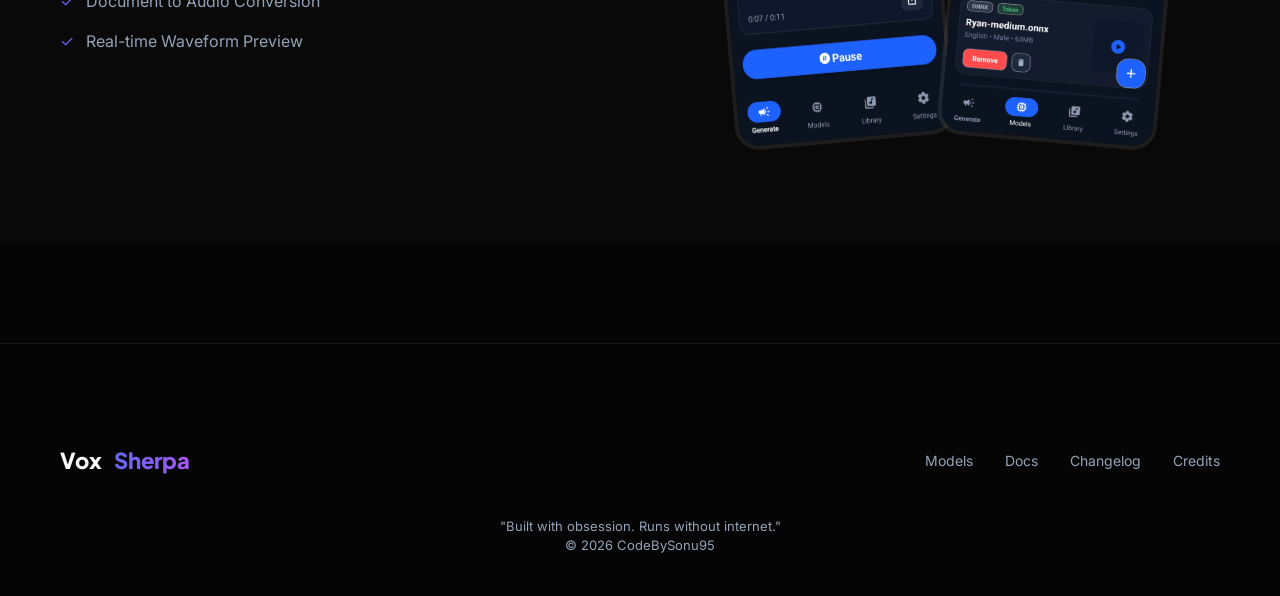
==== commit e7f2dd04: "Merge pull request #34 from CodeBySonu95/main Sync with main branch" ====
--- a/index.html
+++ b/index.html
@@ -95,8 +95,8 @@
           <a href="docs/site/docs/index.html">Docs</a>
           <a href="docs/site/changelog/index.html">Changelog</a>
           <a href="docs/site/credits/index.html">Credits</a>
-          <a href="https://github.com/CodeBySonu95/VoxSherpa-TTS">GitHub</a>
         </div>
+      </div>
       <p class="copyright">"Built with obsession. Runs without internet."<br>&copy; 2026 CodeBySonu95</p>
     </div>
   </footer>
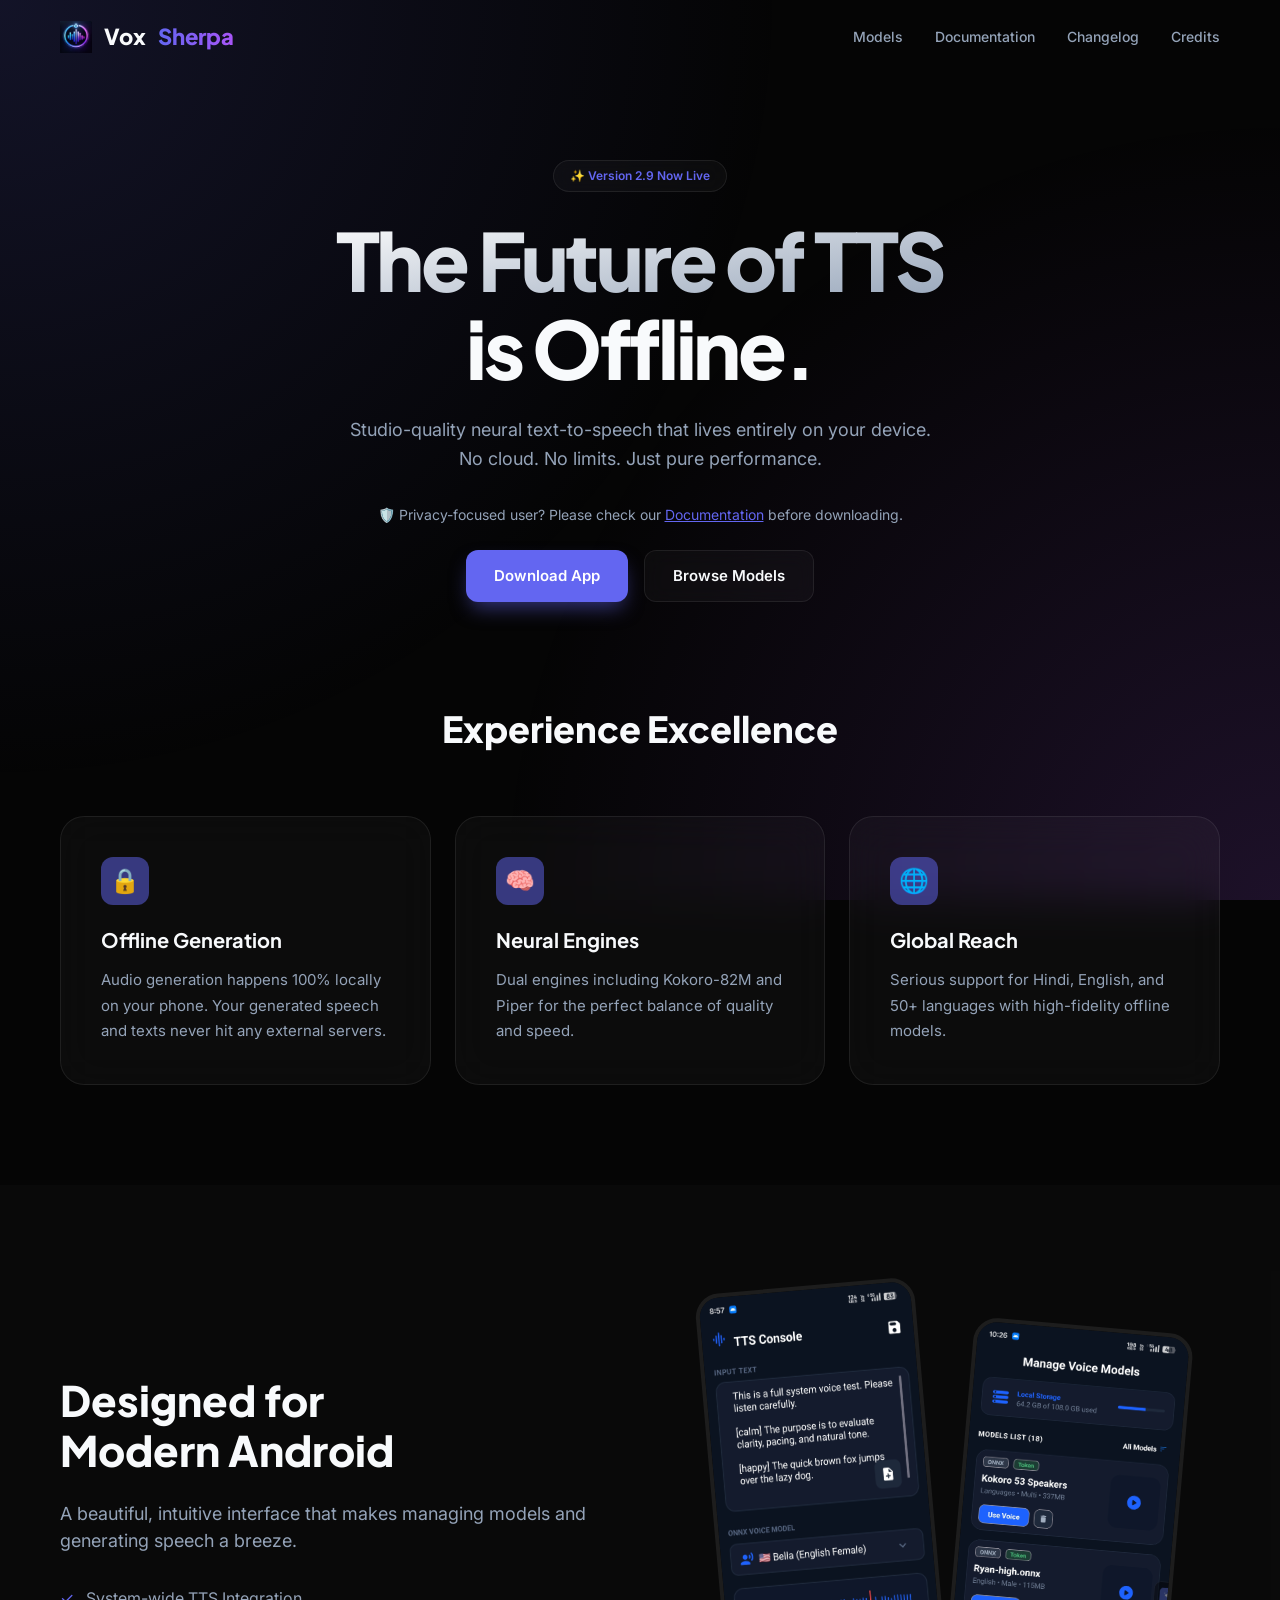
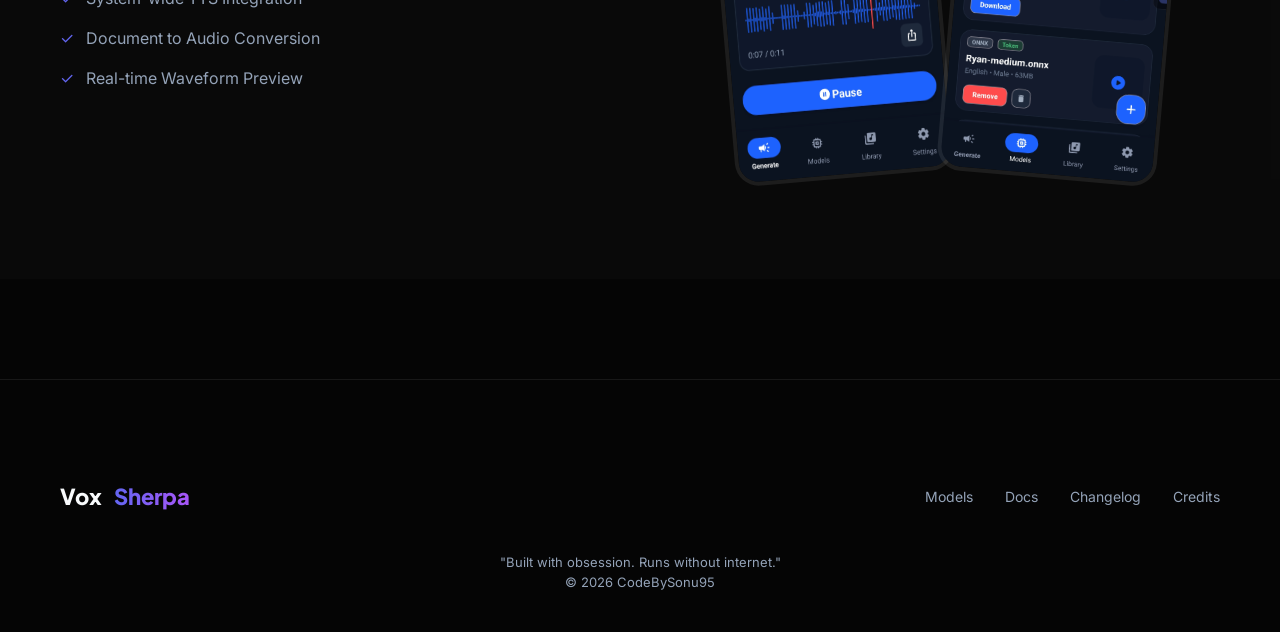
==== commit e34889d6: "Update index.html" ====
--- a/index.html
+++ b/index.html
@@ -29,6 +29,11 @@
       <div class="hero-badge">✨ Version 2.9 Now Live</div>
       <h1><span>The Future of TTS</span><br>is Offline.</h1>
       <p>Studio-quality neural text-to-speech that lives entirely on your device. No cloud. No limits. Just pure performance.</p>
+      
+      <p style="font-size: 14px; margin-top: -10px; margin-bottom: 24px; color: var(--text-muted);">
+        🛡️ Privacy-focused user? Please check our <a href="https://github.com/CodeBySonu95/VoxSherpa-TTS/tree/main/docs" target="_blank" style="color: var(--primary); text-decoration: underline;">Documentation</a> before downloading.
+      </p>
+
       <div class="btn-group">
         <a href="https://play.google.com/store/apps/details?id=com.CodeBySonu.VoxSherpa" class="btn btn-primary">Download App</a>
         <a href="docs/site/models/index.html" class="btn btn-secondary">Browse Models</a>
@@ -43,8 +48,8 @@
       <div class="features-grid">
         <div class="glass-card feature-card">
           <div class="feature-icon">🔒</div>
-          <h3>Absolute Privacy</h3>
-          <p>Your data stays yours. No telemetry, no cloud processing, no tracking. Ever.</p>
+          <h3>Offline Generation</h3>
+          <p>Audio generation happens 100% locally on your phone. Your generated speech and texts never hit any external servers.</p>
         </div>
         <div class="glass-card feature-card">
           <div class="feature-icon">🧠</div>
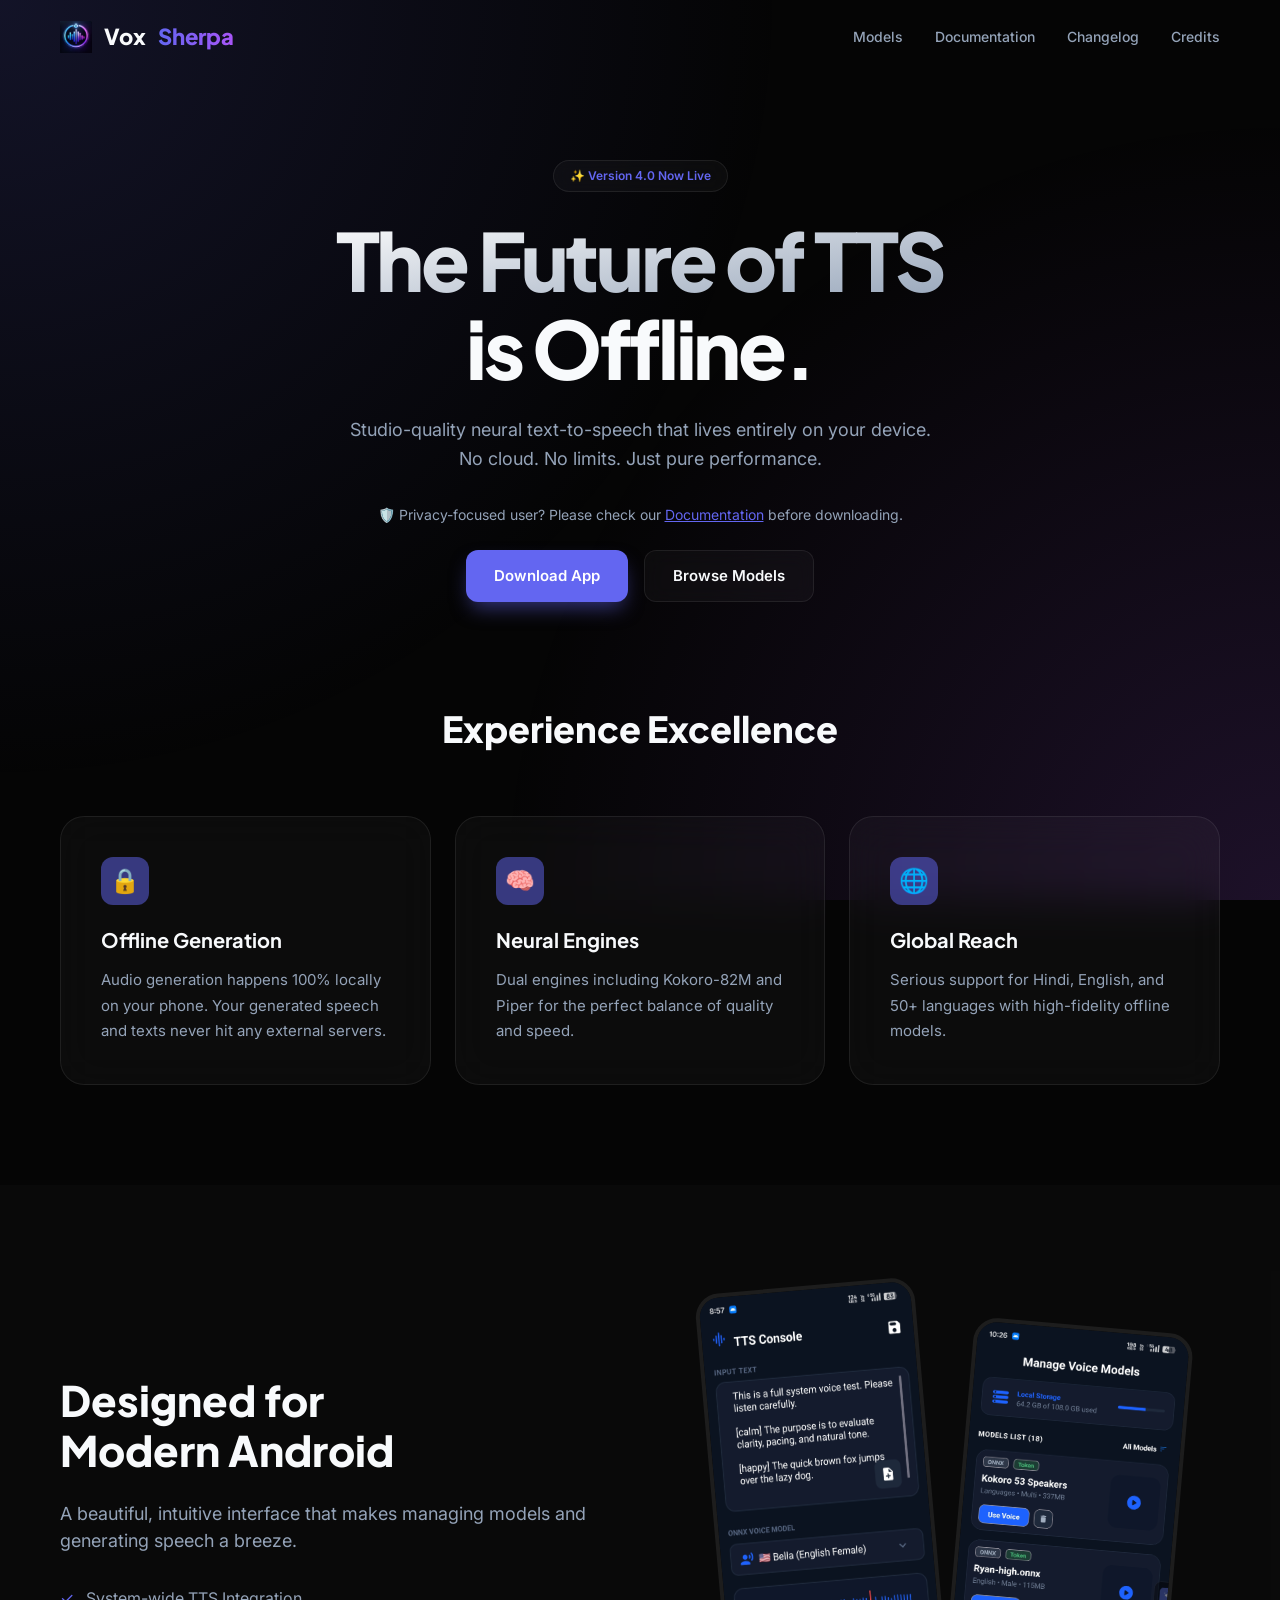
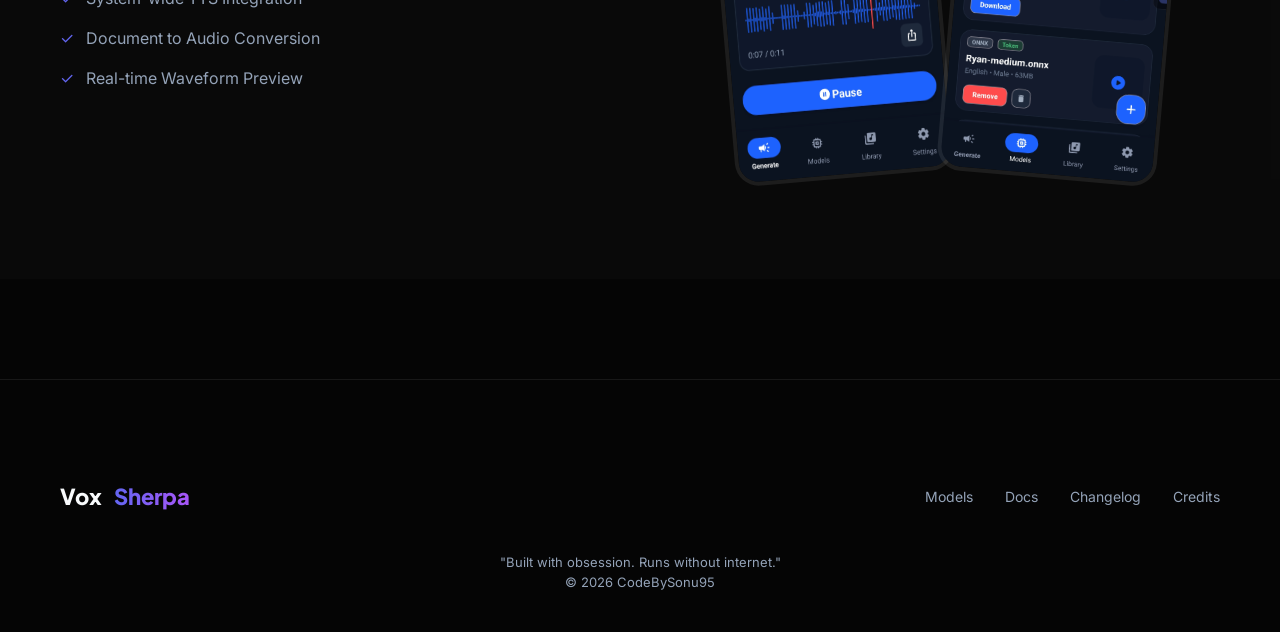
==== commit cdb6843f: "Update index.html" ====
--- a/index.html
+++ b/index.html
@@ -26,7 +26,7 @@
 
   <main>
     <section class="hero container">
-      <div class="hero-badge">✨ Version 2.9 Now Live</div>
+      <div class="hero-badge">✨ Version 4.0 Now Live</div>
       <h1><span>The Future of TTS</span><br>is Offline.</h1>
       <p>Studio-quality neural text-to-speech that lives entirely on your device. No cloud. No limits. Just pure performance.</p>
       
